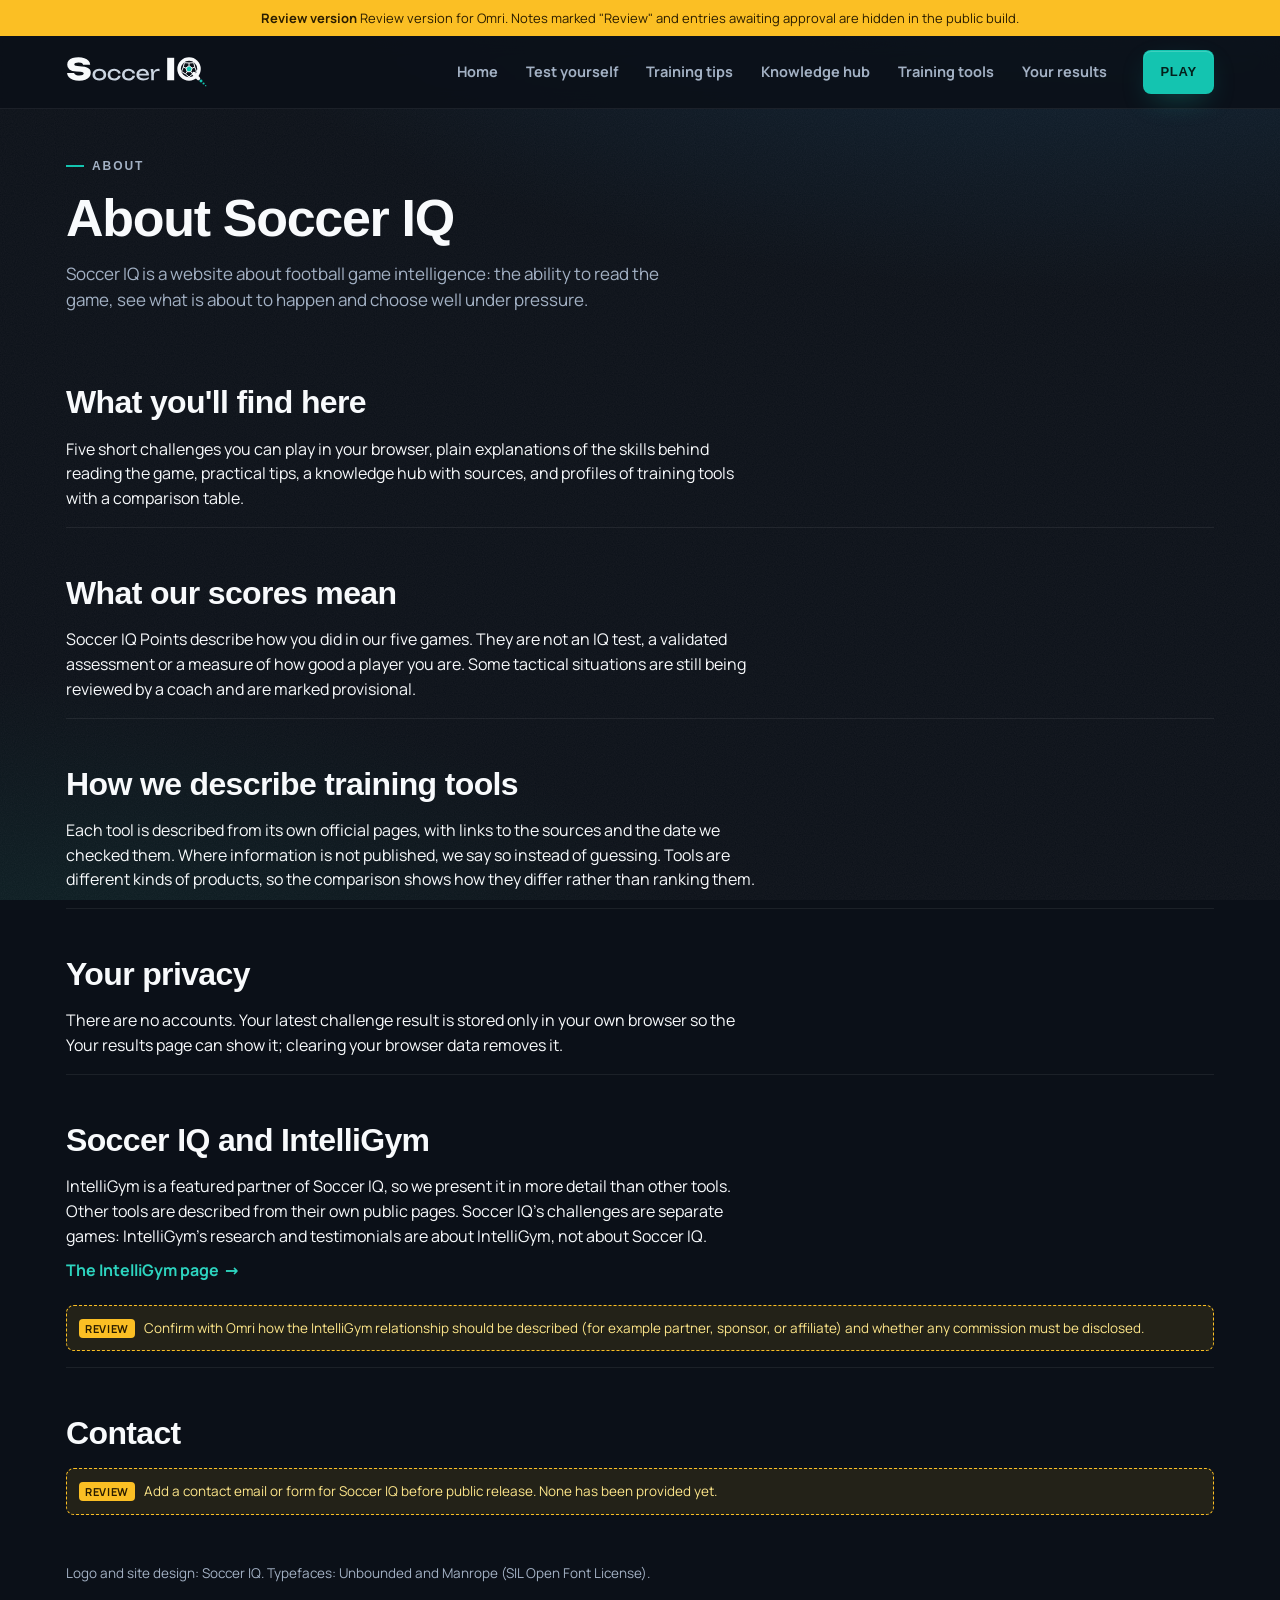
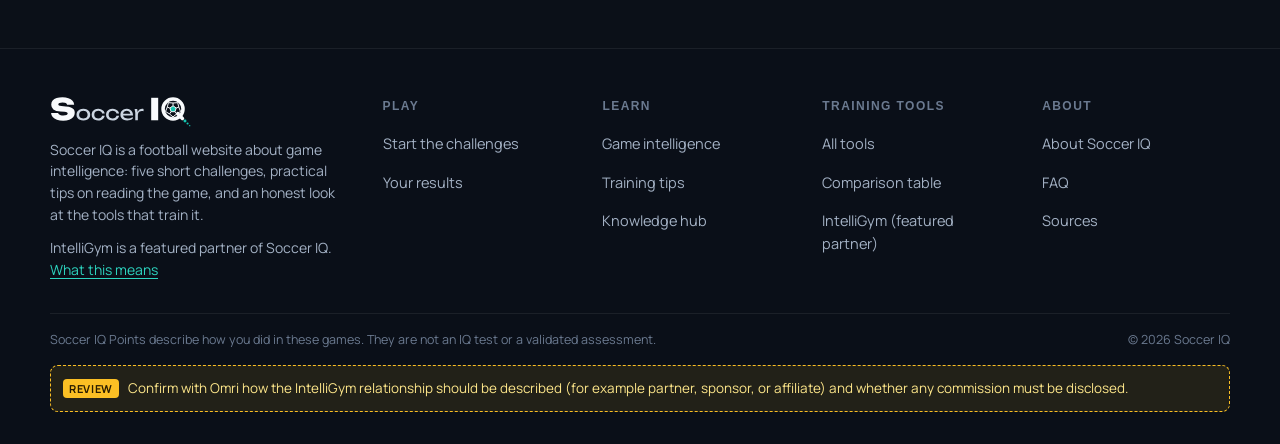
==== about.html @ 28c53c75 "Demo: Soccer IQ website (logo D, guided journey, content pages, tool comparison) Built from intellig" ====
<!doctype html>
<html lang="en">
<head>
  <meta name="robots" content="noindex, nofollow">
  <meta charset="utf-8">
  <meta name="viewport" content="width=device-width, initial-scale=1, viewport-fit=cover">
  <title>About | Soccer IQ</title>
  <meta name="description" content="About Soccer IQ, what its scores mean and how it works with IntelliGym.">
  <link rel="icon" href="assets/brand/soccer-iq-icon.svg" type="image/svg+xml">
  <meta name="theme-color" content="#0b1018">
  <link rel="preload" href="assets/fonts/unbounded-latin-800-normal.woff2" as="font" type="font/woff2" crossorigin>
  <link rel="stylesheet" href="styles/tokens.css">
  <link rel="stylesheet" href="styles/base.css">
  <link rel="stylesheet" href="styles/site.css">
</head>
<body data-page="about">
  <main id="main" class="site-main" tabindex="-1"></main>
  <noscript><p class="noscript">Soccer IQ needs JavaScript to show this page.</p></noscript>
  <script type="module" src="src/site/boot.js"></script>
</body>
</html>
---- styles/tokens.css ----
/* ==========================================================================
   Design tokens: the ONLY place raw colors, fonts and sizes are defined.
   Everything else references these variables, so a brand change is one edit.
   ========================================================================== */

@font-face { font-family: "Unbounded"; font-weight: 400; font-display: swap; src: url("../assets/fonts/unbounded-latin-400-normal.woff2") format("woff2"); }
@font-face { font-family: "Unbounded"; font-weight: 600; font-display: swap; src: url("../assets/fonts/unbounded-latin-600-normal.woff2") format("woff2"); }
@font-face { font-family: "Unbounded"; font-weight: 800; font-display: swap; src: url("../assets/fonts/unbounded-latin-800-normal.woff2") format("woff2"); }
@font-face { font-family: "Manrope"; font-weight: 400; font-display: swap; src: url("../assets/fonts/manrope-latin-400-normal.woff2") format("woff2"); }
@font-face { font-family: "Manrope"; font-weight: 500; font-display: swap; src: url("../assets/fonts/manrope-latin-500-normal.woff2") format("woff2"); }
@font-face { font-family: "Manrope"; font-weight: 700; font-display: swap; src: url("../assets/fonts/manrope-latin-700-normal.woff2") format("woff2"); }

:root {
  /* Soccer IQ identity (logo D "Rolling ball", approved 2026-10-19): ink and teal.
     Surfaces: deep ink, a little blue */
  --ink-0: #0b1018;
  --ink-1: #111827;
  --panel: #162033;
  --panel-2: #1c2940;
  --pitch-a: #0d1b16;
  --pitch-b: #0a1612;

  /* Text */
  --chalk: #f8fafc;          /* primary text, our players, pitch lines */
  --muted: #a3b1c4;
  --dim: #6b7a90;

  /* Lines and borders (chalk at low opacity, never grey hex) */
  --rule: rgba(248, 250, 252, 0.14);
  --rule-soft: rgba(248, 250, 252, 0.07);

  /* Accent: Soccer IQ teal. Rule: the accent means "yours / act here". It is never used for errors. */
  --accent: #14c4b0;
  --accent-hi: #2dd4bf;
  --accent-ink: #04201c;     /* text on an accent background */
  --accent-glow: rgba(20, 196, 176, 0.4);

  /* Review-only notes (review build) */
  --review: #fbbf24;
  --review-bg: rgba(251, 191, 36, 0.1);

  /* Opponents: dark slate so our (chalk) players always read first */
  --opp-fill: #26323b;
  --opp-stroke: #7d8f9c;

  /* Type */
  --font-display: "Unbounded", "Arial Black", sans-serif;
  --font-body: "Manrope", system-ui, -apple-system, "Segoe UI", sans-serif;

  /* Spacing: 4px base, use these steps only */
  --s1: 4px; --s2: 8px; --s3: 12px; --s4: 16px; --s5: 24px; --s6: 32px; --s7: 48px; --s8: 64px;

  --radius-sm: 8px;
  --radius-lg: 20px;

  --ease-out: cubic-bezier(0.2, 0.8, 0.2, 1);
}
---- styles/base.css ----
/* Base: reset, page background, typography primitives, buttons.
   Screen-specific layout lives in landing.css. */

*, *::before, *::after { box-sizing: border-box; }
* { margin: 0; padding: 0; }

html { -webkit-text-size-adjust: 100%; }

body {
  min-height: 100svh;
  background-color: var(--ink-0);
  /* Two soft floodlight glows plus film grain. Grain stops big dark areas looking flat. */
  background-image:
    url("data:image/svg+xml,%3Csvg xmlns='http://www.w3.org/2000/svg' width='160' height='160'%3E%3Cfilter id='n'%3E%3CfeTurbulence type='fractalNoise' baseFrequency='0.9' numOctaves='2' stitchTiles='stitch'/%3E%3CfeColorMatrix values='0 0 0 0 1 0 0 0 0 1 0 0 0 0 1 0 0 0 0.05 0'/%3E%3C/filter%3E%3Crect width='100%25' height='100%25' filter='url(%23n)'/%3E%3C/svg%3E"),
    radial-gradient(120% 70% at 85% -10%, #10283a 0%, rgba(16, 40, 58, 0) 60%),
    radial-gradient(80% 50% at 0% 110%, #0c2226 0%, rgba(12, 34, 38, 0) 70%);
  background-attachment: fixed;
  color: var(--chalk);
  font-family: var(--font-body);
  font-size: 16px;
  line-height: 1.55;
  -webkit-font-smoothing: antialiased;
  text-rendering: optimizeLegibility;
  overflow-x: hidden;
}

a { color: inherit; }
sup { font-size: 0.5em; vertical-align: super; line-height: 0; }

[hidden] { display: none !important; }

/* ---------- Type primitives ---------- */

.kicker {
  display: inline-flex;
  align-items: center;
  gap: var(--s2);
  font-family: var(--font-display);
  font-weight: 600;
  font-size: 12px;
  letter-spacing: 0.16em;
  text-transform: uppercase;
  color: var(--muted);
}
.kicker::before {
  content: "";
  width: 18px;
  height: 2px;
  background: var(--accent);
}

/* ---------- Buttons ---------- */

.btn {
  --lift: 0px;
  display: inline-flex;
  align-items: center;
  justify-content: center;
  gap: var(--s3);
  min-height: 56px;
  padding: 0 var(--s6);
  border-radius: var(--radius-sm);
  border: 1px solid transparent;
  font-family: var(--font-display);
  font-weight: 600;
  font-size: 15px;
  letter-spacing: 0.06em;
  text-transform: uppercase;
  text-decoration: none;
  cursor: pointer;
  user-select: none;
  -webkit-tap-highlight-color: transparent;
  transform: translateY(var(--lift));
  transition: transform 0.18s var(--ease-out), background-color 0.18s, box-shadow 0.25s var(--ease-out), border-color 0.18s;
}
.btn:focus-visible { outline: 2px solid var(--chalk); outline-offset: 3px; }
.btn:active { transform: translateY(0) scale(0.98); }

.btn--primary {
  background: var(--accent);
  color: var(--accent-ink);
  box-shadow: 0 10px 30px -10px var(--accent-glow), inset 0 1px 0 rgba(255, 255, 255, 0.18);
}
.btn__arrow { width: 20px; height: 20px; transition: transform 0.2s var(--ease-out); }

@media (hover: hover) {
  .btn--primary:hover { --lift: -2px; background: var(--accent-hi); box-shadow: 0 16px 36px -12px var(--accent-glow), inset 0 1px 0 rgba(255, 255, 255, 0.22); }
  .btn--primary:hover .btn__arrow { transform: translateX(3px); }
  .btn--ghost:hover { border-color: var(--muted); }
}

.btn--ghost {
  background: transparent;
  color: var(--chalk);
  border-color: var(--rule);
}

/* ---------- Motion safety ---------- */
@media (prefers-reduced-motion: reduce) {
  *, *::before, *::after { animation-duration: 0.01ms !important; animation-iteration-count: 1 !important; transition-duration: 0.01ms !important; }
}
[tabindex="-1"]:focus { outline: none; }
---- styles/site.css ----
/* ==========================================================================
   Site pages: header, navigation, footer, content sections, tables, review notes.
   The game screens keep their own styles (landing.css, game.css).
   Mobile first; the wide-screen rules are at the end of each block.
   ========================================================================== */

/* ---------- Shared primitives ---------- */

.sr-only { position: absolute; width: 1px; height: 1px; padding: 0; margin: -1px; overflow: hidden; clip: rect(0 0 0 0); white-space: nowrap; border: 0; }

.skip {
  position: absolute; left: var(--s4); top: -100px; z-index: 100;
  padding: var(--s2) var(--s4); border-radius: var(--radius-sm);
  background: var(--chalk); color: var(--ink-0); font-weight: 700;
}
.skip:focus { top: var(--s4); }

a:focus-visible, button:focus-visible, summary:focus-visible, [tabindex="0"]:focus-visible {
  outline: 2px solid var(--accent-hi); outline-offset: 3px; border-radius: 4px;
}

.site-main { display: block; max-width: 1180px; margin: 0 auto; padding: 0 var(--s4) var(--s8); }
.site-main:focus { outline: none; }
.page--play { padding-top: var(--s4); }

.display {
  font-family: var(--font-display);
  font-weight: 800;
  line-height: 1.02;
  letter-spacing: -0.025em;
  font-size: clamp(36px, 10vw, 64px);
}
.display--lg { font-size: clamp(30px, 8vw, 52px); }
.display--md { font-size: clamp(24px, 6vw, 36px); }
.hl { color: var(--accent); }

.lede { color: var(--muted); font-size: 17px; max-width: 60ch; }
.prose { max-width: 70ch; }
.small { font-size: 13.5px; color: var(--muted); }
.meta { font-size: 13px; color: var(--dim); }

.btn--sm { min-height: 44px; padding: 0 var(--s4); font-size: 13px; }
.btn--text {
  background: none; border: 0; color: var(--muted); min-height: 44px; padding: 0 var(--s2);
  font-family: var(--font-body); font-weight: 600; font-size: 15px; letter-spacing: 0; text-transform: none;
  text-decoration: underline; text-underline-offset: 3px;
}
.btn--text:hover { color: var(--chalk); }

.cta-row { display: flex; flex-wrap: wrap; gap: var(--s3); align-items: center; }
.cta-row--center { justify-content: center; }

.ext { margin-left: 2px; font-size: 0.85em; }

.tag {
  display: inline-block; padding: 2px 8px; border-radius: 999px;
  border: 1px solid var(--rule); font-size: 11.5px; font-weight: 700; letter-spacing: 0.04em;
  color: var(--muted); vertical-align: middle;
}
.tag--partner { border-color: var(--accent); color: var(--accent-hi); }

.disclosure { font-size: 13.5px; color: var(--muted); }
.disclosure a, .small a, .src a, .prose a, .faq__a a, .footer__disclosure a { color: var(--accent-hi); text-underline-offset: 3px; }

.src { font-size: 12.5px; color: var(--dim); margin-top: var(--s2); }
.src a { color: var(--muted); }
.src__date { white-space: nowrap; }

/* ---------- Review-only notes (review build) ---------- */

.review-banner {
  position: relative; z-index: 30;
  padding: var(--s2) var(--s4); font-size: 13px; text-align: center;
  background: var(--review); color: #2a1d00;
}
.review-note {
  margin-top: var(--s3); padding: var(--s3); border-radius: var(--radius-sm);
  border: 1px dashed var(--review); background: var(--review-bg);
  font-size: 13.5px; color: #fde68a;
}
.review-note__tag {
  display: inline-block; margin-right: 6px; padding: 1px 6px; border-radius: 4px;
  background: var(--review); color: #2a1d00; font-size: 11px; font-weight: 700; letter-spacing: 0.06em; text-transform: uppercase;
}
.status {
  display: inline-block; margin: var(--s2) 0 0; padding: 2px 8px; border-radius: 999px;
  border: 1px solid var(--review); color: var(--review); font-size: 11.5px; font-weight: 700;
  font-family: var(--font-body); letter-spacing: 0.02em; text-transform: none; vertical-align: middle;
}

/* ---------- Header and navigation ---------- */

.site-header {
  position: sticky; top: 0; z-index: 20;
  background: rgba(11, 16, 24, 0.86);
  backdrop-filter: blur(10px);
  border-bottom: 1px solid var(--rule-soft);
  padding-top: env(safe-area-inset-top);
}
.site-header__inner {
  max-width: 1180px; margin: 0 auto; padding: 0 var(--s4);
  height: 64px; display: flex; align-items: center; justify-content: space-between; gap: var(--s4);
}
.site-logo { display: inline-flex; padding: 6px 0; }
.site-logo img { display: block; height: 30px; width: auto; }

.nav-toggle {
  width: 44px; height: 44px; display: grid; place-items: center;
  background: none; border: 1px solid var(--rule); border-radius: var(--radius-sm); color: var(--chalk); cursor: pointer;
}
.nav-toggle__bars, .nav-toggle__bars::before, .nav-toggle__bars::after {
  display: block; width: 18px; height: 2px; background: currentColor; border-radius: 2px; position: relative; transition: transform 0.2s;
}
.nav-toggle__bars::before, .nav-toggle__bars::after { content: ""; position: absolute; left: 0; }
.nav-toggle__bars::before { top: -6px; }
.nav-toggle__bars::after { top: 6px; }
.nav-toggle[aria-expanded="true"] .nav-toggle__bars { background: transparent; }
.nav-toggle[aria-expanded="true"] .nav-toggle__bars::before { transform: translateY(6px) rotate(45deg); }
.nav-toggle[aria-expanded="true"] .nav-toggle__bars::after { transform: translateY(-6px) rotate(-45deg); }

.nav {
  display: none;
  position: absolute; left: 0; right: 0; top: 100%;
  background: var(--ink-1); border-bottom: 1px solid var(--rule);
  padding: var(--s3) var(--s4) var(--s5);
}
.nav.is-open { display: grid; gap: var(--s4); }
.nav__list { list-style: none; display: grid; }
.nav__link {
  display: block; padding: var(--s3) 0; text-decoration: none; font-weight: 600; font-size: 17px;
  border-bottom: 1px solid var(--rule-soft); color: var(--muted);
}
.nav__link:hover, .nav__link.is-current { color: var(--chalk); }
.nav__link.is-current { box-shadow: inset 3px 0 0 var(--accent); padding-left: var(--s3); }

@media (min-width: 980px) {
  .site-header__inner { height: 72px; }
  .nav-toggle { display: none; }
  .nav, .nav.is-open {
    display: flex; position: static; align-items: center; gap: var(--s5);
    background: none; border: 0; padding: 0;
  }
  .nav__list { display: flex; gap: var(--s1); }
  .nav__link { border: 0; padding: var(--s2) var(--s3); font-size: 14.5px; border-radius: 6px; }
  .nav__link.is-current { box-shadow: inset 0 -2px 0 var(--accent); padding-left: var(--s3); border-radius: 0; }
}

/* ---------- Footer ---------- */

.site-footer { border-top: 1px solid var(--rule-soft); background: rgba(11, 16, 24, 0.6); padding: var(--s7) var(--s4) var(--s6); }
.site-footer__inner { max-width: 1180px; margin: 0 auto; display: grid; gap: var(--s6); grid-template-columns: 1fr 1fr; }
.footer__brand { grid-column: 1 / -1; display: grid; gap: var(--s3); max-width: 46ch; color: var(--muted); font-size: 14px; }
.footer__brand img { height: 30px; width: auto; }
.footer__title { font-family: var(--font-display); font-size: 12px; font-weight: 600; letter-spacing: 0.12em; text-transform: uppercase; color: var(--dim); margin-bottom: var(--s3); }
.footer__col ul { list-style: none; display: grid; gap: var(--s1); }
.footer__col a { display: inline-block; padding: 6px 0; color: var(--muted); text-decoration: none; font-size: 14.5px; }
.footer__col a:hover { color: var(--chalk); text-decoration: underline; }
.site-footer__base {
  max-width: 1180px; margin: var(--s6) auto 0; padding-top: var(--s4); border-top: 1px solid var(--rule-soft);
  display: grid; gap: var(--s2); font-size: 12.5px; color: var(--dim);
}
.site-footer .review-note { max-width: 1180px; margin: var(--s4) auto 0; }
@media (min-width: 860px) {
  .site-footer__inner { grid-template-columns: 1.6fr repeat(4, 1fr); }
  .footer__brand { grid-column: auto; }
  .site-footer__base { grid-template-columns: 1fr auto; }
}

/* ---------- Sections ---------- */

.page-head { display: grid; gap: var(--s4); padding: var(--s7) 0 var(--s5); }
.page-head .kicker a { color: inherit; }
.sec { padding: var(--s7) 0 var(--s4); border-top: 1px solid var(--rule-soft); scroll-margin-top: 88px; }
.page-head + .sec, .subnav + .sec { border-top: 0; }
.sec__title { font-family: var(--font-display); font-weight: 800; font-size: clamp(22px, 5.5vw, 32px); letter-spacing: -0.02em; line-height: 1.1; margin-bottom: var(--s4); }
.sec__lede { color: var(--muted); max-width: 66ch; margin-bottom: var(--s5); }
.sec h3 { font-family: var(--font-display); font-weight: 600; font-size: 17px; letter-spacing: -0.01em; line-height: 1.25; }
.sub { margin: var(--s6) 0 var(--s3); }
[id] { scroll-margin-top: 88px; }

.subnav {
  display: flex; gap: var(--s2); overflow-x: auto; padding: var(--s2) 0 var(--s3); margin-bottom: var(--s2);
  scrollbar-width: none;
}
.subnav a {
  flex: none; padding: 8px 14px; border-radius: 999px; border: 1px solid var(--rule);
  font-size: 14px; font-weight: 600; text-decoration: none; color: var(--muted);
}
.subnav a:hover { color: var(--chalk); border-color: var(--muted); }

.final-cta {
  margin-top: var(--s7); padding: var(--s7) var(--s5); border-radius: var(--radius-lg); text-align: center;
  display: grid; gap: var(--s4); justify-items: center;
  background: radial-gradient(80% 120% at 50% 0%, rgba(20, 196, 176, 0.16), rgba(20, 196, 176, 0) 70%), var(--panel);
  border: 1px solid var(--rule-soft);
}
.final-cta p { color: var(--muted); max-width: 50ch; }

.ticks { list-style: none; display: grid; gap: var(--s2); }
.ticks li { position: relative; padding-left: 22px; }
.ticks li::before { content: ""; position: absolute; left: 2px; top: 0.6em; width: 9px; height: 9px; border-radius: 50%; border: 2px solid var(--accent); }

.card, .skill, .tip, .tool, .study, .offer, .quote, .why-points > div, .claims li, .res-total, .empty {
  background: var(--panel); border: 1px solid var(--rule-soft); border-radius: var(--radius-lg); padding: var(--s5);
}

/* ---------- Home: guided journey ---------- */

.journey { display: grid; gap: var(--s6); padding: var(--s6) 0 var(--s7); }
.journey__lead { display: grid; gap: var(--s4); align-content: start; }
.journey__lead .display span { display: block; }
.journey .meta { margin-top: calc(var(--s2) * -1); }
.stage-card--mini { height: 220px; margin-top: var(--s2); }
.stage-card--mini .pitch { width: 92%; }

.journey__steps { list-style: none; display: grid; gap: var(--s3); counter-reset: step; position: relative; }
.step {
  display: grid; grid-template-columns: 48px 1fr; gap: var(--s4);
  padding: var(--s5); border-radius: var(--radius-lg); background: var(--panel); border: 1px solid var(--rule-soft);
}
.step:first-child { border-color: rgba(20, 196, 176, 0.5); box-shadow: 0 20px 50px -30px var(--accent-glow); }
.step__n {
  width: 48px; height: 48px; border-radius: 50%; display: grid; place-items: center;
  font-family: var(--font-display); font-weight: 800; font-size: 15px;
  background: var(--ink-1); border: 2px solid var(--accent); color: var(--accent-hi);
}
.step__body { display: grid; gap: var(--s2); }
.step__title { font-family: var(--font-display); font-weight: 800; font-size: 20px; letter-spacing: -0.01em; }
.step__body p { color: var(--muted); }
.step__mine { color: var(--chalk) !important; font-size: 14px; }
.step__mine strong { color: var(--accent-hi); }
.step__link {
  display: inline-flex; gap: 6px; align-items: center; min-height: 44px; width: fit-content;
  color: var(--accent-hi); font-weight: 700; text-decoration: none;
}
.step__link:hover { text-decoration: underline; text-underline-offset: 3px; }

@media (min-width: 960px) {
  .journey { grid-template-columns: minmax(0, 1fr) minmax(0, 1fr); gap: var(--s8); padding-top: var(--s8); align-items: start; }
  .journey__lead { position: sticky; top: 104px; }
  .stage-card--mini { height: 260px; }
  .journey__steps::before {
    content: ""; position: absolute; left: calc(var(--s5) + 23px); top: 40px; bottom: 40px; width: 2px;
    background: linear-gradient(var(--accent), rgba(20, 196, 176, 0.1));
  }
  .step { position: relative; }
}

.skill-chips { list-style: none; display: grid; gap: var(--s3); grid-template-columns: repeat(auto-fit, minmax(200px, 1fr)); margin-bottom: var(--s5); }
.skill-chips a {
  display: grid; gap: 4px; height: 100%; padding: var(--s4); border-radius: var(--radius-sm);
  border: 1px solid var(--rule); text-decoration: none; transition: border-color 0.2s;
}
.skill-chips a:hover { border-color: var(--accent); }
.skill-chips strong { font-family: var(--font-display); font-weight: 600; font-size: 15px; }
.skill-chips span { color: var(--muted); font-size: 14px; }
.why-points { display: grid; gap: var(--s3); grid-template-columns: repeat(auto-fit, minmax(240px, 1fr)); }
.why-points p { color: var(--muted); margin-top: var(--s2); }

.tool-tiles { display: grid; gap: var(--s3); grid-template-columns: repeat(auto-fit, minmax(220px, 1fr)); margin-bottom: var(--s4); }
.tool-tile {
  display: grid; gap: var(--s2); align-content: start; padding: var(--s5); border-radius: var(--radius-lg);
  background: var(--panel); border: 1px solid var(--rule-soft); text-decoration: none; transition: border-color 0.2s, transform 0.2s var(--ease-out);
}
.tool-tile:hover { border-color: var(--muted); transform: translateY(-2px); }
.tool-tile.is-featured { border-color: rgba(20, 196, 176, 0.55); }
.tool-tile__name { font-family: var(--font-display); font-weight: 600; font-size: 17px; }
.tool-tile__format { color: var(--muted); font-size: 14.5px; }
.tool-tile .tag { justify-self: start; }
#tools .btn { margin-top: var(--s4); }

.quotes { display: grid; gap: var(--s3); grid-template-columns: repeat(auto-fit, minmax(280px, 1fr)); margin-bottom: var(--s5); }
.quote { display: grid; gap: var(--s3); align-content: start; }
.quote__about { font-size: 12px; font-weight: 700; letter-spacing: 0.06em; text-transform: uppercase; color: var(--accent-hi); }
.quote__text { font-size: 17px; line-height: 1.5; }
.quote__who { display: grid; gap: 2px; font-size: 14px; }
.quote__who span { color: var(--muted); }

/* ---------- Learn ---------- */

.skills { display: grid; gap: var(--s3); }
.skill { display: grid; gap: var(--s3); position: relative; }
.skill__n { font-family: var(--font-display); font-weight: 800; font-size: 13px; color: var(--accent-hi); }
.skill__name { font-size: 22px !important; }
.skill__line { color: var(--chalk); font-weight: 600; }
.skill > p { color: var(--muted); max-width: 70ch; }
.skill__sub { font-size: 12px; letter-spacing: 0.1em; text-transform: uppercase; color: var(--dim); }
.skill__try { font-size: 14px; }
.skill__try a { color: var(--accent-hi); }
@media (min-width: 860px) { .skills { grid-template-columns: 1fr 1fr; } .skill:first-child { grid-column: 1 / -1; } }

.filter { display: flex; flex-wrap: wrap; gap: var(--s2); margin-bottom: var(--s4); }
.chip {
  min-height: 40px; padding: 0 var(--s4); border-radius: 999px; cursor: pointer;
  background: none; border: 1px solid var(--rule); color: var(--muted); font: 600 14px var(--font-body);
}
.chip[aria-pressed="true"] { background: var(--accent); border-color: var(--accent); color: var(--accent-ink); }
.tips { display: grid; gap: var(--s3); grid-template-columns: repeat(auto-fit, minmax(280px, 1fr)); }
.tip { display: grid; gap: var(--s2); align-content: start; }
.tip p { color: var(--muted); }
.tip__for { font-size: 12px !important; font-weight: 700; letter-spacing: 0.06em; text-transform: uppercase; color: var(--accent-hi) !important; }
.advice { list-style: none; display: grid; gap: var(--s3); margin-bottom: var(--s4); counter-reset: adv; }
.advice li { padding: var(--s4) var(--s4) var(--s4) var(--s7); position: relative; border-left: 2px solid var(--rule); }
.advice li::before { counter-increment: adv; content: counter(adv); position: absolute; left: var(--s4); top: var(--s4); font-family: var(--font-display); font-weight: 800; color: var(--accent-hi); }

/* ---------- Tools ---------- */

.tools { display: grid; gap: var(--s4); }
@media (min-width: 860px) { .tools { grid-template-columns: 1fr 1fr; } }
.tool { display: grid; gap: var(--s4); align-content: start; }
.tool--featured { border-color: rgba(20, 196, 176, 0.55); }
.tool__head { display: grid; gap: 4px; }
.tool__flag { font-size: 12px; font-weight: 700; letter-spacing: 0.06em; text-transform: uppercase; color: var(--accent-hi); }
.tool__name { font-size: 22px !important; }
.tool__company { font-size: 13.5px; color: var(--dim); }
.tool > p { color: var(--muted); }
.tool__rel { font-size: 13.5px; color: var(--dim) !important; }
.facts { display: grid; gap: var(--s3); }
.facts dt { font-size: 12px; font-weight: 700; letter-spacing: 0.06em; text-transform: uppercase; color: var(--dim); }
.facts dd { font-size: 15px; }
.facts--grid { grid-template-columns: repeat(auto-fit, minmax(260px, 1fr)); gap: var(--s4) var(--s5); }
.facts--grid > div { padding: var(--s4); border-radius: var(--radius-sm); background: var(--panel); border: 1px solid var(--rule-soft); }

details.sources summary, .terms-confirm summary, .faq__item summary { cursor: pointer; }
details.sources { font-size: 13.5px; color: var(--muted); }
details.sources summary { min-height: 32px; display: flex; align-items: center; }
details.sources ul { list-style: none; display: grid; gap: 6px; padding: var(--s2) 0 0 var(--s3); }
details.sources a { color: var(--muted); }

.table-wrap {
  position: relative; overflow-x: auto; border: 1px solid var(--rule); border-radius: var(--radius-sm); background: var(--ink-1);
  -webkit-overflow-scrolling: touch;
}
.table-wrap:focus-visible { outline: 2px solid var(--accent-hi); }
table { border-collapse: separate; border-spacing: 0; width: 100%; font-size: 14px; }
th, td { text-align: left; vertical-align: top; padding: var(--s3) var(--s4); border-bottom: 1px solid var(--rule-soft); }
tbody tr:last-child > * { border-bottom: 0; }
thead th { font-family: var(--font-display); font-weight: 600; font-size: 14px; background: var(--panel-2); }
thead th a { color: var(--accent-hi); }

.compare { min-width: 880px; table-layout: fixed; }
.compare thead td { background: var(--panel-2); width: 150px; }
.compare tbody th, .compare thead td {
  position: sticky; left: 0; z-index: 1; width: 150px;
  background: var(--panel-2); font-size: 13px; font-weight: 700; color: var(--muted);
  box-shadow: 1px 0 0 var(--rule);
}
.compare td { color: var(--chalk); line-height: 1.45; }
.cell__src { font-size: 12px; color: var(--dim); white-space: nowrap; }
.cell__src:hover { color: var(--accent-hi); }
.compare .review-note { font-size: 12.5px; padding: var(--s2); }
@media (max-width: 599px) { .compare { min-width: 780px; } .compare tbody th, .compare thead td { width: 108px; padding: var(--s3); } }
.table-hint { font-size: 12.5px; color: var(--dim); margin: var(--s2) 0 var(--s4); }
@media (min-width: 1100px) { .table-hint { display: none; } }

/* ---------- IntelliGym ---------- */

.studies { display: grid; gap: var(--s3); }
@media (min-width: 860px) { .studies { grid-template-columns: 1fr 1fr; } }
.study { display: grid; gap: var(--s3); align-content: start; }
.study__dl { display: grid; gap: var(--s3); }
.study__dl dt { font-size: 12px; font-weight: 700; letter-spacing: 0.06em; text-transform: uppercase; color: var(--dim); }
.study__dl dd { color: var(--muted); }

.plan-group { margin-bottom: var(--s5); }
.plan-group h3 { margin-bottom: var(--s3); }
.prices { min-width: 560px; }
.prices tbody th { font-weight: 700; }
.prices td:nth-child(2) { font-weight: 700; white-space: nowrap; }

.offers { display: grid; gap: var(--s3); grid-template-columns: repeat(auto-fit, minmax(280px, 1fr)); }
.offer { display: grid; gap: var(--s3); align-content: start; }
.offer p { color: var(--muted); }
.offer--pending { border-style: dashed; }
.offer__meta { display: grid; gap: var(--s2); font-size: 13.5px; }
.offer__meta div { display: flex; gap: var(--s2); }
.offer__meta dt { color: var(--dim); min-width: 110px; }

.terms-confirm {
  margin: var(--s4) 0; padding: var(--s4); border-radius: var(--radius-sm);
  border: 1px dashed var(--review); background: var(--review-bg);
}
.terms-confirm summary { display: flex; flex-wrap: wrap; gap: var(--s2); align-items: center; font-weight: 700; min-height: 32px; }
.terms-confirm summary .small { font-weight: 400; color: #fde68a; }
.ttc { padding-top: var(--s4); margin-top: var(--s4); border-top: 1px solid rgba(251, 191, 36, 0.25); }
.ttc h4 { margin-bottom: var(--s2); }
.ttc ul { display: grid; gap: var(--s3); padding-left: var(--s5); }

.buy { list-style: none; display: grid; gap: var(--s3); }
@media (min-width: 700px) { .buy { grid-template-columns: repeat(2, minmax(0, 1fr)); } }
.buy .btn { width: 100%; text-align: center; }

/* ---------- Knowledge ---------- */

.claims { list-style: none; display: grid; gap: var(--s3); grid-template-columns: repeat(auto-fit, minmax(260px, 1fr)); counter-reset: cl; }
.claims li { display: grid; gap: var(--s2); align-content: start; }
.claims li::before { counter-increment: cl; content: counter(cl); font-family: var(--font-display); font-weight: 800; color: var(--accent-hi); }
.claims p { color: var(--muted); }
#our-challenges .btn { margin-top: var(--s4); }
.source-list { display: grid; gap: var(--s2); padding-left: var(--s5); font-size: 14px; }
.source-list a { color: var(--chalk); text-underline-offset: 3px; }
.source-list .src__date { color: var(--dim); font-size: 12.5px; margin-left: 6px; }

/* ---------- FAQ ---------- */

.faq { display: grid; gap: var(--s2); }
.faq__item { border: 1px solid var(--rule-soft); border-radius: var(--radius-sm); background: var(--panel); }
.faq__item summary {
  list-style: none; display: flex; justify-content: space-between; gap: var(--s3); align-items: center;
  min-height: 56px; padding: var(--s3) var(--s4); font-weight: 700;
}
.faq__item summary::-webkit-details-marker { display: none; }
.faq__item summary::after { content: "+"; font-family: var(--font-display); color: var(--accent-hi); font-size: 20px; flex: none; }
.faq__item[open] summary::after { content: "−"; }
.faq__a { padding: 0 var(--s4) var(--s4); color: var(--muted); max-width: 72ch; }

/* ---------- Results ---------- */

.res-total { display: grid; gap: var(--s2); margin-bottom: var(--s4); }
.res-total__n strong { font-family: var(--font-display); font-weight: 800; font-size: clamp(56px, 16vw, 96px); line-height: 1; color: var(--accent-hi); }
.res-total__n span { font-family: var(--font-display); font-size: 20px; color: var(--muted); }
.res-total__tier { font-family: var(--font-display); font-weight: 600; font-size: 18px; }
.res-rows { list-style: none; display: grid; gap: var(--s2); margin-bottom: var(--s5); }
.res-row { padding: var(--s4); border-radius: var(--radius-sm); background: var(--panel); border: 1px solid var(--rule-soft); display: grid; gap: var(--s2); }
.res-row__top { display: flex; justify-content: space-between; gap: var(--s3); align-items: baseline; }
.res-row__top strong { font-family: var(--font-display); font-variant-numeric: tabular-nums; white-space: nowrap; }
.res-row a { color: var(--accent-hi); }
.bar { height: 6px; border-radius: 3px; background: var(--rule-soft); overflow: hidden; }
.bar span { display: block; height: 100%; background: var(--accent); border-radius: 3px; }
.empty { display: grid; gap: var(--s3); }

/* The game's own results screen: links onward */
.results__next { display: grid; gap: var(--s3); margin-top: var(--s2); }
@media (min-width: 700px) { .results__next { display: flex; flex-wrap: wrap; } .results .results__next .btn { min-width: 0; } }

.credits { margin-top: var(--s6); }
.noscript { padding: var(--s6); text-align: center; }

/* Phones: full-width buttons in rows of actions */
@media (max-width: 599px) {
  .page-head .cta-row .btn, .final-cta .btn, .empty .btn, #result .cta-row .btn:not(.btn--text) { width: 100%; }
  .journey__lead .cta-row .btn { width: 100%; }
}
.ticks + .small { margin-top: var(--s4); }
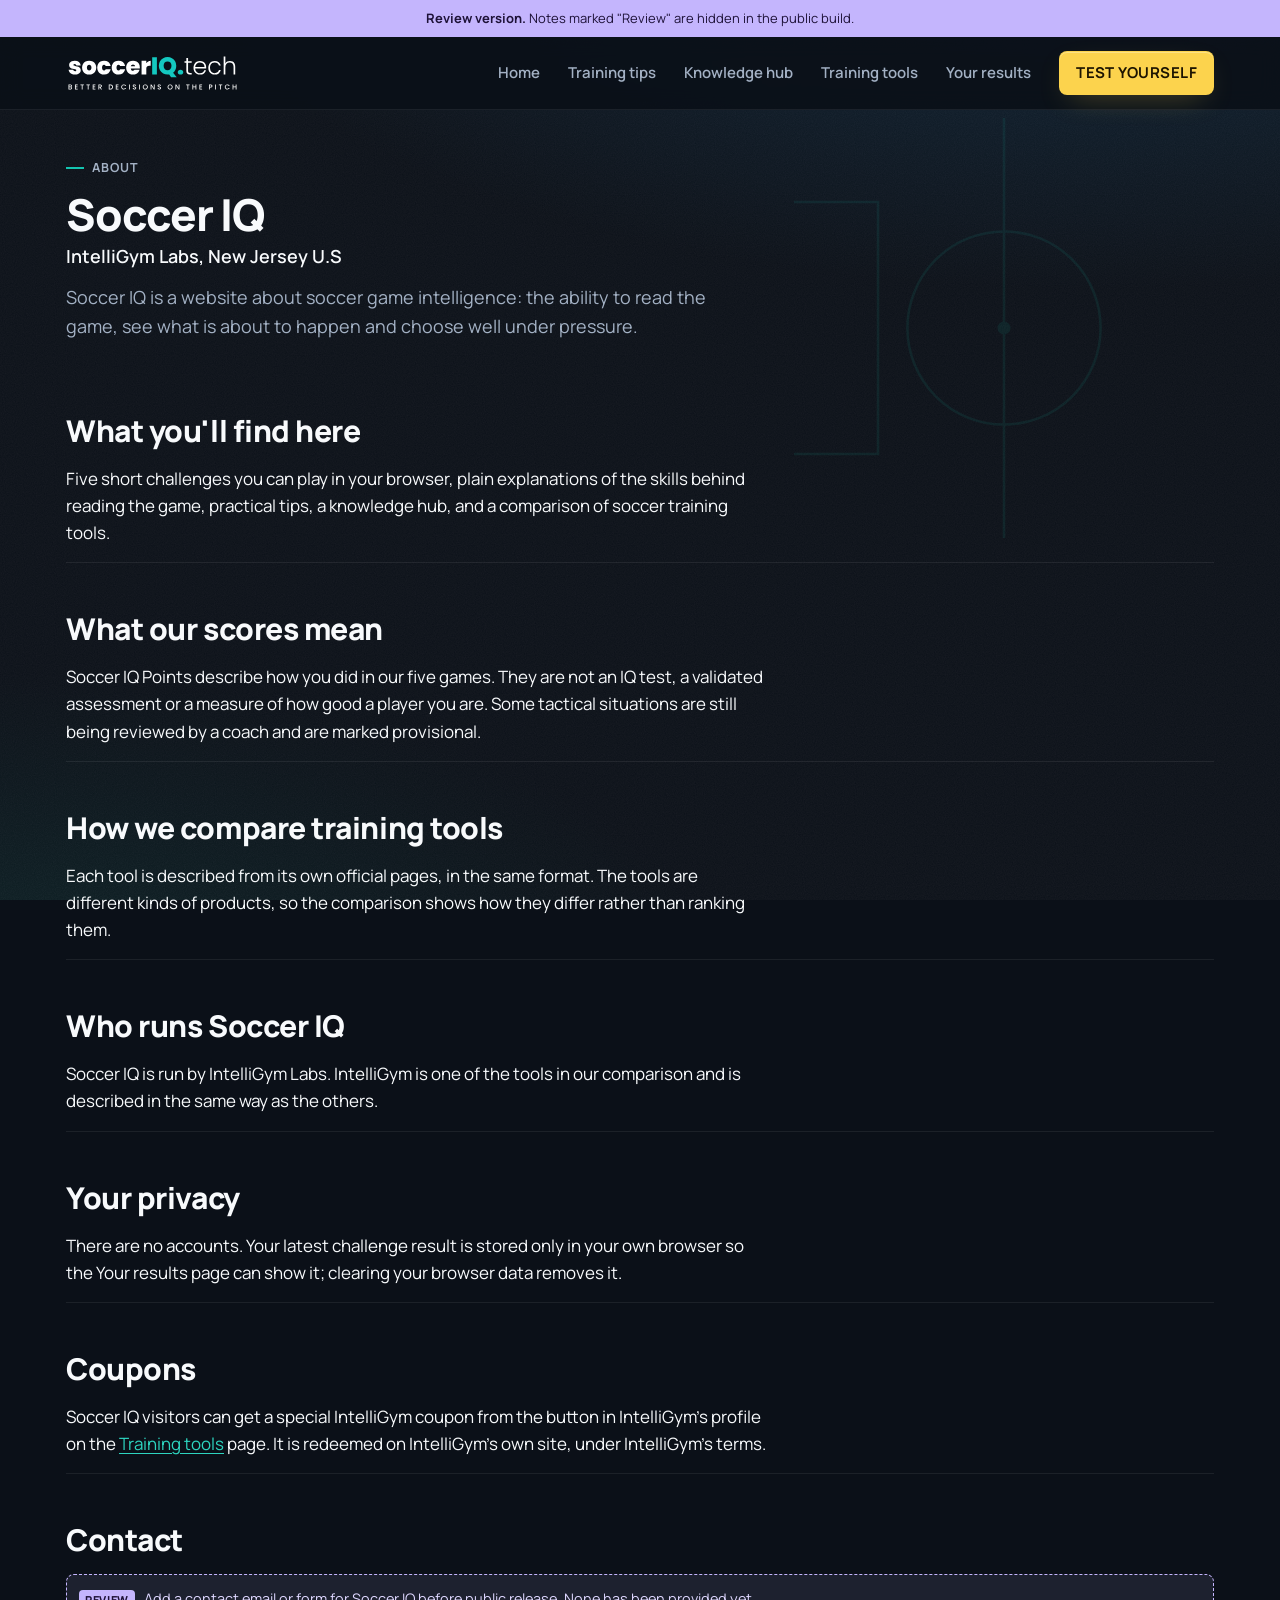
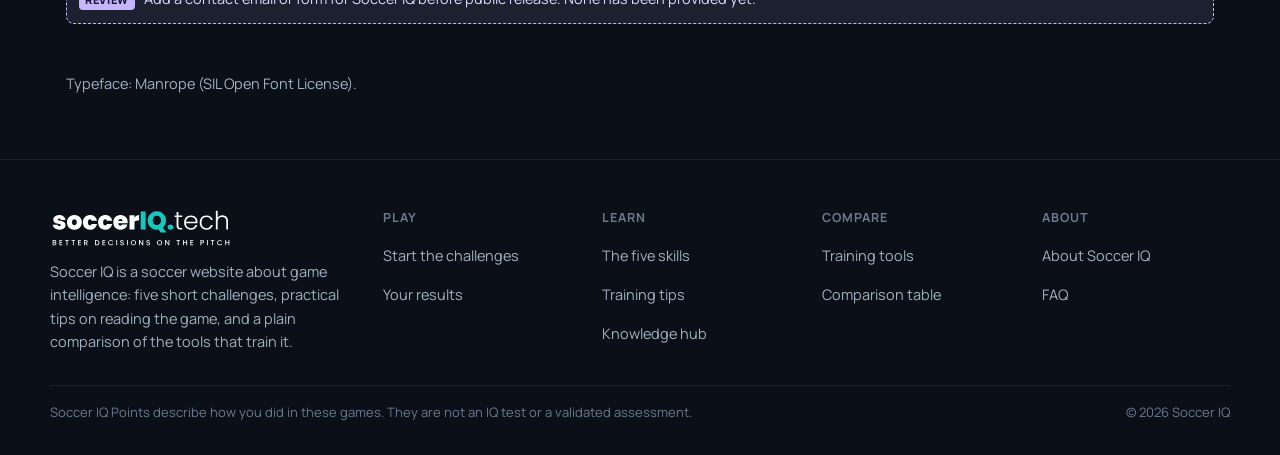
==== commit 84d1c9e3: "Update review demo: Omri's feedback (logo, typography, soccer wording, IntelliGym coupon, BlazePod, " ====
--- a/about.html
+++ b/about.html
@@ -1,20 +1,84 @@
 <!doctype html>
 <html lang="en">
 <head>
-  <meta name="robots" content="noindex, nofollow">
   <meta charset="utf-8">
   <meta name="viewport" content="width=device-width, initial-scale=1, viewport-fit=cover">
-  <title>About | Soccer IQ</title>
-  <meta name="description" content="About Soccer IQ, what its scores mean and how it works with IntelliGym.">
-  <link rel="icon" href="assets/brand/soccer-iq-icon.svg" type="image/svg+xml">
+  <title>About Soccer IQ | IntelliGym Labs, New Jersey</title>
+  <meta name="description" content="Soccer IQ is a soccer game-intelligence website run by IntelliGym Labs, New Jersey, U.S.: five challenges, training tips and a comparison of soccer training tools.">
+  <link rel="icon" href="assets/brand/socceriq-icon.svg" type="image/svg+xml">
   <meta name="theme-color" content="#0b1018">
-  <link rel="preload" href="assets/fonts/unbounded-latin-800-normal.woff2" as="font" type="font/woff2" crossorigin>
+  <link rel="preload" href="assets/fonts/manrope-latin-800-normal.woff2" as="font" type="font/woff2" crossorigin>
   <link rel="stylesheet" href="styles/tokens.css">
   <link rel="stylesheet" href="styles/base.css">
   <link rel="stylesheet" href="styles/site.css">
+  <script type="application/ld+json">{"@context":"https://schema.org","@type":"AboutPage","name":"About Soccer IQ","publisher":{"@type":"Organization","name":"IntelliGym Labs","address":{"@type":"PostalAddress","addressRegion":"NJ","addressCountry":"US"}}}</script>
+  <meta property="og:type" content="website">
+  <meta property="og:site_name" content="Soccer IQ">
+  <meta property="og:title" content="About Soccer IQ | IntelliGym Labs, New Jersey">
+  <meta property="og:description" content="Soccer IQ is a soccer game-intelligence website run by IntelliGym Labs, New Jersey, U.S.: five challenges, training tips and a comparison of soccer training tools.">
+  <meta name="robots" content="noindex, nofollow">
 </head>
 <body data-page="about">
-  <main id="main" class="site-main" tabindex="-1"></main>
+    <div class="review-banner" role="note"><strong>Review version.</strong> Notes marked &quot;Review&quot; are hidden in the public build.</div>
+    <a class="skip" href="#main">Skip to content</a>
+    <header class="site-header">
+      <div class="site-header__inner">
+        <a class="site-logo" href="index.html" aria-label="Soccer IQ home"><img class="" src="assets/brand/socceriq-logo-dark.svg" alt="soccerIQ.tech" width="415" height="91"></a>
+        <div class="site-header__actions">
+          <a class="btn btn--cta btn--sm header-cta" href="play.html">Test yourself</a>
+          <button class="nav-toggle" type="button" aria-expanded="false" aria-controls="site-nav">
+            <span class="nav-toggle__bars" aria-hidden="true"></span><span class="sr-only">Menu</span>
+          </button>
+        </div>
+        <nav class="nav" id="site-nav" aria-label="Main">
+          <ul class="nav__list"><li><a class="nav__link" href="index.html">Home</a></li><li><a class="nav__link" href="learn.html">Training tips</a></li><li><a class="nav__link" href="knowledge.html">Knowledge hub</a></li><li><a class="nav__link" href="tools.html">Training tools</a></li><li><a class="nav__link" href="results.html">Your results</a></li></ul>
+        </nav>
+      </div>
+    </header>
+  <main id="main" class="site-main" tabindex="-1" data-prerendered>
+    <header class="page-head">
+      <p class="kicker">About</p>
+      <h1 class="h-page">Soccer IQ</h1>
+      <p class="operator">IntelliGym Labs, New Jersey U.S</p>
+      <p class="lede">Soccer IQ is a website about soccer game intelligence: the ability to read the game, see what is about to happen and choose well under pressure.</p>
+    </header>
+
+    <section class="sec "><h2 class="sec__title">What you'll find here</h2><p class="prose">Five short challenges you can play in your browser, plain explanations of the skills behind reading the game, practical tips, a knowledge hub, and a comparison of soccer training tools.</p></section><section class="sec "><h2 class="sec__title">What our scores mean</h2><p class="prose">Soccer IQ Points describe how you did in our five games. They are not an IQ test, a validated assessment or a measure of how good a player you are. Some tactical situations are still being reviewed by a coach and are marked provisional.</p></section><section class="sec "><h2 class="sec__title">How we compare training tools</h2><p class="prose">Each tool is described from its own official pages, in the same format. The tools are different kinds of products, so the comparison shows how they differ rather than ranking them.</p></section><section class="sec "><h2 class="sec__title">Who runs Soccer IQ</h2><p class="prose">Soccer IQ is run by IntelliGym Labs. IntelliGym is one of the tools in our comparison and is described in the same way as the others.</p></section><section class="sec "><h2 class="sec__title">Your privacy</h2><p class="prose">There are no accounts. Your latest challenge result is stored only in your own browser so the Your results page can show it; clearing your browser data removes it.</p></section>
+
+    <section class="sec " id="coupons"><h2 class="sec__title">Coupons</h2><p class="prose">Soccer IQ visitors can get a special IntelliGym coupon from the button in IntelliGym's profile on the <a href="tools.html#intelligym">Training tools</a> page. It is redeemed on IntelliGym's own site, under IntelliGym's terms.</p></section>
+
+    <section class="sec " id="contact"><h2 class="sec__title">Contact</h2><aside class="review-note"><span class="review-note__tag">Review</span> Add a contact email or form for Soccer IQ before public release. None has been provided yet.</aside></section>
+
+    <p class="small credits">Typeface: Manrope (SIL Open Font License).</p></main>
+    <footer class="site-footer">
+      <div class="site-footer__inner">
+        <div class="footer__brand">
+          <img class="" src="assets/brand/socceriq-logo-dark.svg" alt="soccerIQ.tech" width="415" height="91">
+          <p>Soccer IQ is a soccer website about game intelligence: five short challenges, practical tips on reading the game, and a plain comparison of the tools that train it.</p>
+        </div>
+        
+    <div class="footer__col">
+      <h2 class="footer__title">Play</h2>
+      <ul><li><a href="play.html">Start the challenges</a></li><li><a href="results.html">Your results</a></li></ul>
+    </div>
+    <div class="footer__col">
+      <h2 class="footer__title">Learn</h2>
+      <ul><li><a href="learn.html#skills">The five skills</a></li><li><a href="learn.html#tips">Training tips</a></li><li><a href="knowledge.html">Knowledge hub</a></li></ul>
+    </div>
+    <div class="footer__col">
+      <h2 class="footer__title">Compare</h2>
+      <ul><li><a href="tools.html">Training tools</a></li><li><a href="tools.html#compare">Comparison table</a></li></ul>
+    </div>
+    <div class="footer__col">
+      <h2 class="footer__title">About</h2>
+      <ul><li><a href="about.html">About Soccer IQ</a></li><li><a href="faq.html">FAQ</a></li></ul>
+    </div>
+      </div>
+      <div class="site-footer__base">
+        <p>Soccer IQ Points describe how you did in these games. They are not an IQ test or a validated assessment.</p>
+        <p>© 2026 Soccer IQ</p>
+      </div>
+    </footer>
   <noscript><p class="noscript">Soccer IQ needs JavaScript to show this page.</p></noscript>
   <script type="module" src="src/site/boot.js"></script>
 </body>
--- a/styles/tokens.css
+++ b/styles/tokens.css
@@ -3,16 +3,15 @@
    Everything else references these variables, so a brand change is one edit.
    ========================================================================== */
 
-@font-face { font-family: "Unbounded"; font-weight: 400; font-display: swap; src: url("../assets/fonts/unbounded-latin-400-normal.woff2") format("woff2"); }
-@font-face { font-family: "Unbounded"; font-weight: 600; font-display: swap; src: url("../assets/fonts/unbounded-latin-600-normal.woff2") format("woff2"); }
-@font-face { font-family: "Unbounded"; font-weight: 800; font-display: swap; src: url("../assets/fonts/unbounded-latin-800-normal.woff2") format("woff2"); }
 @font-face { font-family: "Manrope"; font-weight: 400; font-display: swap; src: url("../assets/fonts/manrope-latin-400-normal.woff2") format("woff2"); }
 @font-face { font-family: "Manrope"; font-weight: 500; font-display: swap; src: url("../assets/fonts/manrope-latin-500-normal.woff2") format("woff2"); }
+@font-face { font-family: "Manrope"; font-weight: 600; font-display: swap; src: url("../assets/fonts/manrope-latin-600-normal.woff2") format("woff2"); }
 @font-face { font-family: "Manrope"; font-weight: 700; font-display: swap; src: url("../assets/fonts/manrope-latin-700-normal.woff2") format("woff2"); }
+@font-face { font-family: "Manrope"; font-weight: 800; font-display: swap; src: url("../assets/fonts/manrope-latin-800-normal.woff2") format("woff2"); }
 
 :root {
-  /* Soccer IQ identity (logo D "Rolling ball", approved 2026-10-19): ink and teal.
-     Surfaces: deep ink, a little blue */
+  /* Soccer IQ identity: ink and teal, from Omri's logo (brand/omri/), with yellow for key
+     actions. Surfaces: deep ink, a little blue */
   --ink-0: #0b1018;
   --ink-1: #111827;
   --panel: #162033;
@@ -35,17 +34,47 @@
   --accent-ink: #04201c;     /* text on an accent background */
   --accent-glow: rgba(20, 196, 176, 0.4);
 
-  /* Review-only notes (review build) */
-  --review: #fbbf24;
-  --review-bg: rgba(251, 191, 36, 0.1);
+  /* Emphasis: yellow for the most important actions (Test yourself, the coupon button).
+     Never used for warnings or review notes. Red (--alert) only sparingly. */
+  --cta: #fcd34d;
+  --cta-hi: #fde68a;
+  --cta-ink: #1c1400;        /* text on yellow */
+  --cta-glow: rgba(252, 211, 77, 0.35);
+  --alert: #f87171;
+
+  /* Review-only notes (review build): violet, so they never look like a yellow call to action */
+  --review: #c4b5fd;
+  --review-ink: #1e1238;
+  --review-bg: rgba(196, 181, 253, 0.1);
 
   /* Opponents: dark slate so our (chalk) players always read first */
   --opp-fill: #26323b;
   --opp-stroke: #7d8f9c;
 
   /* Type */
-  --font-display: "Unbounded", "Arial Black", sans-serif;
+  /* One family. Hierarchy comes from size and weight only. --font-display is kept as an
+     alias so older rules still resolve to the same family. */
   --font-body: "Manrope", system-ui, -apple-system, "Segoe UI", sans-serif;
+  --font-display: var(--font-body);
+
+  /* Type scale (responsive). Use these, not ad-hoc sizes.
+     hero    the home and Test yourself headline
+     page    one per page: the h1
+     section h2
+     sub     h3, card titles
+     body    paragraphs
+     small   secondary text, captions
+     label   uppercase labels, kickers, table headers (with --ls-label) */
+  --fs-hero: clamp(36px, 7vw, 60px);
+  --fs-page: clamp(30px, 5vw, 44px);
+  --fs-section: clamp(23px, 3.4vw, 30px);
+  --fs-sub: 18px;
+  --fs-body: 17px;
+  --fs-small: 14.5px;
+  --fs-label: 12.5px;
+  --ls-label: 0.08em;
+  --fs-button: 16px;
+  --fs-nav: 15px;
 
   /* Spacing: 4px base, use these steps only */
   --s1: 4px; --s2: 8px; --s3: 12px; --s4: 16px; --s5: 24px; --s6: 32px; --s7: 48px; --s8: 64px;
--- a/styles/base.css
+++ b/styles/base.css
@@ -17,8 +17,8 @@
   background-attachment: fixed;
   color: var(--chalk);
   font-family: var(--font-body);
-  font-size: 16px;
-  line-height: 1.55;
+  font-size: var(--fs-body);
+  line-height: 1.6;
   -webkit-font-smoothing: antialiased;
   text-rendering: optimizeLegibility;
   overflow-x: hidden;
@@ -35,10 +35,10 @@
   display: inline-flex;
   align-items: center;
   gap: var(--s2);
-  font-family: var(--font-display);
-  font-weight: 600;
-  font-size: 12px;
-  letter-spacing: 0.16em;
+  font-family: var(--font-body);
+  font-weight: 700;
+  font-size: var(--fs-label);
+  letter-spacing: var(--ls-label);
   text-transform: uppercase;
   color: var(--muted);
 }
@@ -61,11 +61,10 @@
   padding: 0 var(--s6);
   border-radius: var(--radius-sm);
   border: 1px solid transparent;
-  font-family: var(--font-display);
-  font-weight: 600;
-  font-size: 15px;
-  letter-spacing: 0.06em;
-  text-transform: uppercase;
+  font-family: var(--font-body);
+  font-weight: 700;
+  font-size: var(--fs-button);
+  letter-spacing: 0;
   text-decoration: none;
   cursor: pointer;
   user-select: none;
@@ -83,7 +82,15 @@
 }
 .btn__arrow { width: 20px; height: 20px; transition: transform 0.2s var(--ease-out); }
 
+/* The most important action on a page (Test yourself, the coupon button): yellow */
+.btn--cta {
+  background: var(--cta);
+  color: var(--cta-ink);
+  box-shadow: 0 10px 30px -12px var(--cta-glow), inset 0 1px 0 rgba(255, 255, 255, 0.3);
+}
+
 @media (hover: hover) {
+  .btn--cta:hover { --lift: -2px; background: var(--cta-hi); }
   .btn--primary:hover { --lift: -2px; background: var(--accent-hi); box-shadow: 0 16px 36px -12px var(--accent-glow), inset 0 1px 0 rgba(255, 255, 255, 0.22); }
   .btn--primary:hover .btn__arrow { transform: translateX(3px); }
   .btn--ghost:hover { border-color: var(--muted); }
--- a/styles/site.css
+++ b/styles/site.css
@@ -1,12 +1,39 @@
 /* ==========================================================================
-   Site pages: header, navigation, footer, content sections, tables, review notes.
-   The game screens keep their own styles (landing.css, game.css).
-   Mobile first; the wide-screen rules are at the end of each block.
+   Site pages: header, navigation, footer, type scale, sections, tables, review notes.
+   The game screens keep their own layout (landing.css, game.css) and share the tokens.
+   Mobile first; wide-screen rules follow each block.
    ========================================================================== */
 
-/* ---------- Shared primitives ---------- */
+/* ---------- Type system (sizes come from tokens.css) ---------- */
+
+.h-hero, .h-page, .h-section, .sec__title, .h-sub {
+  font-family: var(--font-body);
+  color: var(--chalk);
+  text-wrap: balance;
+}
+.h-hero { font-size: var(--fs-hero); font-weight: 800; line-height: 1.05; letter-spacing: -0.03em; }
+.h-page { font-size: var(--fs-page); font-weight: 800; line-height: 1.1; letter-spacing: -0.025em; }
+.h-section, .sec__title { font-size: var(--fs-section); font-weight: 800; line-height: 1.2; letter-spacing: -0.015em; }
+.h-sub { font-size: var(--fs-sub); font-weight: 700; line-height: 1.3; }
+.hl { color: var(--accent-hi); }
+
+.lede { color: var(--muted); font-size: calc(var(--fs-body) + 1px); max-width: 60ch; }
+.prose { max-width: 70ch; }
+.small { font-size: var(--fs-small); color: var(--muted); }
+.meta { font-size: var(--fs-small); color: var(--dim); }
+.label {
+  font-size: var(--fs-label); font-weight: 700; letter-spacing: var(--ls-label);
+  text-transform: uppercase; color: var(--dim);
+}
+.label--accent { color: var(--accent-hi); }
+
+a { text-underline-offset: 3px; }
+.text-link { display: inline-flex; gap: 6px; align-items: center; min-height: 44px; color: var(--accent-hi); font-weight: 700; text-decoration: none; }
+.text-link:hover { text-decoration: underline; }
+.prose a, .small a, .faq__a a, .lede a, .sec__lede a { color: var(--accent-hi); }
 
 .sr-only { position: absolute; width: 1px; height: 1px; padding: 0; margin: -1px; overflow: hidden; clip: rect(0 0 0 0); white-space: nowrap; border: 0; }
+.ext { margin-left: 2px; font-size: 0.85em; }
 
 .skip {
   position: absolute; left: var(--s4); top: -100px; z-index: 100;
@@ -19,93 +46,72 @@
   outline: 2px solid var(--accent-hi); outline-offset: 3px; border-radius: 4px;
 }
 
-.site-main { display: block; max-width: 1180px; margin: 0 auto; padding: 0 var(--s4) var(--s8); }
-.site-main:focus { outline: none; }
-.page--play { padding-top: var(--s4); }
-
-.display {
-  font-family: var(--font-display);
-  font-weight: 800;
-  line-height: 1.02;
-  letter-spacing: -0.025em;
-  font-size: clamp(36px, 10vw, 64px);
-}
-.display--lg { font-size: clamp(30px, 8vw, 52px); }
-.display--md { font-size: clamp(24px, 6vw, 36px); }
-.hl { color: var(--accent); }
-
-.lede { color: var(--muted); font-size: 17px; max-width: 60ch; }
-.prose { max-width: 70ch; }
-.small { font-size: 13.5px; color: var(--muted); }
-.meta { font-size: 13px; color: var(--dim); }
-
-.btn--sm { min-height: 44px; padding: 0 var(--s4); font-size: 13px; }
+/* ---------- Buttons (base in base.css) ---------- */
+
+.btn--sm { min-height: 44px; padding: 0 var(--s4); font-size: 15px; }
 .btn--text {
   background: none; border: 0; color: var(--muted); min-height: 44px; padding: 0 var(--s2);
-  font-family: var(--font-body); font-weight: 600; font-size: 15px; letter-spacing: 0; text-transform: none;
-  text-decoration: underline; text-underline-offset: 3px;
+  font-weight: 600; font-size: var(--fs-small); text-decoration: underline;
 }
 .btn--text:hover { color: var(--chalk); }
-
 .cta-row { display: flex; flex-wrap: wrap; gap: var(--s3); align-items: center; }
-.cta-row--center { justify-content: center; }
-
-.ext { margin-left: 2px; font-size: 0.85em; }
-
-.tag {
-  display: inline-block; padding: 2px 8px; border-radius: 999px;
-  border: 1px solid var(--rule); font-size: 11.5px; font-weight: 700; letter-spacing: 0.04em;
-  color: var(--muted); vertical-align: middle;
-}
-.tag--partner { border-color: var(--accent); color: var(--accent-hi); }
-
-.disclosure { font-size: 13.5px; color: var(--muted); }
-.disclosure a, .small a, .src a, .prose a, .faq__a a, .footer__disclosure a { color: var(--accent-hi); text-underline-offset: 3px; }
-
-.src { font-size: 12.5px; color: var(--dim); margin-top: var(--s2); }
-.src a { color: var(--muted); }
-.src__date { white-space: nowrap; }
-
-/* ---------- Review-only notes (review build) ---------- */
+
+/* The coupon: the one large commercial button, inside the provider's profile */
+.coupon { display: grid; gap: var(--s3); }
+.btn--coupon {
+  width: 100%; min-height: 64px; font-size: 17px; font-weight: 800; letter-spacing: 0.02em;
+  text-transform: uppercase; gap: var(--s3);
+}
+.btn--coupon[disabled] { cursor: not-allowed; opacity: 0.92; }
+.coupon__ball {
+  width: 22px; height: 22px; flex: none; border-radius: 50%;
+  background:
+    radial-gradient(circle at 50% 50%, var(--cta-ink) 0 22%, transparent 23%),
+    radial-gradient(circle at 50% 50%, transparent 0 60%, var(--cta-ink) 61% 68%, transparent 69%);
+  box-shadow: inset 0 0 0 2px var(--cta-ink);
+}
+.coupon__details { display: grid; gap: var(--s1); font-size: var(--fs-small); }
+.coupon__details div { display: flex; gap: var(--s2); }
+.coupon__details dt { color: var(--dim); min-width: 110px; }
+
+/* ---------- Review-only notes (review build): violet, never yellow ---------- */
 
 .review-banner {
   position: relative; z-index: 30;
   padding: var(--s2) var(--s4); font-size: 13px; text-align: center;
-  background: var(--review); color: #2a1d00;
+  background: var(--review); color: var(--review-ink);
 }
 .review-note {
   margin-top: var(--s3); padding: var(--s3); border-radius: var(--radius-sm);
   border: 1px dashed var(--review); background: var(--review-bg);
-  font-size: 13.5px; color: #fde68a;
+  font-size: var(--fs-small); color: #ddd6fe;
 }
 .review-note__tag {
   display: inline-block; margin-right: 6px; padding: 1px 6px; border-radius: 4px;
-  background: var(--review); color: #2a1d00; font-size: 11px; font-weight: 700; letter-spacing: 0.06em; text-transform: uppercase;
-}
-.status {
-  display: inline-block; margin: var(--s2) 0 0; padding: 2px 8px; border-radius: 999px;
-  border: 1px solid var(--review); color: var(--review); font-size: 11.5px; font-weight: 700;
-  font-family: var(--font-body); letter-spacing: 0.02em; text-transform: none; vertical-align: middle;
+  background: var(--review); color: var(--review-ink); font-size: 11px; font-weight: 800; letter-spacing: 0.06em; text-transform: uppercase;
 }
 
 /* ---------- Header and navigation ---------- */
 
 .site-header {
   position: sticky; top: 0; z-index: 20;
-  background: rgba(11, 16, 24, 0.86);
+  background: rgba(11, 16, 24, 0.9);
   backdrop-filter: blur(10px);
   border-bottom: 1px solid var(--rule-soft);
   padding-top: env(safe-area-inset-top);
 }
 .site-header__inner {
   max-width: 1180px; margin: 0 auto; padding: 0 var(--s4);
-  height: 64px; display: flex; align-items: center; justify-content: space-between; gap: var(--s4);
-}
-.site-logo { display: inline-flex; padding: 6px 0; }
-.site-logo img { display: block; height: 30px; width: auto; }
+  height: 64px; display: flex; align-items: center; gap: var(--s4);
+}
+.site-logo { display: inline-flex; padding: 6px 0; margin-right: auto; flex: none; }
+.site-logo img { display: block; height: 34px; width: auto; }
+.site-header__actions { display: flex; align-items: center; gap: var(--s2); }
+.header-cta { white-space: nowrap; text-transform: uppercase; letter-spacing: 0.03em; }
+.header-cta[aria-current="page"] { box-shadow: 0 0 0 2px var(--ink-0), 0 0 0 4px var(--cta); }
 
 .nav-toggle {
-  width: 44px; height: 44px; display: grid; place-items: center;
+  width: 44px; height: 44px; display: grid; place-items: center; flex: none;
   background: none; border: 1px solid var(--rule); border-radius: var(--radius-sm); color: var(--chalk); cursor: pointer;
 }
 .nav-toggle__bars, .nav-toggle__bars::before, .nav-toggle__bars::after {
@@ -122,9 +128,9 @@
   display: none;
   position: absolute; left: 0; right: 0; top: 100%;
   background: var(--ink-1); border-bottom: 1px solid var(--rule);
-  padding: var(--s3) var(--s4) var(--s5);
-}
-.nav.is-open { display: grid; gap: var(--s4); }
+  padding: var(--s2) var(--s4) var(--s4);
+}
+.nav.is-open { display: block; }
 .nav__list { list-style: none; display: grid; }
 .nav__link {
   display: block; padding: var(--s3) 0; text-decoration: none; font-weight: 600; font-size: 17px;
@@ -133,66 +139,89 @@
 .nav__link:hover, .nav__link.is-current { color: var(--chalk); }
 .nav__link.is-current { box-shadow: inset 3px 0 0 var(--accent); padding-left: var(--s3); }
 
+@media (max-width: 400px) {
+  .site-logo img { height: 28px; }
+  .header-cta { padding: 0 var(--s3); font-size: 14px; }
+}
+
 @media (min-width: 980px) {
   .site-header__inner { height: 72px; }
+  .site-logo img { height: 38px; }
   .nav-toggle { display: none; }
-  .nav, .nav.is-open {
-    display: flex; position: static; align-items: center; gap: var(--s5);
-    background: none; border: 0; padding: 0;
-  }
+  /* The nav follows the menu button in the markup (so it is next in tab order on phones); shown before the CTA here */
+  .nav { order: 1; }
+  .site-header__actions { order: 2; }
+  .nav, .nav.is-open { display: block; position: static; background: none; border: 0; padding: 0; }
   .nav__list { display: flex; gap: var(--s1); }
-  .nav__link { border: 0; padding: var(--s2) var(--s3); font-size: 14.5px; border-radius: 6px; }
-  .nav__link.is-current { box-shadow: inset 0 -2px 0 var(--accent); padding-left: var(--s3); border-radius: 0; }
+  .nav__link { border: 0; padding: var(--s2) var(--s3); font-size: var(--fs-nav); }
+  .nav__link.is-current { box-shadow: inset 0 -2px 0 var(--accent); padding-left: var(--s3); }
 }
 
 /* ---------- Footer ---------- */
 
 .site-footer { border-top: 1px solid var(--rule-soft); background: rgba(11, 16, 24, 0.6); padding: var(--s7) var(--s4) var(--s6); }
 .site-footer__inner { max-width: 1180px; margin: 0 auto; display: grid; gap: var(--s6); grid-template-columns: 1fr 1fr; }
-.footer__brand { grid-column: 1 / -1; display: grid; gap: var(--s3); max-width: 46ch; color: var(--muted); font-size: 14px; }
-.footer__brand img { height: 30px; width: auto; }
-.footer__title { font-family: var(--font-display); font-size: 12px; font-weight: 600; letter-spacing: 0.12em; text-transform: uppercase; color: var(--dim); margin-bottom: var(--s3); }
-.footer__col ul { list-style: none; display: grid; gap: var(--s1); }
-.footer__col a { display: inline-block; padding: 6px 0; color: var(--muted); text-decoration: none; font-size: 14.5px; }
+.footer__brand { grid-column: 1 / -1; display: grid; gap: var(--s3); max-width: 46ch; color: var(--muted); font-size: var(--fs-small); }
+.footer__brand img { height: 40px; width: auto; }
+.footer__title { font-size: var(--fs-label); font-weight: 700; letter-spacing: var(--ls-label); text-transform: uppercase; color: var(--dim); margin-bottom: var(--s2); }
+.footer__col ul { list-style: none; display: grid; }
+.footer__col a { display: inline-block; padding: 8px 0; color: var(--muted); text-decoration: none; font-size: var(--fs-small); }
 .footer__col a:hover { color: var(--chalk); text-decoration: underline; }
 .site-footer__base {
   max-width: 1180px; margin: var(--s6) auto 0; padding-top: var(--s4); border-top: 1px solid var(--rule-soft);
-  display: grid; gap: var(--s2); font-size: 12.5px; color: var(--dim);
-}
-.site-footer .review-note { max-width: 1180px; margin: var(--s4) auto 0; }
+  display: grid; gap: var(--s2); font-size: 13px; color: var(--dim);
+}
 @media (min-width: 860px) {
   .site-footer__inner { grid-template-columns: 1.6fr repeat(4, 1fr); }
   .footer__brand { grid-column: auto; }
   .site-footer__base { grid-template-columns: 1fr auto; }
 }
 
-/* ---------- Sections ---------- */
-
-.page-head { display: grid; gap: var(--s4); padding: var(--s7) 0 var(--s5); }
+/* ---------- Page frame and sections ---------- */
+
+.site-main { display: block; max-width: 1180px; margin: 0 auto; padding: 0 var(--s4) var(--s8); }
+.site-main:focus { outline: none; }
+.page--play { padding-top: var(--s4); }
+
+/* Subtle pitch markings behind each page head: a halfway line and centre circle, top right */
+.page-head {
+  position: relative; display: grid; gap: var(--s3); padding: var(--s7) 0 var(--s5);
+  isolation: isolate;
+}
+.page-head::before {
+  content: ""; position: absolute; z-index: -1; pointer-events: none;
+  right: 0; top: 8px; width: min(46vw, 420px); aspect-ratio: 1;
+  background: url("data:image/svg+xml,%3Csvg xmlns='http://www.w3.org/2000/svg' viewBox='0 0 200 200' fill='none' stroke='%2314c4b0' stroke-width='1.2'%3E%3Ccircle cx='100' cy='100' r='46'/%3E%3Ccircle cx='100' cy='100' r='2.5' fill='%2314c4b0'/%3E%3Cpath d='M100 0v200'/%3E%3Cpath d='M0 40h40v120H0' /%3E%3C/svg%3E") no-repeat center / contain;
+  opacity: 0.09;
+}
 .page-head .kicker a { color: inherit; }
-.sec { padding: var(--s7) 0 var(--s4); border-top: 1px solid var(--rule-soft); scroll-margin-top: 88px; }
+.operator { font-size: var(--fs-sub); font-weight: 600; color: var(--chalk); margin-top: calc(var(--s2) * -1); }
+
+.sec { padding: var(--s7) 0 var(--s4); border-top: 1px solid var(--rule-soft); }
+.sec--tight { padding-top: var(--s5); }
 .page-head + .sec, .subnav + .sec { border-top: 0; }
-.sec__title { font-family: var(--font-display); font-weight: 800; font-size: clamp(22px, 5.5vw, 32px); letter-spacing: -0.02em; line-height: 1.1; margin-bottom: var(--s4); }
+.sec__title { margin-bottom: var(--s4); }
 .sec__lede { color: var(--muted); max-width: 66ch; margin-bottom: var(--s5); }
-.sec h3 { font-family: var(--font-display); font-weight: 600; font-size: 17px; letter-spacing: -0.01em; line-height: 1.25; }
-.sub { margin: var(--s6) 0 var(--s3); }
+.sec .h-section { margin-bottom: var(--s4); }
 [id] { scroll-margin-top: 88px; }
 
-.subnav {
-  display: flex; gap: var(--s2); overflow-x: auto; padding: var(--s2) 0 var(--s3); margin-bottom: var(--s2);
-  scrollbar-width: none;
-}
+.subnav { display: flex; gap: var(--s2); overflow-x: auto; padding: var(--s2) 0 var(--s3); scrollbar-width: none; }
 .subnav a {
   flex: none; padding: 8px 14px; border-radius: 999px; border: 1px solid var(--rule);
-  font-size: 14px; font-weight: 600; text-decoration: none; color: var(--muted);
+  font-size: var(--fs-small); font-weight: 600; text-decoration: none; color: var(--muted);
 }
 .subnav a:hover { color: var(--chalk); border-color: var(--muted); }
 
+/* Closing invitation, with a faint dotted passing path behind it */
 .final-cta {
+  position: relative; overflow: hidden; isolation: isolate;
   margin-top: var(--s7); padding: var(--s7) var(--s5); border-radius: var(--radius-lg); text-align: center;
   display: grid; gap: var(--s4); justify-items: center;
-  background: radial-gradient(80% 120% at 50% 0%, rgba(20, 196, 176, 0.16), rgba(20, 196, 176, 0) 70%), var(--panel);
-  border: 1px solid var(--rule-soft);
+  background: var(--panel); border: 1px solid var(--rule-soft);
+}
+.final-cta::before {
+  content: ""; position: absolute; inset: 0; z-index: -1; pointer-events: none; opacity: 0.22;
+  background: url("data:image/svg+xml,%3Csvg xmlns='http://www.w3.org/2000/svg' viewBox='0 0 400 120' preserveAspectRatio='none'%3E%3Cpath d='M20 95 C120 20 230 110 380 30' fill='none' stroke='%2314c4b0' stroke-width='1.5' stroke-dasharray='3 7' stroke-linecap='round'/%3E%3Ccircle cx='20' cy='95' r='4' fill='%23f8fafc'/%3E%3Ccircle cx='380' cy='30' r='4' fill='%23f8fafc'/%3E%3C/svg%3E") no-repeat center / 100% 100%;
 }
 .final-cta p { color: var(--muted); max-width: 50ch; }
 
@@ -200,230 +229,165 @@
 .ticks li { position: relative; padding-left: 22px; }
 .ticks li::before { content: ""; position: absolute; left: 2px; top: 0.6em; width: 9px; height: 9px; border-radius: 50%; border: 2px solid var(--accent); }
 
-.card, .skill, .tip, .tool, .study, .offer, .quote, .why-points > div, .claims li, .res-total, .empty {
+.skill, .tip, .tool, .study, .claims li, .res-total, .empty {
   background: var(--panel); border: 1px solid var(--rule-soft); border-radius: var(--radius-lg); padding: var(--s5);
 }
 
-/* ---------- Home: guided journey ---------- */
-
-.journey { display: grid; gap: var(--s6); padding: var(--s6) 0 var(--s7); }
-.journey__lead { display: grid; gap: var(--s4); align-content: start; }
-.journey__lead .display span { display: block; }
-.journey .meta { margin-top: calc(var(--s2) * -1); }
-.stage-card--mini { height: 220px; margin-top: var(--s2); }
+.tag {
+  display: inline-block; padding: 2px 8px; border-radius: 999px;
+  border: 1px solid var(--rule); font-size: 12px; font-weight: 700;
+  color: var(--muted); vertical-align: middle;
+}
+
+/* ---------- Home ---------- */
+
+.hero-home { display: grid; gap: var(--s5); padding: var(--s6) 0 var(--s5); align-items: center; }
+.hero-home__copy { display: grid; gap: var(--s4); }
+.hero-home .h-hero span { display: block; }
+.hero-home .btn--cta { min-height: 60px; padding: 0 var(--s7); font-size: 18px; }
+.stage-card--mini { height: 220px; }
 .stage-card--mini .pitch { width: 92%; }
-
-.journey__steps { list-style: none; display: grid; gap: var(--s3); counter-reset: step; position: relative; }
+@media (min-width: 960px) {
+  .hero-home { grid-template-columns: minmax(0, 1.1fr) minmax(0, 1fr); gap: var(--s8); padding: var(--s8) 0 var(--s6); }
+  .stage-card--mini { height: 320px; }
+}
+
+.journey { padding: var(--s2) 0 var(--s5); }
+.journey__steps { list-style: none; display: grid; gap: var(--s2); grid-template-columns: repeat(auto-fit, minmax(200px, 1fr)); }
 .step {
-  display: grid; grid-template-columns: 48px 1fr; gap: var(--s4);
-  padding: var(--s5); border-radius: var(--radius-lg); background: var(--panel); border: 1px solid var(--rule-soft);
-}
-.step:first-child { border-color: rgba(20, 196, 176, 0.5); box-shadow: 0 20px 50px -30px var(--accent-glow); }
+  display: grid; grid-template-columns: 32px 1fr; gap: var(--s3); align-items: start;
+  padding: var(--s4); border-radius: var(--radius-sm); border: 1px solid var(--rule-soft);
+}
 .step__n {
-  width: 48px; height: 48px; border-radius: 50%; display: grid; place-items: center;
-  font-family: var(--font-display); font-weight: 800; font-size: 15px;
-  background: var(--ink-1); border: 2px solid var(--accent); color: var(--accent-hi);
-}
-.step__body { display: grid; gap: var(--s2); }
-.step__title { font-family: var(--font-display); font-weight: 800; font-size: 20px; letter-spacing: -0.01em; }
-.step__body p { color: var(--muted); }
-.step__mine { color: var(--chalk) !important; font-size: 14px; }
+  width: 32px; height: 32px; border-radius: 50%; display: grid; place-items: center;
+  font-weight: 800; font-size: 14px; border: 2px solid var(--accent); color: var(--accent-hi);
+}
+.step__title { font-size: 16px; font-weight: 700; }
+.step__title a { text-decoration: none; }
+.step__title a:hover { text-decoration: underline; }
+.step__body p { color: var(--muted); font-size: var(--fs-small); }
+.step__mine { margin-top: var(--s3); font-size: var(--fs-small); color: var(--muted); }
 .step__mine strong { color: var(--accent-hi); }
-.step__link {
-  display: inline-flex; gap: 6px; align-items: center; min-height: 44px; width: fit-content;
-  color: var(--accent-hi); font-weight: 700; text-decoration: none;
-}
-.step__link:hover { text-decoration: underline; text-underline-offset: 3px; }
-
-@media (min-width: 960px) {
-  .journey { grid-template-columns: minmax(0, 1fr) minmax(0, 1fr); gap: var(--s8); padding-top: var(--s8); align-items: start; }
-  .journey__lead { position: sticky; top: 104px; }
-  .stage-card--mini { height: 260px; }
-  .journey__steps::before {
-    content: ""; position: absolute; left: calc(var(--s5) + 23px); top: 40px; bottom: 40px; width: 2px;
-    background: linear-gradient(var(--accent), rgba(20, 196, 176, 0.1));
-  }
-  .step { position: relative; }
-}
-
-.skill-chips { list-style: none; display: grid; gap: var(--s3); grid-template-columns: repeat(auto-fit, minmax(200px, 1fr)); margin-bottom: var(--s5); }
+.step__mine a { color: var(--accent-hi); }
+
+.skill-chips { list-style: none; display: grid; gap: var(--s2); grid-template-columns: repeat(auto-fit, minmax(190px, 1fr)); }
 .skill-chips a {
-  display: grid; gap: 4px; height: 100%; padding: var(--s4); border-radius: var(--radius-sm);
+  display: grid; gap: 2px; height: 100%; padding: var(--s3) var(--s4); border-radius: var(--radius-sm);
   border: 1px solid var(--rule); text-decoration: none; transition: border-color 0.2s;
 }
 .skill-chips a:hover { border-color: var(--accent); }
-.skill-chips strong { font-family: var(--font-display); font-weight: 600; font-size: 15px; }
-.skill-chips span { color: var(--muted); font-size: 14px; }
-.why-points { display: grid; gap: var(--s3); grid-template-columns: repeat(auto-fit, minmax(240px, 1fr)); }
-.why-points p { color: var(--muted); margin-top: var(--s2); }
-
-.tool-tiles { display: grid; gap: var(--s3); grid-template-columns: repeat(auto-fit, minmax(220px, 1fr)); margin-bottom: var(--s4); }
-.tool-tile {
-  display: grid; gap: var(--s2); align-content: start; padding: var(--s5); border-radius: var(--radius-lg);
-  background: var(--panel); border: 1px solid var(--rule-soft); text-decoration: none; transition: border-color 0.2s, transform 0.2s var(--ease-out);
-}
-.tool-tile:hover { border-color: var(--muted); transform: translateY(-2px); }
-.tool-tile.is-featured { border-color: rgba(20, 196, 176, 0.55); }
-.tool-tile__name { font-family: var(--font-display); font-weight: 600; font-size: 17px; }
-.tool-tile__format { color: var(--muted); font-size: 14.5px; }
-.tool-tile .tag { justify-self: start; }
-#tools .btn { margin-top: var(--s4); }
-
-.quotes { display: grid; gap: var(--s3); grid-template-columns: repeat(auto-fit, minmax(280px, 1fr)); margin-bottom: var(--s5); }
-.quote { display: grid; gap: var(--s3); align-content: start; }
-.quote__about { font-size: 12px; font-weight: 700; letter-spacing: 0.06em; text-transform: uppercase; color: var(--accent-hi); }
-.quote__text { font-size: 17px; line-height: 1.5; }
-.quote__who { display: grid; gap: 2px; font-size: 14px; }
-.quote__who span { color: var(--muted); }
-
-/* ---------- Learn ---------- */
+.skill-chips strong { font-size: 16px; }
+.skill-chips span { color: var(--muted); font-size: var(--fs-small); }
+
+/* ---------- Training tips ---------- */
 
 .skills { display: grid; gap: var(--s3); }
-.skill { display: grid; gap: var(--s3); position: relative; }
-.skill__n { font-family: var(--font-display); font-weight: 800; font-size: 13px; color: var(--accent-hi); }
-.skill__name { font-size: 22px !important; }
+.skill { display: grid; gap: var(--s3); }
+.skill__n { font-size: var(--fs-label); font-weight: 700; letter-spacing: var(--ls-label); text-transform: uppercase; color: var(--accent-hi); }
 .skill__line { color: var(--chalk); font-weight: 600; }
-.skill > p { color: var(--muted); max-width: 70ch; }
-.skill__sub { font-size: 12px; letter-spacing: 0.1em; text-transform: uppercase; color: var(--dim); }
-.skill__try { font-size: 14px; }
-.skill__try a { color: var(--accent-hi); }
+.skill > p:not(.skill__n):not(.skill__line):not(.small) { color: var(--muted); max-width: 70ch; }
+.skill .small a { color: var(--accent-hi); }
 @media (min-width: 860px) { .skills { grid-template-columns: 1fr 1fr; } .skill:first-child { grid-column: 1 / -1; } }
 
 .filter { display: flex; flex-wrap: wrap; gap: var(--s2); margin-bottom: var(--s4); }
 .chip {
-  min-height: 40px; padding: 0 var(--s4); border-radius: 999px; cursor: pointer;
-  background: none; border: 1px solid var(--rule); color: var(--muted); font: 600 14px var(--font-body);
+  min-height: 44px; padding: 0 var(--s4); border-radius: 999px; cursor: pointer;
+  background: none; border: 1px solid var(--rule); color: var(--muted); font: 600 15px var(--font-body);
 }
 .chip[aria-pressed="true"] { background: var(--accent); border-color: var(--accent); color: var(--accent-ink); }
 .tips { display: grid; gap: var(--s3); grid-template-columns: repeat(auto-fit, minmax(280px, 1fr)); }
 .tip { display: grid; gap: var(--s2); align-content: start; }
-.tip p { color: var(--muted); }
-.tip__for { font-size: 12px !important; font-weight: 700; letter-spacing: 0.06em; text-transform: uppercase; color: var(--accent-hi) !important; }
-.advice { list-style: none; display: grid; gap: var(--s3); margin-bottom: var(--s4); counter-reset: adv; }
-.advice li { padding: var(--s4) var(--s4) var(--s4) var(--s7); position: relative; border-left: 2px solid var(--rule); }
-.advice li::before { counter-increment: adv; content: counter(adv); position: absolute; left: var(--s4); top: var(--s4); font-family: var(--font-display); font-weight: 800; color: var(--accent-hi); }
-
-/* ---------- Tools ---------- */
+.tip > p:last-child { color: var(--muted); }
+
+/* ---------- Training tools ---------- */
 
 .tools { display: grid; gap: var(--s4); }
 @media (min-width: 860px) { .tools { grid-template-columns: 1fr 1fr; } }
 .tool { display: grid; gap: var(--s4); align-content: start; }
-.tool--featured { border-color: rgba(20, 196, 176, 0.55); }
-.tool__head { display: grid; gap: 4px; }
-.tool__flag { font-size: 12px; font-weight: 700; letter-spacing: 0.06em; text-transform: uppercase; color: var(--accent-hi); }
-.tool__name { font-size: 22px !important; }
-.tool__company { font-size: 13.5px; color: var(--dim); }
+.tool__head { display: grid; gap: 2px; }
+.tool__name { font-size: 22px; }
+.tool__company { font-size: var(--fs-small); color: var(--dim); }
 .tool > p { color: var(--muted); }
-.tool__rel { font-size: 13.5px; color: var(--dim) !important; }
+.tool__more { font-size: var(--fs-small); }
+.tool__more a { color: var(--accent-hi); }
 .facts { display: grid; gap: var(--s3); }
-.facts dt { font-size: 12px; font-weight: 700; letter-spacing: 0.06em; text-transform: uppercase; color: var(--dim); }
-.facts dd { font-size: 15px; }
-.facts--grid { grid-template-columns: repeat(auto-fit, minmax(260px, 1fr)); gap: var(--s4) var(--s5); }
-.facts--grid > div { padding: var(--s4); border-radius: var(--radius-sm); background: var(--panel); border: 1px solid var(--rule-soft); }
-
-details.sources summary, .terms-confirm summary, .faq__item summary { cursor: pointer; }
-details.sources { font-size: 13.5px; color: var(--muted); }
-details.sources summary { min-height: 32px; display: flex; align-items: center; }
-details.sources ul { list-style: none; display: grid; gap: 6px; padding: var(--s2) 0 0 var(--s3); }
-details.sources a { color: var(--muted); }
+.facts dt { font-size: var(--fs-label); font-weight: 700; letter-spacing: var(--ls-label); text-transform: uppercase; color: var(--dim); }
+.facts dd { font-size: 15.5px; }
 
 .table-wrap {
   position: relative; overflow-x: auto; border: 1px solid var(--rule); border-radius: var(--radius-sm); background: var(--ink-1);
   -webkit-overflow-scrolling: touch;
 }
-.table-wrap:focus-visible { outline: 2px solid var(--accent-hi); }
-table { border-collapse: separate; border-spacing: 0; width: 100%; font-size: 14px; }
+table { border-collapse: separate; border-spacing: 0; width: 100%; font-size: 14.5px; }
 th, td { text-align: left; vertical-align: top; padding: var(--s3) var(--s4); border-bottom: 1px solid var(--rule-soft); }
 tbody tr:last-child > * { border-bottom: 0; }
-thead th { font-family: var(--font-display); font-weight: 600; font-size: 14px; background: var(--panel-2); }
+thead th { font-weight: 700; font-size: 15px; background: var(--panel-2); }
 thead th a { color: var(--accent-hi); }
 
-.compare { min-width: 880px; table-layout: fixed; }
-.compare thead td { background: var(--panel-2); width: 150px; }
+.compare { min-width: 1040px; table-layout: fixed; }
 .compare tbody th, .compare thead td {
   position: sticky; left: 0; z-index: 1; width: 150px;
-  background: var(--panel-2); font-size: 13px; font-weight: 700; color: var(--muted);
+  background: var(--panel-2); font-size: 13.5px; font-weight: 700; color: var(--muted);
   box-shadow: 1px 0 0 var(--rule);
 }
-.compare td { color: var(--chalk); line-height: 1.45; }
-.cell__src { font-size: 12px; color: var(--dim); white-space: nowrap; }
-.cell__src:hover { color: var(--accent-hi); }
+.compare td { color: var(--chalk); line-height: 1.5; }
 .compare .review-note { font-size: 12.5px; padding: var(--s2); }
-@media (max-width: 599px) { .compare { min-width: 780px; } .compare tbody th, .compare thead td { width: 108px; padding: var(--s3); } }
-.table-hint { font-size: 12.5px; color: var(--dim); margin: var(--s2) 0 var(--s4); }
-@media (min-width: 1100px) { .table-hint { display: none; } }
-
-/* ---------- IntelliGym ---------- */
+.table-hint { font-size: 13px; color: var(--dim); margin: var(--s2) 0 var(--s4); }
+@media (max-width: 599px) {
+  .compare { min-width: 900px; }
+  .compare tbody th, .compare thead td { width: 108px; padding: var(--s3); }
+}
+@media (min-width: 1240px) { .table-hint { display: none; } }
+
+.terms-confirm { padding: var(--s3); border-radius: var(--radius-sm); border: 1px dashed var(--review); background: var(--review-bg); font-size: var(--fs-small); }
+.terms-confirm summary { cursor: pointer; font-weight: 700; min-height: 32px; display: flex; flex-wrap: wrap; gap: var(--s2); align-items: center; }
+.ttc { padding-top: var(--s3); margin-top: var(--s3); border-top: 1px solid rgba(196, 181, 253, 0.25); }
+.ttc h4 { margin-bottom: var(--s2); }
+.ttc ul { display: grid; gap: var(--s2); padding-left: var(--s5); }
+.ttc a { color: #ddd6fe; }
+
+/* ---------- Knowledge hub ---------- */
 
 .studies { display: grid; gap: var(--s3); }
 @media (min-width: 860px) { .studies { grid-template-columns: 1fr 1fr; } }
 .study { display: grid; gap: var(--s3); align-content: start; }
 .study__dl { display: grid; gap: var(--s3); }
-.study__dl dt { font-size: 12px; font-weight: 700; letter-spacing: 0.06em; text-transform: uppercase; color: var(--dim); }
+.study__dl dt { font-size: var(--fs-label); font-weight: 700; letter-spacing: var(--ls-label); text-transform: uppercase; color: var(--dim); }
 .study__dl dd { color: var(--muted); }
-
-.plan-group { margin-bottom: var(--s5); }
-.plan-group h3 { margin-bottom: var(--s3); }
-.prices { min-width: 560px; }
-.prices tbody th { font-weight: 700; }
-.prices td:nth-child(2) { font-weight: 700; white-space: nowrap; }
-
-.offers { display: grid; gap: var(--s3); grid-template-columns: repeat(auto-fit, minmax(280px, 1fr)); }
-.offer { display: grid; gap: var(--s3); align-content: start; }
-.offer p { color: var(--muted); }
-.offer--pending { border-style: dashed; }
-.offer__meta { display: grid; gap: var(--s2); font-size: 13.5px; }
-.offer__meta div { display: flex; gap: var(--s2); }
-.offer__meta dt { color: var(--dim); min-width: 110px; }
-
-.terms-confirm {
-  margin: var(--s4) 0; padding: var(--s4); border-radius: var(--radius-sm);
-  border: 1px dashed var(--review); background: var(--review-bg);
-}
-.terms-confirm summary { display: flex; flex-wrap: wrap; gap: var(--s2); align-items: center; font-weight: 700; min-height: 32px; }
-.terms-confirm summary .small { font-weight: 400; color: #fde68a; }
-.ttc { padding-top: var(--s4); margin-top: var(--s4); border-top: 1px solid rgba(251, 191, 36, 0.25); }
-.ttc h4 { margin-bottom: var(--s2); }
-.ttc ul { display: grid; gap: var(--s3); padding-left: var(--s5); }
-
-.buy { list-style: none; display: grid; gap: var(--s3); }
-@media (min-width: 700px) { .buy { grid-template-columns: repeat(2, minmax(0, 1fr)); } }
-.buy .btn { width: 100%; text-align: center; }
-
-/* ---------- Knowledge ---------- */
 
 .claims { list-style: none; display: grid; gap: var(--s3); grid-template-columns: repeat(auto-fit, minmax(260px, 1fr)); counter-reset: cl; }
 .claims li { display: grid; gap: var(--s2); align-content: start; }
-.claims li::before { counter-increment: cl; content: counter(cl); font-family: var(--font-display); font-weight: 800; color: var(--accent-hi); }
+.claims li::before { counter-increment: cl; content: counter(cl); font-weight: 800; color: var(--accent-hi); }
 .claims p { color: var(--muted); }
-#our-challenges .btn { margin-top: var(--s4); }
-.source-list { display: grid; gap: var(--s2); padding-left: var(--s5); font-size: 14px; }
-.source-list a { color: var(--chalk); text-underline-offset: 3px; }
-.source-list .src__date { color: var(--dim); font-size: 12.5px; margin-left: 6px; }
+.reading { list-style: none; display: grid; gap: var(--s4); }
+.reading > li > ul { margin-top: var(--s2); padding-left: var(--s5); display: grid; gap: var(--s2); }
+.reading a { color: var(--chalk); }
+.reading a:hover { color: var(--accent-hi); }
 
 /* ---------- FAQ ---------- */
 
 .faq { display: grid; gap: var(--s2); }
 .faq__item { border: 1px solid var(--rule-soft); border-radius: var(--radius-sm); background: var(--panel); }
 .faq__item summary {
-  list-style: none; display: flex; justify-content: space-between; gap: var(--s3); align-items: center;
-  min-height: 56px; padding: var(--s3) var(--s4); font-weight: 700;
+  list-style: none; cursor: pointer; display: flex; justify-content: space-between; gap: var(--s3); align-items: center;
+  min-height: 56px; padding: var(--s3) var(--s4);
 }
 .faq__item summary::-webkit-details-marker { display: none; }
-.faq__item summary::after { content: "+"; font-family: var(--font-display); color: var(--accent-hi); font-size: 20px; flex: none; }
+.faq__item summary::after { content: "+"; color: var(--accent-hi); font-size: 22px; font-weight: 700; flex: none; }
 .faq__item[open] summary::after { content: "−"; }
+.faq__q { font-size: 16.5px; font-weight: 700; line-height: 1.4; }
 .faq__a { padding: 0 var(--s4) var(--s4); color: var(--muted); max-width: 72ch; }
 
-/* ---------- Results ---------- */
+/* ---------- Your results ---------- */
 
 .res-total { display: grid; gap: var(--s2); margin-bottom: var(--s4); }
-.res-total__n strong { font-family: var(--font-display); font-weight: 800; font-size: clamp(56px, 16vw, 96px); line-height: 1; color: var(--accent-hi); }
-.res-total__n span { font-family: var(--font-display); font-size: 20px; color: var(--muted); }
-.res-total__tier { font-family: var(--font-display); font-weight: 600; font-size: 18px; }
+.res-total__n strong { font-weight: 800; font-size: clamp(56px, 16vw, 88px); line-height: 1; color: var(--accent-hi); letter-spacing: -0.03em; }
+.res-total__n span { font-size: 20px; color: var(--muted); }
+.res-total__tier { font-weight: 700; font-size: var(--fs-sub); }
 .res-rows { list-style: none; display: grid; gap: var(--s2); margin-bottom: var(--s5); }
 .res-row { padding: var(--s4); border-radius: var(--radius-sm); background: var(--panel); border: 1px solid var(--rule-soft); display: grid; gap: var(--s2); }
 .res-row__top { display: flex; justify-content: space-between; gap: var(--s3); align-items: baseline; }
-.res-row__top strong { font-family: var(--font-display); font-variant-numeric: tabular-nums; white-space: nowrap; }
+.res-row__top strong { font-variant-numeric: tabular-nums; white-space: nowrap; }
 .res-row a { color: var(--accent-hi); }
 .bar { height: 6px; border-radius: 3px; background: var(--rule-soft); overflow: hidden; }
 .bar span { display: block; height: 100%; background: var(--accent); border-radius: 3px; }
@@ -436,9 +400,7 @@
 .credits { margin-top: var(--s6); }
 .noscript { padding: var(--s6); text-align: center; }
 
-/* Phones: full-width buttons in rows of actions */
+/* Phones: full-width main buttons */
 @media (max-width: 599px) {
-  .page-head .cta-row .btn, .final-cta .btn, .empty .btn, #result .cta-row .btn:not(.btn--text) { width: 100%; }
-  .journey__lead .cta-row .btn { width: 100%; }
-}
-.ticks + .small { margin-top: var(--s4); }
+  .page-head .cta-row .btn, .final-cta .btn, .empty .btn, #result .cta-row .btn:not(.btn--text), .hero-home .btn--cta { width: 100%; }
+}
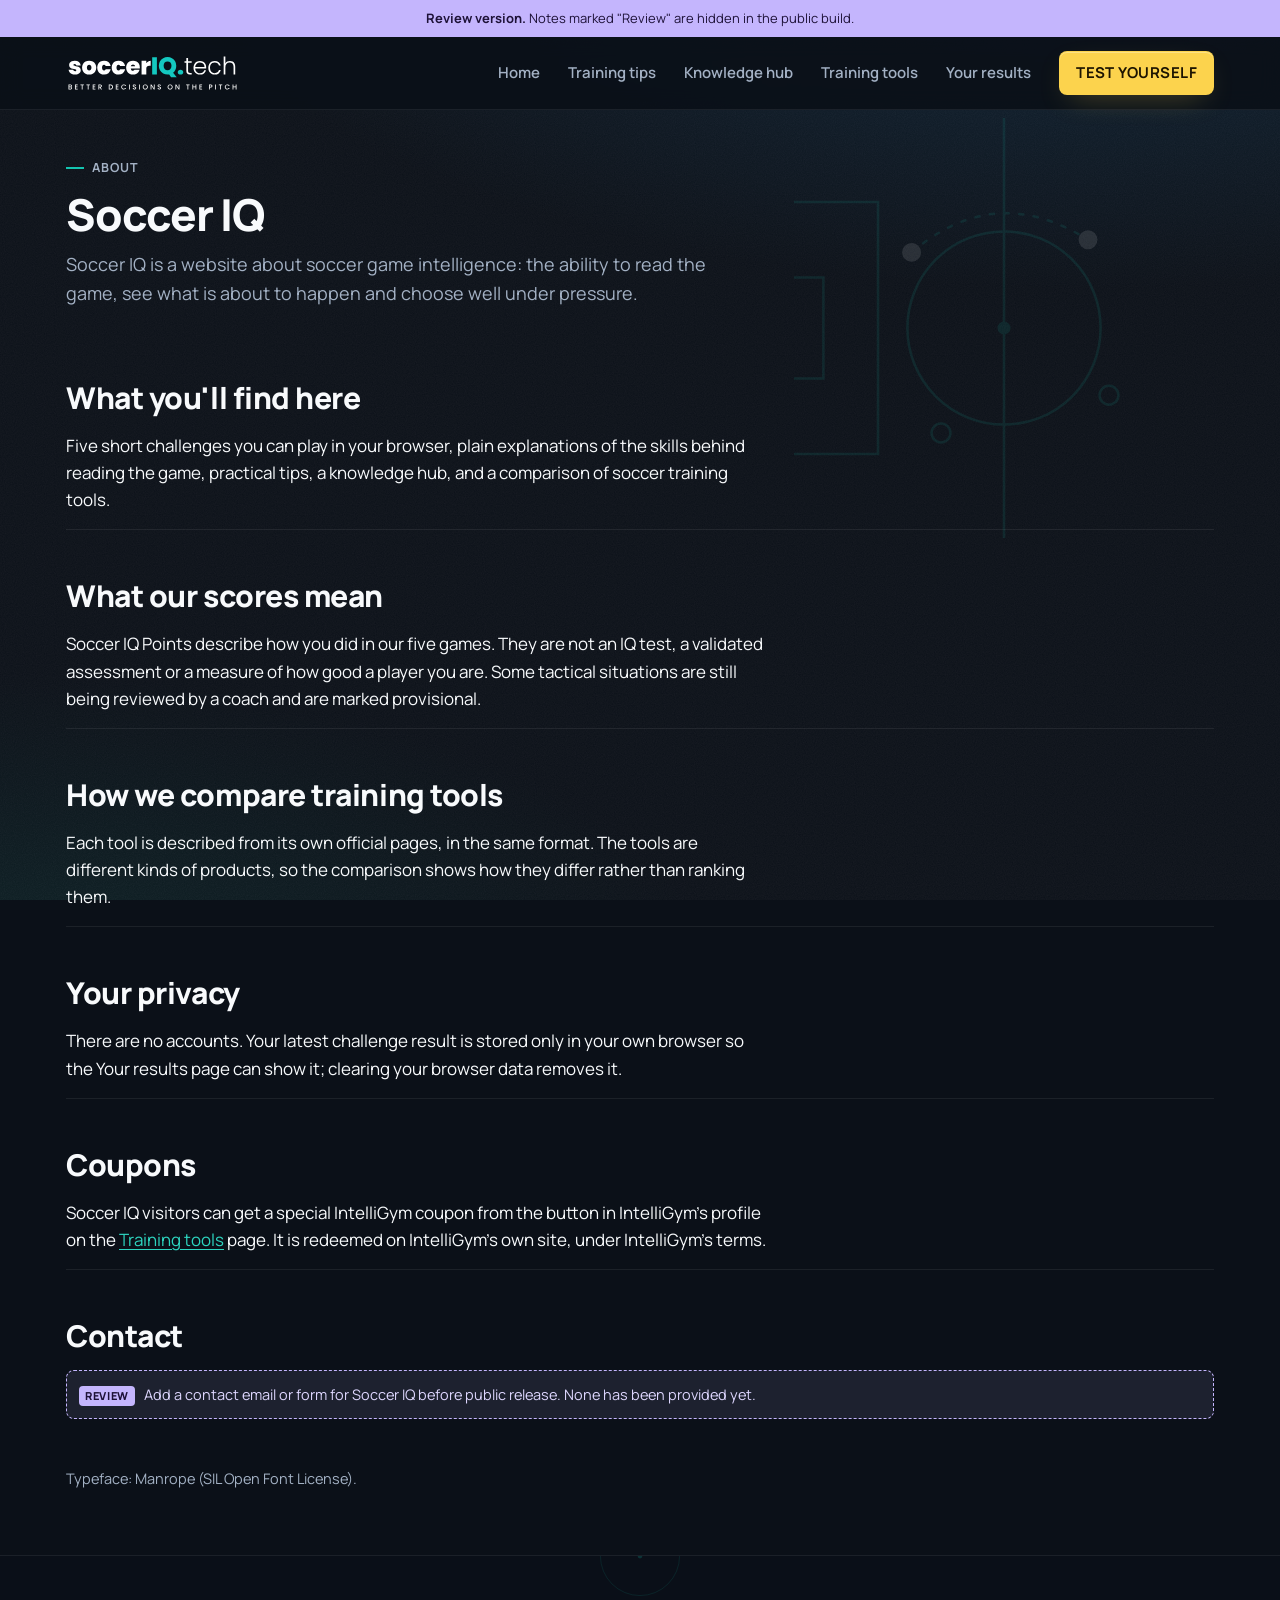
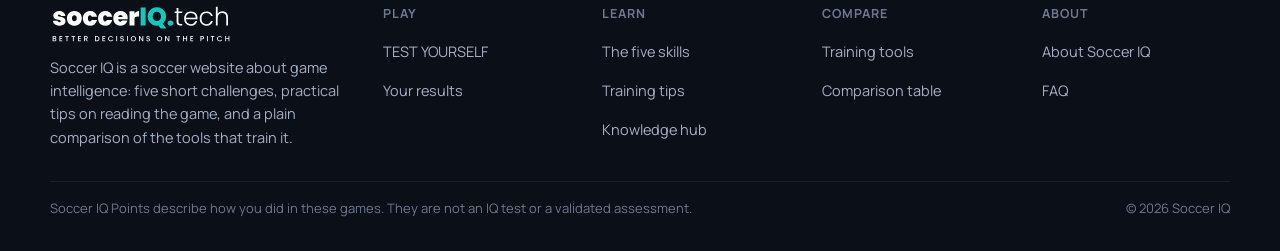
==== commit d73a38d0: "Update review demo: direct challenge entry, full-screen hero, ticket coupon, company line in Intelli" ====
--- a/about.html
+++ b/about.html
@@ -3,19 +3,19 @@
 <head>
   <meta charset="utf-8">
   <meta name="viewport" content="width=device-width, initial-scale=1, viewport-fit=cover">
-  <title>About Soccer IQ | IntelliGym Labs, New Jersey</title>
-  <meta name="description" content="Soccer IQ is a soccer game-intelligence website run by IntelliGym Labs, New Jersey, U.S.: five challenges, training tips and a comparison of soccer training tools.">
+  <title>About Soccer IQ</title>
+  <meta name="description" content="Soccer IQ is a soccer game-intelligence website: five challenges, training tips and a comparison of soccer training tools.">
   <link rel="icon" href="assets/brand/socceriq-icon.svg" type="image/svg+xml">
   <meta name="theme-color" content="#0b1018">
   <link rel="preload" href="assets/fonts/manrope-latin-800-normal.woff2" as="font" type="font/woff2" crossorigin>
   <link rel="stylesheet" href="styles/tokens.css">
   <link rel="stylesheet" href="styles/base.css">
   <link rel="stylesheet" href="styles/site.css">
-  <script type="application/ld+json">{"@context":"https://schema.org","@type":"AboutPage","name":"About Soccer IQ","publisher":{"@type":"Organization","name":"IntelliGym Labs","address":{"@type":"PostalAddress","addressRegion":"NJ","addressCountry":"US"}}}</script>
+  <script type="application/ld+json">{"@context":"https://schema.org","@type":"AboutPage","name":"About Soccer IQ","description":"Soccer IQ is a soccer game-intelligence website: five challenges, training tips and a comparison of soccer training tools."}</script>
   <meta property="og:type" content="website">
   <meta property="og:site_name" content="Soccer IQ">
-  <meta property="og:title" content="About Soccer IQ | IntelliGym Labs, New Jersey">
-  <meta property="og:description" content="Soccer IQ is a soccer game-intelligence website run by IntelliGym Labs, New Jersey, U.S.: five challenges, training tips and a comparison of soccer training tools.">
+  <meta property="og:title" content="About Soccer IQ">
+  <meta property="og:description" content="Soccer IQ is a soccer game-intelligence website: five challenges, training tips and a comparison of soccer training tools.">
   <meta name="robots" content="noindex, nofollow">
 </head>
 <body data-page="about">
@@ -25,7 +25,7 @@
       <div class="site-header__inner">
         <a class="site-logo" href="index.html" aria-label="Soccer IQ home"><img class="" src="assets/brand/socceriq-logo-dark.svg" alt="soccerIQ.tech" width="415" height="91"></a>
         <div class="site-header__actions">
-          <a class="btn btn--cta btn--sm header-cta" href="play.html">Test yourself</a>
+          <a class="btn btn--cta btn--sm header-cta" href="play.html">TEST YOURSELF</a>
           <button class="nav-toggle" type="button" aria-expanded="false" aria-controls="site-nav">
             <span class="nav-toggle__bars" aria-hidden="true"></span><span class="sr-only">Menu</span>
           </button>
@@ -39,11 +39,10 @@
     <header class="page-head">
       <p class="kicker">About</p>
       <h1 class="h-page">Soccer IQ</h1>
-      <p class="operator">IntelliGym Labs, New Jersey U.S</p>
       <p class="lede">Soccer IQ is a website about soccer game intelligence: the ability to read the game, see what is about to happen and choose well under pressure.</p>
     </header>
 
-    <section class="sec "><h2 class="sec__title">What you'll find here</h2><p class="prose">Five short challenges you can play in your browser, plain explanations of the skills behind reading the game, practical tips, a knowledge hub, and a comparison of soccer training tools.</p></section><section class="sec "><h2 class="sec__title">What our scores mean</h2><p class="prose">Soccer IQ Points describe how you did in our five games. They are not an IQ test, a validated assessment or a measure of how good a player you are. Some tactical situations are still being reviewed by a coach and are marked provisional.</p></section><section class="sec "><h2 class="sec__title">How we compare training tools</h2><p class="prose">Each tool is described from its own official pages, in the same format. The tools are different kinds of products, so the comparison shows how they differ rather than ranking them.</p></section><section class="sec "><h2 class="sec__title">Who runs Soccer IQ</h2><p class="prose">Soccer IQ is run by IntelliGym Labs. IntelliGym is one of the tools in our comparison and is described in the same way as the others.</p></section><section class="sec "><h2 class="sec__title">Your privacy</h2><p class="prose">There are no accounts. Your latest challenge result is stored only in your own browser so the Your results page can show it; clearing your browser data removes it.</p></section>
+    <section class="sec "><h2 class="sec__title">What you'll find here</h2><p class="prose">Five short challenges you can play in your browser, plain explanations of the skills behind reading the game, practical tips, a knowledge hub, and a comparison of soccer training tools.</p></section><section class="sec "><h2 class="sec__title">What our scores mean</h2><p class="prose">Soccer IQ Points describe how you did in our five games. They are not an IQ test, a validated assessment or a measure of how good a player you are. Some tactical situations are still being reviewed by a coach and are marked provisional.</p></section><section class="sec "><h2 class="sec__title">How we compare training tools</h2><p class="prose">Each tool is described from its own official pages, in the same format. The tools are different kinds of products, so the comparison shows how they differ rather than ranking them.</p></section><section class="sec "><h2 class="sec__title">Your privacy</h2><p class="prose">There are no accounts. Your latest challenge result is stored only in your own browser so the Your results page can show it; clearing your browser data removes it.</p></section>
 
     <section class="sec " id="coupons"><h2 class="sec__title">Coupons</h2><p class="prose">Soccer IQ visitors can get a special IntelliGym coupon from the button in IntelliGym's profile on the <a href="tools.html#intelligym">Training tools</a> page. It is redeemed on IntelliGym's own site, under IntelliGym's terms.</p></section>
 
@@ -59,7 +58,7 @@
         
     <div class="footer__col">
       <h2 class="footer__title">Play</h2>
-      <ul><li><a href="play.html">Start the challenges</a></li><li><a href="results.html">Your results</a></li></ul>
+      <ul><li><a href="play.html">TEST YOURSELF</a></li><li><a href="results.html">Your results</a></li></ul>
     </div>
     <div class="footer__col">
       <h2 class="footer__title">Learn</h2>
--- a/styles/site.css
+++ b/styles/site.css
@@ -56,20 +56,50 @@
 .btn--text:hover { color: var(--chalk); }
 .cta-row { display: flex; flex-wrap: wrap; gap: var(--s3); align-items: center; }
 
-/* The coupon: the one large commercial button, inside the provider's profile */
+/* The coupon: a yellow ticket (notched ends, perforated stub). The button itself is unstyled so
+   its focus ring is not clipped by the ticket's notch mask. Large in the profile, compact in the table. */
 .coupon { display: grid; gap: var(--s3); }
-.btn--coupon {
-  width: 100%; min-height: 64px; font-size: 17px; font-weight: 800; letter-spacing: 0.02em;
-  text-transform: uppercase; gap: var(--s3);
-}
-.btn--coupon[disabled] { cursor: not-allowed; opacity: 0.92; }
-.coupon__ball {
-  width: 22px; height: 22px; flex: none; border-radius: 50%;
-  background:
-    radial-gradient(circle at 50% 50%, var(--cta-ink) 0 22%, transparent 23%),
-    radial-gradient(circle at 50% 50%, transparent 0 60%, var(--cta-ink) 61% 68%, transparent 69%);
-  box-shadow: inset 0 0 0 2px var(--cta-ink);
-}
+.coupon__btn {
+  display: block; width: 100%; padding: 0; border: 0; background: none; color: var(--cta-ink);
+  font: inherit; text-align: left; text-decoration: none; cursor: pointer; border-radius: 12px;
+}
+.coupon__btn[disabled] { cursor: not-allowed; }
+.coupon__ticket {
+  --notch: 11px;
+  display: flex; align-items: stretch; min-height: 68px;
+  background: var(--cta);
+  border-radius: 10px;
+  -webkit-mask: radial-gradient(circle var(--notch) at 0 50%, #0000 98%, #000) left / 51% 100% no-repeat,
+                radial-gradient(circle var(--notch) at 100% 50%, #0000 98%, #000) right / 51% 100% no-repeat;
+          mask: radial-gradient(circle var(--notch) at 0 50%, #0000 98%, #000) left / 51% 100% no-repeat,
+                radial-gradient(circle var(--notch) at 100% 50%, #0000 98%, #000) right / 51% 100% no-repeat;
+  box-shadow: inset 0 0 0 1px rgba(28, 20, 0, 0.12);
+  transition: background-color 0.15s;
+}
+a.coupon__btn:hover .coupon__ticket { background: var(--cta-hi); }
+.coupon__stub {
+  flex: none; display: grid; place-items: center; width: 64px; padding-left: 6px;
+  border-right: 2px dashed rgba(28, 20, 0, 0.35);
+}
+.coupon__stub svg { width: 28px; height: 28px; }
+.coupon__label {
+  flex: 1; display: flex; align-items: center; padding: var(--s3) var(--s5) var(--s3) var(--s4);
+  font-size: 17px; font-weight: 800; letter-spacing: 0.03em; line-height: 1.25; text-transform: uppercase;
+}
+.coupon__btn:focus-visible { outline: 2px solid var(--cta-hi); outline-offset: 4px; }
+
+.coupon--compact { margin-top: var(--s3); }
+.coupon__btn--compact { width: auto; max-width: 100%; display: inline-block; }
+.coupon__btn--compact .coupon__ticket { --notch: 6px; min-height: 40px; border-radius: 7px; }
+.coupon__btn--compact .coupon__stub { width: 34px; padding-left: 3px; border-right-width: 1.5px; }
+.coupon__btn--compact .coupon__stub svg { width: 17px; height: 17px; }
+.coupon__btn--compact .coupon__label { padding: 6px var(--s3) 6px 10px; font-size: 12.5px; letter-spacing: 0.04em; }
+
+@media (max-width: 400px) {
+  .coupon__stub { width: 52px; }
+  .coupon__label { font-size: 15.5px; padding-right: var(--s4); }
+}
+
 .coupon__details { display: grid; gap: var(--s1); font-size: var(--fs-small); }
 .coupon__details div { display: flex; gap: var(--s2); }
 .coupon__details dt { color: var(--dim); min-width: 110px; }
@@ -159,7 +189,12 @@
 
 /* ---------- Footer ---------- */
 
-.site-footer { border-top: 1px solid var(--rule-soft); background: rgba(11, 16, 24, 0.6); padding: var(--s7) var(--s4) var(--s6); }
+.site-footer {
+  border-top: 1px solid var(--rule-soft); padding: var(--s7) var(--s4) var(--s6);
+  background:
+    url("data:image/svg+xml,%3Csvg xmlns='http://www.w3.org/2000/svg' viewBox='0 0 240 120' fill='none' stroke='%2314c4b0' stroke-opacity='0.14' stroke-width='1'%3E%3Cpath d='M70 0a50 50 0 0 0 100 0'/%3E%3Ccircle cx='120' cy='0' r='3' fill='%2314c4b0' fill-opacity='0.2' stroke='none'/%3E%3C/svg%3E") no-repeat center top / 190px auto,
+    rgba(11, 16, 24, 0.6);
+}
 .site-footer__inner { max-width: 1180px; margin: 0 auto; display: grid; gap: var(--s6); grid-template-columns: 1fr 1fr; }
 .footer__brand { grid-column: 1 / -1; display: grid; gap: var(--s3); max-width: 46ch; color: var(--muted); font-size: var(--fs-small); }
 .footer__brand img { height: 40px; width: auto; }
@@ -191,11 +226,10 @@
 .page-head::before {
   content: ""; position: absolute; z-index: -1; pointer-events: none;
   right: 0; top: 8px; width: min(46vw, 420px); aspect-ratio: 1;
-  background: url("data:image/svg+xml,%3Csvg xmlns='http://www.w3.org/2000/svg' viewBox='0 0 200 200' fill='none' stroke='%2314c4b0' stroke-width='1.2'%3E%3Ccircle cx='100' cy='100' r='46'/%3E%3Ccircle cx='100' cy='100' r='2.5' fill='%2314c4b0'/%3E%3Cpath d='M100 0v200'/%3E%3Cpath d='M0 40h40v120H0' /%3E%3C/svg%3E") no-repeat center / contain;
-  opacity: 0.09;
+  background: url("data:image/svg+xml,%3Csvg xmlns='http://www.w3.org/2000/svg' viewBox='0 0 200 200' fill='none' stroke='%2314c4b0' stroke-width='1.2'%3E%3Ccircle cx='100' cy='100' r='46'/%3E%3Ccircle cx='100' cy='100' r='2.5' fill='%2314c4b0'/%3E%3Cpath d='M100 0v200'/%3E%3Cpath d='M0 40h40v120H0'/%3E%3Cpath d='M0 76h14v48H0'/%3E%3Cpath d='M56 64 Q96 30 140 58' stroke-dasharray='2 5' stroke-linecap='round'/%3E%3Ccircle cx='56' cy='64' r='4.5' fill='%23f8fafc' stroke='none'/%3E%3Ccircle cx='140' cy='58' r='4.5' fill='%23f8fafc' stroke='none'/%3E%3Ccircle cx='150' cy='132' r='4.5'/%3E%3Ccircle cx='70' cy='150' r='4.5'/%3E%3C/svg%3E") no-repeat center / contain;
+  opacity: 0.11;
 }
 .page-head .kicker a { color: inherit; }
-.operator { font-size: var(--fs-sub); font-weight: 600; color: var(--chalk); margin-top: calc(var(--s2) * -1); }
 
 .sec { padding: var(--s7) 0 var(--s4); border-top: 1px solid var(--rule-soft); }
 .sec--tight { padding-top: var(--s5); }
@@ -221,7 +255,7 @@
 }
 .final-cta::before {
   content: ""; position: absolute; inset: 0; z-index: -1; pointer-events: none; opacity: 0.22;
-  background: url("data:image/svg+xml,%3Csvg xmlns='http://www.w3.org/2000/svg' viewBox='0 0 400 120' preserveAspectRatio='none'%3E%3Cpath d='M20 95 C120 20 230 110 380 30' fill='none' stroke='%2314c4b0' stroke-width='1.5' stroke-dasharray='3 7' stroke-linecap='round'/%3E%3Ccircle cx='20' cy='95' r='4' fill='%23f8fafc'/%3E%3Ccircle cx='380' cy='30' r='4' fill='%23f8fafc'/%3E%3C/svg%3E") no-repeat center / 100% 100%;
+  background: url("data:image/svg+xml,%3Csvg xmlns='http://www.w3.org/2000/svg' viewBox='0 0 400 30'%3E%3Cpath d='M24 12 C130 2 250 16 376 5' fill='none' stroke='%2314c4b0' stroke-width='1.5' stroke-dasharray='3 7' stroke-linecap='round'/%3E%3Ccircle cx='24' cy='12' r='2.5' fill='%23f8fafc'/%3E%3Ccircle cx='376' cy='5' r='2.5' fill='%23f8fafc'/%3E%3C/svg%3E") no-repeat center 10px / 100% auto;
 }
 .final-cta p { color: var(--muted); max-width: 50ch; }
 
@@ -241,42 +275,65 @@
 
 /* ---------- Home ---------- */
 
-.hero-home { display: grid; gap: var(--s5); padding: var(--s6) 0 var(--s5); align-items: center; }
+/* The hero fills the first screen under the header: headline, intro, pitch and the one button.
+   --chrome is the header (plus the review banner in the review build). */
+.hero-home {
+  --chrome: 64px;
+  position: relative; isolation: isolate;
+  display: grid; gap: var(--s5); align-content: center;
+  padding: var(--s5) 0 var(--s6);
+}
 .hero-home__copy { display: grid; gap: var(--s4); }
+.hero-home .h-hero { font-size: clamp(40px, 10.5vw, 76px); letter-spacing: -0.035em; line-height: 1.02; }
 .hero-home .h-hero span { display: block; }
-.hero-home .btn--cta { min-height: 60px; padding: 0 var(--s7); font-size: 18px; }
-.stage-card--mini { height: 220px; }
-.stage-card--mini .pitch { width: 92%; }
+.hero-home .lede { font-size: clamp(17px, 2.2vw, 20px); max-width: 44ch; }
+.hero-home .btn--cta { min-height: 62px; padding: 0 var(--s7); font-size: 18px; letter-spacing: 0.03em; }
+.stage-card--hero { height: clamp(250px, 70vw, 420px); }
+.stage-card--hero .pitch { width: 94%; }
 @media (min-width: 960px) {
-  .hero-home { grid-template-columns: minmax(0, 1.1fr) minmax(0, 1fr); gap: var(--s8); padding: var(--s8) 0 var(--s6); }
-  .stage-card--mini { height: 320px; }
-}
-
-.journey { padding: var(--s2) 0 var(--s5); }
-.journey__steps { list-style: none; display: grid; gap: var(--s2); grid-template-columns: repeat(auto-fit, minmax(200px, 1fr)); }
-.step {
-  display: grid; grid-template-columns: 32px 1fr; gap: var(--s3); align-items: start;
-  padding: var(--s4); border-radius: var(--radius-sm); border: 1px solid var(--rule-soft);
-}
+  .hero-home {
+    --chrome: 72px;
+    min-height: calc(100svh - var(--chrome));
+    grid-template-columns: minmax(0, 1fr) minmax(0, 1fr); gap: var(--s7);
+    align-items: center; padding: var(--s6) 0;
+  }
+  body:has(.review-banner) .hero-home { --chrome: 109px; }
+  .hero-home__copy { gap: var(--s5); }
+  .hero-home .h-hero { font-size: min(4.9vw, 72px); }
+  .stage-card--hero { height: auto; aspect-ratio: 1 / 0.86; max-height: calc(100svh - var(--chrome) - 96px); width: 100%; }
+  .stage-card--hero .pitch { width: 86%; }
+  .stage-card--hero .stage-card__hud { top: var(--s5); left: var(--s5); right: var(--s5); }
+  .stage-card--hero .stage-card__legend { left: var(--s5); bottom: var(--s5); }
+}
+@media (min-width: 960px) and (max-height: 760px) {
+  .hero-home .h-hero { font-size: clamp(40px, 5.6vw, 68px); }
+}
+
+/* Below the fold: the journey and skills, smaller and quieter */
+.journey { padding: var(--s6) 0 var(--s4); border-top: 1px solid var(--rule-soft); }
+.journey .label { margin-bottom: var(--s3); }
+.journey__steps { list-style: none; display: grid; gap: var(--s3) var(--s5); grid-template-columns: repeat(auto-fit, minmax(200px, 1fr)); }
+.step { display: grid; grid-template-columns: 26px 1fr; gap: var(--s3); align-items: start; }
 .step__n {
-  width: 32px; height: 32px; border-radius: 50%; display: grid; place-items: center;
-  font-weight: 800; font-size: 14px; border: 2px solid var(--accent); color: var(--accent-hi);
-}
-.step__title { font-size: 16px; font-weight: 700; }
+  width: 26px; height: 26px; border-radius: 50%; display: grid; place-items: center;
+  font-weight: 700; font-size: 12.5px; border: 1.5px solid var(--rule); color: var(--muted);
+}
+.step__title { font-size: 15px; font-weight: 700; }
 .step__title a { text-decoration: none; }
 .step__title a:hover { text-decoration: underline; }
-.step__body p { color: var(--muted); font-size: var(--fs-small); }
+.step__body p { color: var(--dim); font-size: var(--fs-small); }
 .step__mine { margin-top: var(--s3); font-size: var(--fs-small); color: var(--muted); }
 .step__mine strong { color: var(--accent-hi); }
 .step__mine a { color: var(--accent-hi); }
 
+.sec--quiet .h-section { font-size: var(--fs-sub); }
 .skill-chips { list-style: none; display: grid; gap: var(--s2); grid-template-columns: repeat(auto-fit, minmax(190px, 1fr)); }
 .skill-chips a {
   display: grid; gap: 2px; height: 100%; padding: var(--s3) var(--s4); border-radius: var(--radius-sm);
-  border: 1px solid var(--rule); text-decoration: none; transition: border-color 0.2s;
+  border: 1px solid var(--rule-soft); text-decoration: none; transition: border-color 0.2s;
 }
 .skill-chips a:hover { border-color: var(--accent); }
-.skill-chips strong { font-size: 16px; }
+.skill-chips strong { font-size: 15px; }
 .skill-chips span { color: var(--muted); font-size: var(--fs-small); }
 
 /* ---------- Training tips ---------- */
@@ -306,6 +363,7 @@
 .tool { display: grid; gap: var(--s4); align-content: start; }
 .tool__head { display: grid; gap: 2px; }
 .tool__name { font-size: 22px; }
+.tool__identity { font-size: 15.5px; font-weight: 600; color: var(--chalk); }
 .tool__company { font-size: var(--fs-small); color: var(--dim); }
 .tool > p { color: var(--muted); }
 .tool__more { font-size: var(--fs-small); }
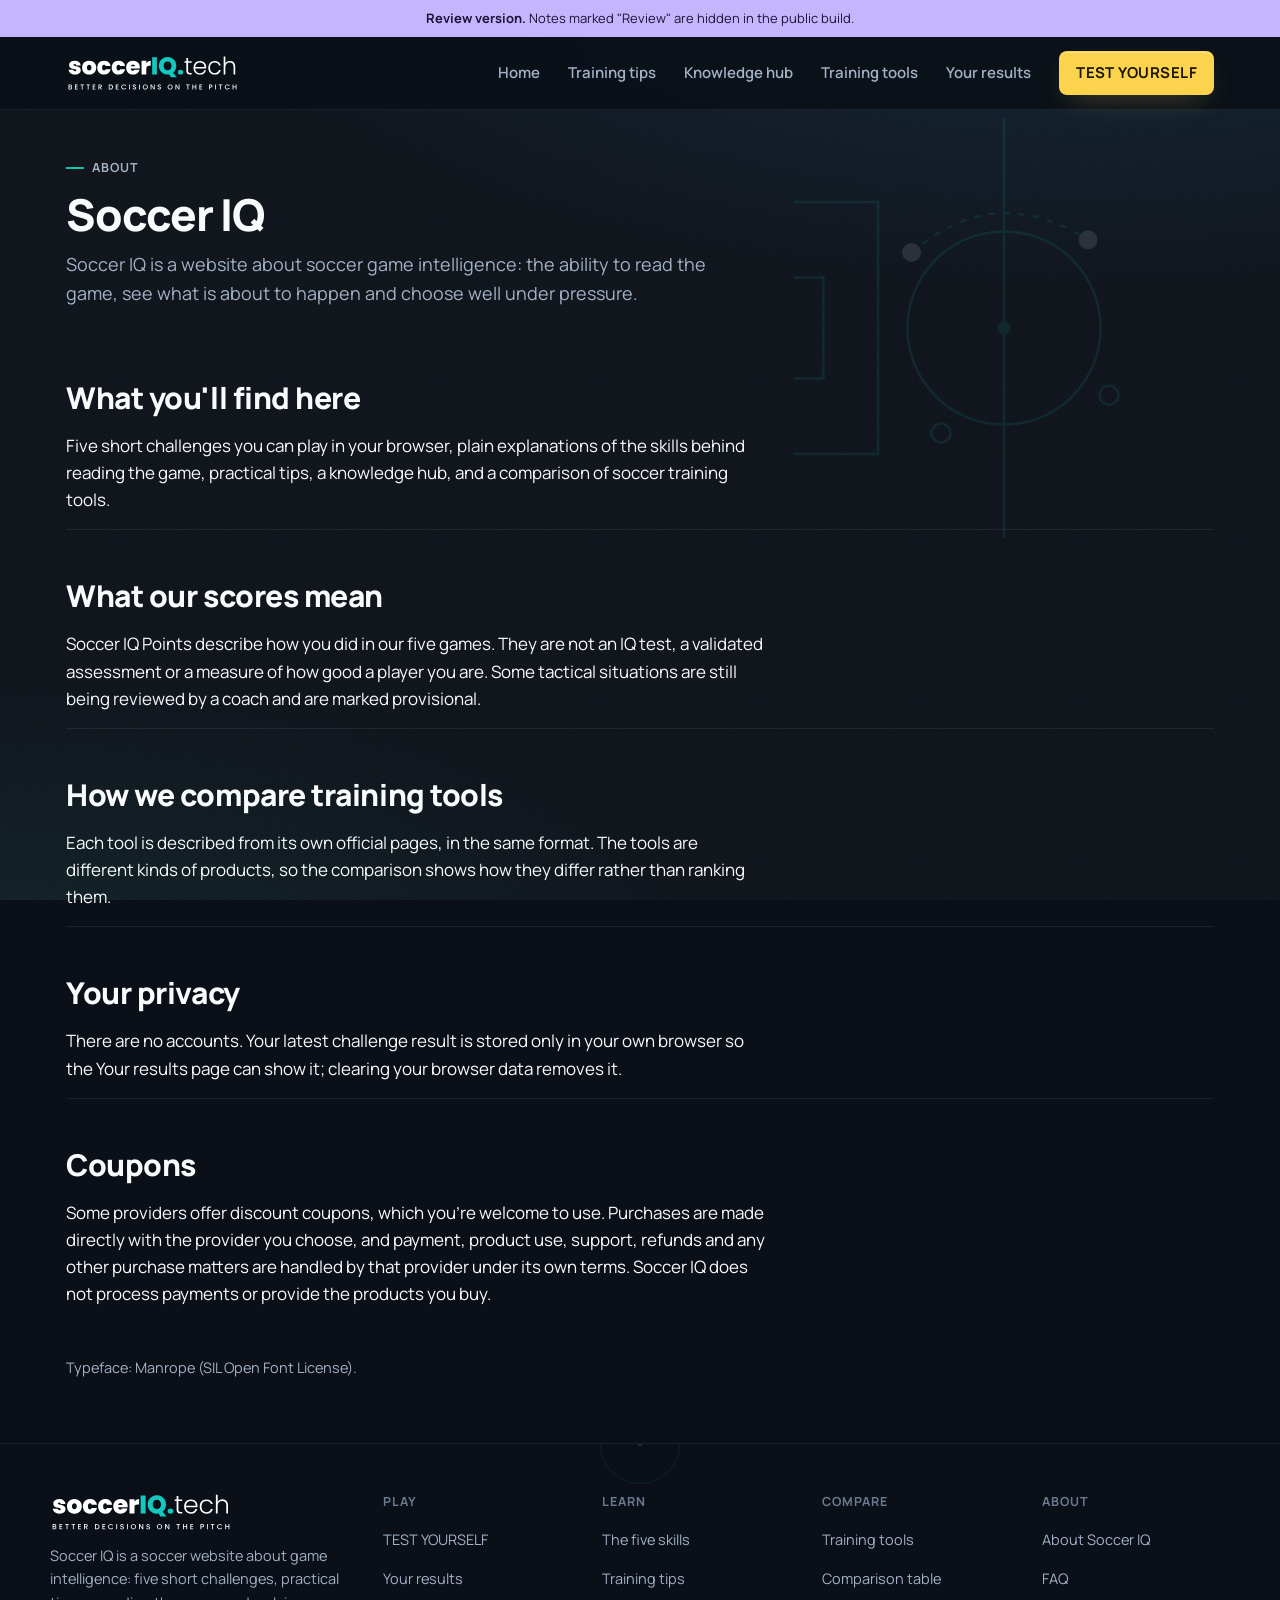
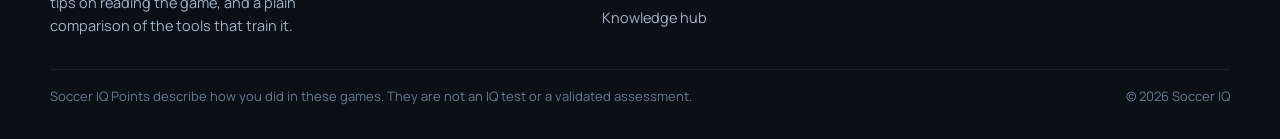
==== commit 1756be27: "Update review demo: About coupon wording, IntelliGym placement, hidden contact form Co-Authored-By: " ====
--- a/about.html
+++ b/about.html
@@ -44,9 +44,9 @@
 
     <section class="sec "><h2 class="sec__title">What you'll find here</h2><p class="prose">Five short challenges you can play in your browser, plain explanations of the skills behind reading the game, practical tips, a knowledge hub, and a comparison of soccer training tools.</p></section><section class="sec "><h2 class="sec__title">What our scores mean</h2><p class="prose">Soccer IQ Points describe how you did in our five games. They are not an IQ test, a validated assessment or a measure of how good a player you are. Some tactical situations are still being reviewed by a coach and are marked provisional.</p></section><section class="sec "><h2 class="sec__title">How we compare training tools</h2><p class="prose">Each tool is described from its own official pages, in the same format. The tools are different kinds of products, so the comparison shows how they differ rather than ranking them.</p></section><section class="sec "><h2 class="sec__title">Your privacy</h2><p class="prose">There are no accounts. Your latest challenge result is stored only in your own browser so the Your results page can show it; clearing your browser data removes it.</p></section>
 
-    <section class="sec " id="coupons"><h2 class="sec__title">Coupons</h2><p class="prose">Soccer IQ visitors can get a special IntelliGym coupon from the button in IntelliGym's profile on the <a href="tools.html#intelligym">Training tools</a> page. It is redeemed on IntelliGym's own site, under IntelliGym's terms.</p></section>
+    <section class="sec " id="coupons"><h2 class="sec__title">Coupons</h2><p class="prose">Some providers offer discount coupons, which you're welcome to use. Purchases are made directly with the provider you choose, and payment, product use, support, refunds and any other purchase matters are handled by that provider under its own terms. Soccer IQ does not process payments or provide the products you buy.</p></section>
 
-    <section class="sec " id="contact"><h2 class="sec__title">Contact</h2><aside class="review-note"><span class="review-note__tag">Review</span> Add a contact email or form for Soccer IQ before public release. None has been provided yet.</aside></section>
+    
 
     <p class="small credits">Typeface: Manrope (SIL Open Font License).</p></main>
     <footer class="site-footer">
--- a/styles/site.css
+++ b/styles/site.css
@@ -309,8 +309,30 @@
   .hero-home .h-hero { font-size: clamp(40px, 5.6vw, 68px); }
 }
 
+/* Faint soccer details in the hero's empty corners, kept clear of text and controls:
+   a corner flag and its arc at the top right (all widths), and on wide screens a dotted run
+   between two players at the bottom left. */
+.hero-home::before, .hero-home::after { content: ""; position: absolute; z-index: -1; pointer-events: none; }
+.hero-home::before {
+  top: var(--s3); right: 0; width: 60px; height: 38px; opacity: 0.26;
+  background: url("data:image/svg+xml,%3Csvg xmlns='http://www.w3.org/2000/svg' viewBox='0 0 88 56' fill='none' stroke='%2314c4b0' stroke-width='1.2'%3E%3Cpath d='M0 1h87v55'/%3E%3Cpath d='M69 1a18 18 0 0 0 18 18'/%3E%3Cpath d='M87 1V-12' /%3E%3Cpath d='M87 1l-9 4 9 4' fill='%2314c4b0' fill-opacity='0.5'/%3E%3C/svg%3E") no-repeat right top / contain;
+}
+@media (min-width: 960px) {
+  .hero-home::before { top: var(--s6); width: 104px; height: 66px; opacity: 0.28; }
+  .hero-home::after {
+    bottom: var(--s3); left: 0; width: 260px; height: 46px; opacity: 0.3;
+    background: url("data:image/svg+xml,%3Csvg xmlns='http://www.w3.org/2000/svg' viewBox='0 0 230 40' fill='none'%3E%3Cpath d='M12 30 C70 8 140 6 214 18' stroke='%2314c4b0' stroke-width='1.3' stroke-dasharray='1.5 6' stroke-linecap='round'/%3E%3Ccircle cx='12' cy='30' r='4.5' fill='%23f8fafc'/%3E%3Ccircle cx='216' cy='18' r='4.5' fill='none' stroke='%23f8fafc' stroke-width='1.5'/%3E%3C/svg%3E") no-repeat left bottom / contain;
+  }
+}
+
 /* Below the fold: the journey and skills, smaller and quieter */
-.journey { padding: var(--s6) 0 var(--s4); border-top: 1px solid var(--rule-soft); }
+.journey { padding: var(--s6) 0 var(--s4); border-top: 1px solid var(--rule-soft); position: relative; }
+/* The section line doubles as a halfway line: a faint centre-circle arc below its middle */
+.journey::before {
+  content: ""; position: absolute; top: 0; left: 50%; width: 132px; height: 34px; transform: translateX(-50%);
+  pointer-events: none; opacity: 0.32;
+  background: url("data:image/svg+xml,%3Csvg xmlns='http://www.w3.org/2000/svg' viewBox='0 0 96 26' fill='none' stroke='%2314c4b0' stroke-width='1.2'%3E%3Cpath d='M4 0a44 24 0 0 0 88 0'/%3E%3Ccircle cx='48' cy='0' r='2.5' fill='%2314c4b0' stroke='none'/%3E%3C/svg%3E") no-repeat center top / contain;
+}
 .journey .label { margin-bottom: var(--s3); }
 .journey__steps { list-style: none; display: grid; gap: var(--s3) var(--s5); grid-template-columns: repeat(auto-fit, minmax(200px, 1fr)); }
 .step { display: grid; grid-template-columns: 26px 1fr; gap: var(--s3); align-items: start; }
@@ -327,6 +349,14 @@
 .step__mine a { color: var(--accent-hi); }
 
 .sec--quiet .h-section { font-size: var(--fs-sub); }
+/* A faint back line of four players passing across, beside the skills heading (right side, clear of text) */
+.sec--quiet { position: relative; }
+.sec--quiet::after {
+  content: ""; position: absolute; right: 0; top: calc(var(--s5) + 2px); width: 150px; height: 22px;
+  pointer-events: none; opacity: 0.32;
+  background: url("data:image/svg+xml,%3Csvg xmlns='http://www.w3.org/2000/svg' viewBox='0 0 150 22' fill='none'%3E%3Cpath d='M10 15 C40 4 70 4 100 12 S135 16 140 9' stroke='%2314c4b0' stroke-width='1.2' stroke-dasharray='1.5 5' stroke-linecap='round'/%3E%3Ccircle cx='10' cy='15' r='4' fill='%23f8fafc'/%3E%3Ccircle cx='55' cy='7' r='4' fill='none' stroke='%23f8fafc' stroke-width='1.4'/%3E%3Ccircle cx='100' cy='12' r='4' fill='%23f8fafc'/%3E%3Ccircle cx='140' cy='9' r='4' fill='none' stroke='%2314c4b0' stroke-width='1.6'/%3E%3C/svg%3E") no-repeat right center / contain;
+}
+@media (max-width: 420px) { .sec--quiet::after { width: 96px; } }
 .skill-chips { list-style: none; display: grid; gap: var(--s2); grid-template-columns: repeat(auto-fit, minmax(190px, 1fr)); }
 .skill-chips a {
   display: grid; gap: 2px; height: 100%; padding: var(--s3) var(--s4); border-radius: var(--radius-sm);
@@ -456,6 +486,21 @@
 @media (min-width: 700px) { .results__next { display: flex; flex-wrap: wrap; } .results .results__next .btn { min-width: 0; } }
 
 .credits { margin-top: var(--s6); }
+
+/* Contact form (About page; only rendered once switched on in site.js) */
+.contact-form { display: grid; gap: var(--s4); max-width: 560px; }
+.field { display: grid; gap: var(--s1); }
+.field label { font-weight: 700; font-size: 15px; }
+.field__opt { font-weight: 500; color: var(--dim); }
+.field input, .field textarea {
+  width: 100%; min-height: 48px; padding: var(--s3); border-radius: var(--radius-sm);
+  border: 1px solid var(--rule); background: var(--ink-1); color: var(--chalk); font: 16px/1.5 var(--font-body);
+}
+.field input:focus-visible, .field textarea:focus-visible { outline: 2px solid var(--accent-hi); outline-offset: 2px; }
+.field [aria-invalid="true"] { border-color: var(--alert); }
+.field__err { color: var(--alert); font-size: var(--fs-small); }
+.field--trap { position: absolute; left: -9999px; width: 1px; height: 1px; overflow: hidden; }
+.contact-form__status { font-size: var(--fs-small); color: var(--muted); min-height: 1.4em; }
 .noscript { padding: var(--s6); text-align: center; }
 
 /* Phones: full-width main buttons */
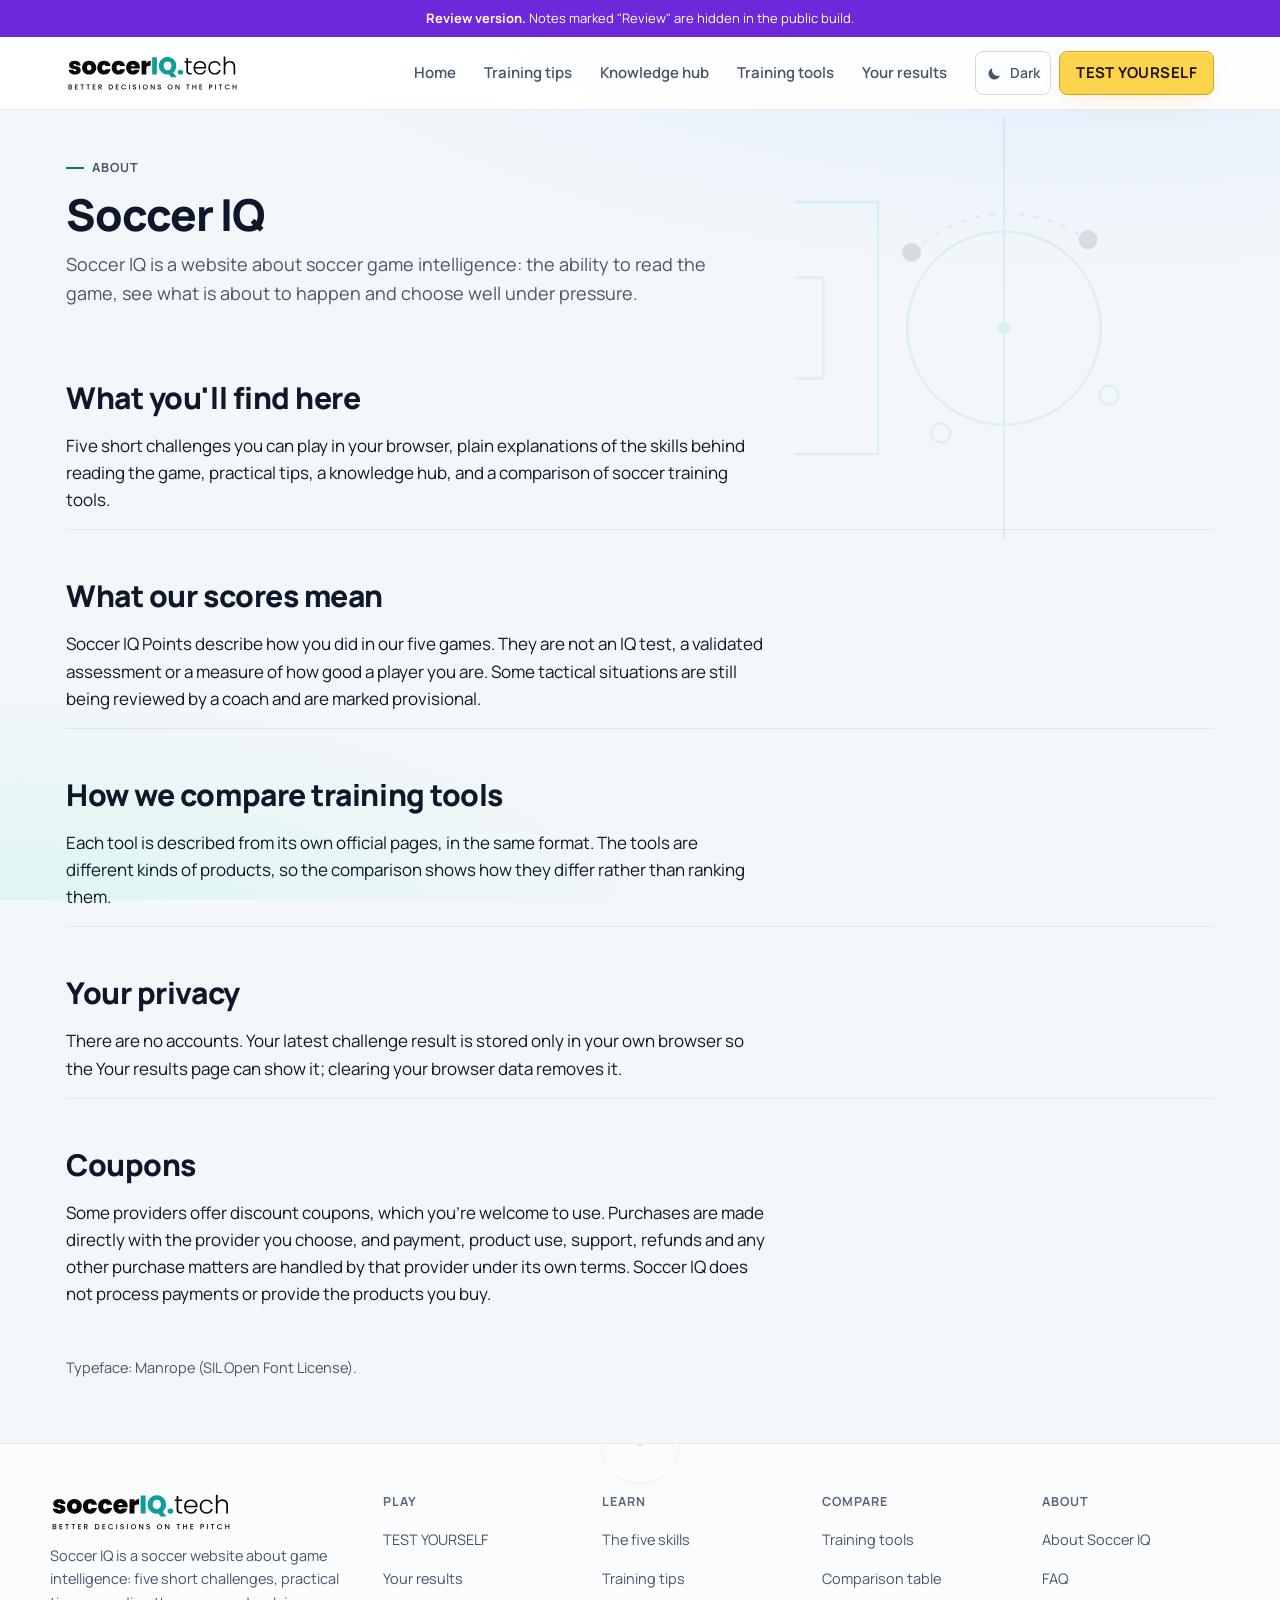
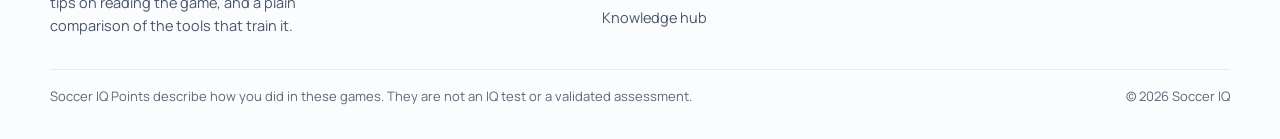
==== commit 1dfa1ea7: "Update review demo: offside rule, short test, light theme, faster flow Built from claude/project-thr" ====
--- a/about.html
+++ b/about.html
@@ -7,6 +7,7 @@
   <meta name="description" content="Soccer IQ is a soccer game-intelligence website: five challenges, training tips and a comparison of soccer training tools.">
   <link rel="icon" href="assets/brand/socceriq-icon.svg" type="image/svg+xml">
   <meta name="theme-color" content="#0b1018">
+  <script src="src/theme.js"></script>
   <link rel="preload" href="assets/fonts/manrope-latin-800-normal.woff2" as="font" type="font/woff2" crossorigin>
   <link rel="stylesheet" href="styles/tokens.css">
   <link rel="stylesheet" href="styles/base.css">
@@ -23,8 +24,14 @@
     <a class="skip" href="#main">Skip to content</a>
     <header class="site-header">
       <div class="site-header__inner">
-        <a class="site-logo" href="index.html" aria-label="Soccer IQ home"><img class="" src="assets/brand/socceriq-logo-dark.svg" alt="soccerIQ.tech" width="415" height="91"></a>
+        <a class="site-logo" href="index.html" aria-label="Soccer IQ home"><img class="logo--on-dark" src="assets/brand/socceriq-logo-dark.svg" alt="soccerIQ.tech" width="415" height="91"><img class="logo--on-light" src="assets/brand/socceriq-logo-light.svg" alt="soccerIQ.tech" width="415" height="91"></a>
         <div class="site-header__actions">
+          
+  <button class="theme-toggle theme-toggle--bar" type="button" data-theme-toggle>
+    <span class="theme-toggle__icon theme-toggle__icon--to-light"><svg viewBox="0 0 20 20" aria-hidden="true"><circle cx="10" cy="10" r="3.6" fill="currentColor"/><path d="M10 1.8v2.4M10 15.8v2.4M1.8 10h2.4M15.8 10h2.4M4.2 4.2l1.7 1.7M14.1 14.1l1.7 1.7M4.2 15.8l1.7-1.7M14.1 5.9l1.7-1.7" stroke="currentColor" stroke-width="1.6" stroke-linecap="round"/></svg></span>
+    <span class="theme-toggle__icon theme-toggle__icon--to-dark"><svg viewBox="0 0 20 20" aria-hidden="true"><path d="M15.6 12.9A6.6 6.6 0 0 1 7.1 4.4a6.6 6.6 0 1 0 8.5 8.5Z" fill="currentColor"/></svg></span>
+    <span class="theme-toggle__text"></span>
+  </button>
           <a class="btn btn--cta btn--sm header-cta" href="play.html">TEST YOURSELF</a>
           <button class="nav-toggle" type="button" aria-expanded="false" aria-controls="site-nav">
             <span class="nav-toggle__bars" aria-hidden="true"></span><span class="sr-only">Menu</span>
@@ -32,6 +39,12 @@
         </div>
         <nav class="nav" id="site-nav" aria-label="Main">
           <ul class="nav__list"><li><a class="nav__link" href="index.html">Home</a></li><li><a class="nav__link" href="learn.html">Training tips</a></li><li><a class="nav__link" href="knowledge.html">Knowledge hub</a></li><li><a class="nav__link" href="tools.html">Training tools</a></li><li><a class="nav__link" href="results.html">Your results</a></li></ul>
+          <div class="nav__theme">
+  <button class="theme-toggle theme-toggle--menu" type="button" data-theme-toggle>
+    <span class="theme-toggle__icon theme-toggle__icon--to-light"><svg viewBox="0 0 20 20" aria-hidden="true"><circle cx="10" cy="10" r="3.6" fill="currentColor"/><path d="M10 1.8v2.4M10 15.8v2.4M1.8 10h2.4M15.8 10h2.4M4.2 4.2l1.7 1.7M14.1 14.1l1.7 1.7M4.2 15.8l1.7-1.7M14.1 5.9l1.7-1.7" stroke="currentColor" stroke-width="1.6" stroke-linecap="round"/></svg></span>
+    <span class="theme-toggle__icon theme-toggle__icon--to-dark"><svg viewBox="0 0 20 20" aria-hidden="true"><path d="M15.6 12.9A6.6 6.6 0 0 1 7.1 4.4a6.6 6.6 0 1 0 8.5 8.5Z" fill="currentColor"/></svg></span>
+    <span class="theme-toggle__text"></span>
+  </button></div>
         </nav>
       </div>
     </header>
@@ -52,7 +65,7 @@
     <footer class="site-footer">
       <div class="site-footer__inner">
         <div class="footer__brand">
-          <img class="" src="assets/brand/socceriq-logo-dark.svg" alt="soccerIQ.tech" width="415" height="91">
+          <img class="logo--on-dark" src="assets/brand/socceriq-logo-dark.svg" alt="soccerIQ.tech" width="415" height="91"><img class="logo--on-light" src="assets/brand/socceriq-logo-light.svg" alt="soccerIQ.tech" width="415" height="91">
           <p>Soccer IQ is a soccer website about game intelligence: five short challenges, practical tips on reading the game, and a plain comparison of the tools that train it.</p>
         </div>
         
--- a/styles/tokens.css
+++ b/styles/tokens.css
@@ -22,7 +22,7 @@
   /* Text */
   --chalk: #f8fafc;          /* primary text, our players, pitch lines */
   --muted: #a3b1c4;
-  --dim: #6b7a90;
+  --dim: #7a889c;            /* 5:1 on the page (was #6b7a90, 4.4:1) */
 
   /* Lines and borders (chalk at low opacity, never grey hex) */
   --rule: rgba(248, 250, 252, 0.14);
@@ -83,4 +83,102 @@
   --radius-lg: 20px;
 
   --ease-out: cubic-bezier(0.2, 0.8, 0.2, 1);
+
+  /* ---- Theme-aware roles (the light theme below overrides these) ---- */
+  color-scheme: dark;
+  --accent-text: var(--accent-hi);           /* teal used as TEXT (links, highlights) */
+  --page-glow-1: #10283a;                     /* the soft floodlight glows behind the page */
+  --page-glow-2: #0c2226;
+  --grain-alpha: 0.05;
+  --header-bg: rgba(11, 16, 24, 0.9);
+  --shadow-card: 0 40px 80px -40px rgba(0, 0, 0, 0.8);
+  --cta-border: transparent;                  /* yellow buttons: a darker edge on light pages */
+  --chip-bg: rgba(6, 9, 10, 0.72);            /* small labels over the pitch */
+  --footer-bg: rgba(11, 16, 24, 0.6);
+  --review-text: #ddd6fe;                     /* text inside review notes */
+  /* Boards and pitches */
+  --card-top: #0e1916;                        /* top of the board card gradient */
+  --board-line: rgba(238, 241, 236, 0.22);    /* pitch markings */
+  --board-spot: rgba(238, 241, 236, 0.3);
+  --board-ink: var(--chalk);                  /* arrows, trails, ghosts, labels drawn on the pitch */
+  --board-ink-soft: rgba(238, 241, 236, 0.06);
+  --board-label-halo: var(--ink-0);
+  --home-fill: var(--chalk);                  /* our players */
+  --home-rim: rgba(6, 9, 10, 0.55);
+  --home-rim-w: 0.25;
+  --ring: var(--accent);                      /* "yours / act here" rings on the pitch */
+  --ring-hi: var(--accent-hi);
+  --press-flow: #b6c4cf;
+  --player-shadow: rgba(0, 0, 0, 0.45);
+  --tl-on: rgba(84, 190, 120, 0.75);          /* through-ball timeline: pass on */
+  --tl-off: rgba(125, 143, 156, 0.35);
+  --offside-line: #fcd34d;                    /* the offside line in a replay (also dashed) */
 }
+
+/* ==========================================================================
+   Light theme. Chosen with the Light / Dark control (src/theme.js) or, on a
+   first visit, from the operating-system setting. Same identity: Manrope,
+   teal for "yours", yellow for the main calls to action, restrained extras.
+   Teal text is darkened so it keeps at least 4.5:1 on white.
+   ========================================================================== */
+:root[data-theme="light"] {
+  color-scheme: light;
+  --ink-0: #f4f7fa;
+  --ink-1: #ffffff;
+  --panel: #ffffff;
+  --panel-2: #eef3f8;
+  --pitch-a: #d3e9d6;
+  --pitch-b: #c8e1cc;
+
+  --chalk: #0f172a;          /* primary text */
+  --muted: #475569;          /* 7.6:1 on white */
+  --dim: #5b6779;            /* 5.7:1 on white */
+  --rule: rgba(15, 23, 42, 0.16);
+  --rule-soft: rgba(15, 23, 42, 0.08);
+
+  --accent: #0f766e;         /* fills and rings; white text on it is 5.5:1 */
+  --accent-hi: #115e59;
+  --accent-ink: #ffffff;
+  --accent-glow: rgba(13, 148, 136, 0.3);
+  --accent-text: #0f766e;    /* 5.5:1 on white */
+
+  --cta: #fcd34d;
+  --cta-hi: #fde68a;
+  --cta-ink: #1c1400;
+  --cta-glow: rgba(202, 138, 4, 0.25);
+  --cta-border: #d6a614;
+  --alert: #b91c1c;
+
+  --review: #6d28d9;
+  --review-ink: #ffffff;
+  --review-bg: rgba(109, 40, 217, 0.07);
+
+  --opp-fill: #3b4a5c;
+  --opp-stroke: #0f172a;
+
+  --page-glow-1: #dbeafe;
+  --page-glow-2: #d5f5ef;
+  --grain-alpha: 0;
+  --header-bg: rgba(255, 255, 255, 0.92);
+  --shadow-card: 0 30px 60px -36px rgba(15, 23, 42, 0.35);
+  --chip-bg: rgba(255, 255, 255, 0.85);
+  --footer-bg: rgba(255, 255, 255, 0.7);
+  --review-text: #4c1d95;
+
+  --card-top: #e3f1e5;
+  --board-line: rgba(22, 78, 52, 0.38);
+  --board-spot: rgba(22, 78, 52, 0.45);
+  --board-ink: #0b1018;
+  --board-ink-soft: rgba(11, 16, 24, 0.06);
+  --board-label-halo: #ffffff;
+  --home-fill: #ffffff;
+  --home-rim: rgba(11, 16, 24, 0.8);
+  --home-rim-w: 0.34;
+  --ring: #0f766e;
+  --ring-hi: #0f766e;
+  --press-flow: #64748b;
+  --player-shadow: rgba(15, 23, 42, 0.22);
+  --tl-on: rgba(22, 163, 74, 0.75);
+  --tl-off: rgba(100, 116, 139, 0.3);
+  --offside-line: #b45309;
+}
--- a/styles/base.css
+++ b/styles/base.css
@@ -12,8 +12,8 @@
   /* Two soft floodlight glows plus film grain. Grain stops big dark areas looking flat. */
   background-image:
     url("data:image/svg+xml,%3Csvg xmlns='http://www.w3.org/2000/svg' width='160' height='160'%3E%3Cfilter id='n'%3E%3CfeTurbulence type='fractalNoise' baseFrequency='0.9' numOctaves='2' stitchTiles='stitch'/%3E%3CfeColorMatrix values='0 0 0 0 1 0 0 0 0 1 0 0 0 0 1 0 0 0 0.05 0'/%3E%3C/filter%3E%3Crect width='100%25' height='100%25' filter='url(%23n)'/%3E%3C/svg%3E"),
-    radial-gradient(120% 70% at 85% -10%, #10283a 0%, rgba(16, 40, 58, 0) 60%),
-    radial-gradient(80% 50% at 0% 110%, #0c2226 0%, rgba(12, 34, 38, 0) 70%);
+    radial-gradient(120% 70% at 85% -10%, var(--page-glow-1) 0%, transparent 60%),
+    radial-gradient(80% 50% at 0% 110%, var(--page-glow-2) 0%, transparent 70%);
   background-attachment: fixed;
   color: var(--chalk);
   font-family: var(--font-body);
@@ -84,6 +84,7 @@
 
 /* The most important action on a page (Test yourself, the coupon button): yellow */
 .btn--cta {
+  border-color: var(--cta-border);
   background: var(--cta);
   color: var(--cta-ink);
   box-shadow: 0 10px 30px -12px var(--cta-glow), inset 0 1px 0 rgba(255, 255, 255, 0.3);
--- a/styles/site.css
+++ b/styles/site.css
@@ -15,7 +15,7 @@
 .h-page { font-size: var(--fs-page); font-weight: 800; line-height: 1.1; letter-spacing: -0.025em; }
 .h-section, .sec__title { font-size: var(--fs-section); font-weight: 800; line-height: 1.2; letter-spacing: -0.015em; }
 .h-sub { font-size: var(--fs-sub); font-weight: 700; line-height: 1.3; }
-.hl { color: var(--accent-hi); }
+.hl { color: var(--accent-text); }
 
 .lede { color: var(--muted); font-size: calc(var(--fs-body) + 1px); max-width: 60ch; }
 .prose { max-width: 70ch; }
@@ -25,12 +25,12 @@
   font-size: var(--fs-label); font-weight: 700; letter-spacing: var(--ls-label);
   text-transform: uppercase; color: var(--dim);
 }
-.label--accent { color: var(--accent-hi); }
+.label--accent { color: var(--accent-text); }
 
 a { text-underline-offset: 3px; }
-.text-link { display: inline-flex; gap: 6px; align-items: center; min-height: 44px; color: var(--accent-hi); font-weight: 700; text-decoration: none; }
+.text-link { display: inline-flex; gap: 6px; align-items: center; min-height: 44px; color: var(--accent-text); font-weight: 700; text-decoration: none; }
 .text-link:hover { text-decoration: underline; }
-.prose a, .small a, .faq__a a, .lede a, .sec__lede a { color: var(--accent-hi); }
+.prose a, .small a, .faq__a a, .lede a, .sec__lede a { color: var(--accent-text); }
 
 .sr-only { position: absolute; width: 1px; height: 1px; padding: 0; margin: -1px; overflow: hidden; clip: rect(0 0 0 0); white-space: nowrap; border: 0; }
 .ext { margin-left: 2px; font-size: 0.85em; }
@@ -114,7 +114,7 @@
 .review-note {
   margin-top: var(--s3); padding: var(--s3); border-radius: var(--radius-sm);
   border: 1px dashed var(--review); background: var(--review-bg);
-  font-size: var(--fs-small); color: #ddd6fe;
+  font-size: var(--fs-small); color: var(--review-text);
 }
 .review-note__tag {
   display: inline-block; margin-right: 6px; padding: 1px 6px; border-radius: 4px;
@@ -125,7 +125,7 @@
 
 .site-header {
   position: sticky; top: 0; z-index: 20;
-  background: rgba(11, 16, 24, 0.9);
+  background: var(--header-bg);
   backdrop-filter: blur(10px);
   border-bottom: 1px solid var(--rule-soft);
   padding-top: env(safe-area-inset-top);
@@ -193,7 +193,7 @@
   border-top: 1px solid var(--rule-soft); padding: var(--s7) var(--s4) var(--s6);
   background:
     url("data:image/svg+xml,%3Csvg xmlns='http://www.w3.org/2000/svg' viewBox='0 0 240 120' fill='none' stroke='%2314c4b0' stroke-opacity='0.14' stroke-width='1'%3E%3Cpath d='M70 0a50 50 0 0 0 100 0'/%3E%3Ccircle cx='120' cy='0' r='3' fill='%2314c4b0' fill-opacity='0.2' stroke='none'/%3E%3C/svg%3E") no-repeat center top / 190px auto,
-    rgba(11, 16, 24, 0.6);
+    var(--footer-bg);
 }
 .site-footer__inner { max-width: 1180px; margin: 0 auto; display: grid; gap: var(--s6); grid-template-columns: 1fr 1fr; }
 .footer__brand { grid-column: 1 / -1; display: grid; gap: var(--s3); max-width: 46ch; color: var(--muted); font-size: var(--fs-small); }
@@ -345,8 +345,8 @@
 .step__title a:hover { text-decoration: underline; }
 .step__body p { color: var(--dim); font-size: var(--fs-small); }
 .step__mine { margin-top: var(--s3); font-size: var(--fs-small); color: var(--muted); }
-.step__mine strong { color: var(--accent-hi); }
-.step__mine a { color: var(--accent-hi); }
+.step__mine strong { color: var(--accent-text); }
+.step__mine a { color: var(--accent-text); }
 
 .sec--quiet .h-section { font-size: var(--fs-sub); }
 /* A faint back line of four players passing across, beside the skills heading (right side, clear of text) */
@@ -370,10 +370,10 @@
 
 .skills { display: grid; gap: var(--s3); }
 .skill { display: grid; gap: var(--s3); }
-.skill__n { font-size: var(--fs-label); font-weight: 700; letter-spacing: var(--ls-label); text-transform: uppercase; color: var(--accent-hi); }
+.skill__n { font-size: var(--fs-label); font-weight: 700; letter-spacing: var(--ls-label); text-transform: uppercase; color: var(--accent-text); }
 .skill__line { color: var(--chalk); font-weight: 600; }
 .skill > p:not(.skill__n):not(.skill__line):not(.small) { color: var(--muted); max-width: 70ch; }
-.skill .small a { color: var(--accent-hi); }
+.skill .small a { color: var(--accent-text); }
 @media (min-width: 860px) { .skills { grid-template-columns: 1fr 1fr; } .skill:first-child { grid-column: 1 / -1; } }
 
 .filter { display: flex; flex-wrap: wrap; gap: var(--s2); margin-bottom: var(--s4); }
@@ -397,7 +397,7 @@
 .tool__company { font-size: var(--fs-small); color: var(--dim); }
 .tool > p { color: var(--muted); }
 .tool__more { font-size: var(--fs-small); }
-.tool__more a { color: var(--accent-hi); }
+.tool__more a { color: var(--accent-text); }
 .facts { display: grid; gap: var(--s3); }
 .facts dt { font-size: var(--fs-label); font-weight: 700; letter-spacing: var(--ls-label); text-transform: uppercase; color: var(--dim); }
 .facts dd { font-size: 15.5px; }
@@ -410,7 +410,7 @@
 th, td { text-align: left; vertical-align: top; padding: var(--s3) var(--s4); border-bottom: 1px solid var(--rule-soft); }
 tbody tr:last-child > * { border-bottom: 0; }
 thead th { font-weight: 700; font-size: 15px; background: var(--panel-2); }
-thead th a { color: var(--accent-hi); }
+thead th a { color: var(--accent-text); }
 
 .compare { min-width: 1040px; table-layout: fixed; }
 .compare tbody th, .compare thead td {
@@ -429,10 +429,10 @@
 
 .terms-confirm { padding: var(--s3); border-radius: var(--radius-sm); border: 1px dashed var(--review); background: var(--review-bg); font-size: var(--fs-small); }
 .terms-confirm summary { cursor: pointer; font-weight: 700; min-height: 32px; display: flex; flex-wrap: wrap; gap: var(--s2); align-items: center; }
-.ttc { padding-top: var(--s3); margin-top: var(--s3); border-top: 1px solid rgba(196, 181, 253, 0.25); }
+.ttc { padding-top: var(--s3); margin-top: var(--s3); border-top: 1px solid color-mix(in srgb, var(--review) 25%, transparent); }
 .ttc h4 { margin-bottom: var(--s2); }
 .ttc ul { display: grid; gap: var(--s2); padding-left: var(--s5); }
-.ttc a { color: #ddd6fe; }
+.ttc a { color: var(--review-text); }
 
 /* ---------- Knowledge hub ---------- */
 
@@ -445,12 +445,12 @@
 
 .claims { list-style: none; display: grid; gap: var(--s3); grid-template-columns: repeat(auto-fit, minmax(260px, 1fr)); counter-reset: cl; }
 .claims li { display: grid; gap: var(--s2); align-content: start; }
-.claims li::before { counter-increment: cl; content: counter(cl); font-weight: 800; color: var(--accent-hi); }
+.claims li::before { counter-increment: cl; content: counter(cl); font-weight: 800; color: var(--accent-text); }
 .claims p { color: var(--muted); }
 .reading { list-style: none; display: grid; gap: var(--s4); }
 .reading > li > ul { margin-top: var(--s2); padding-left: var(--s5); display: grid; gap: var(--s2); }
 .reading a { color: var(--chalk); }
-.reading a:hover { color: var(--accent-hi); }
+.reading a:hover { color: var(--accent-text); }
 
 /* ---------- FAQ ---------- */
 
@@ -461,7 +461,7 @@
   min-height: 56px; padding: var(--s3) var(--s4);
 }
 .faq__item summary::-webkit-details-marker { display: none; }
-.faq__item summary::after { content: "+"; color: var(--accent-hi); font-size: 22px; font-weight: 700; flex: none; }
+.faq__item summary::after { content: "+"; color: var(--accent-text); font-size: 22px; font-weight: 700; flex: none; }
 .faq__item[open] summary::after { content: "−"; }
 .faq__q { font-size: 16.5px; font-weight: 700; line-height: 1.4; }
 .faq__a { padding: 0 var(--s4) var(--s4); color: var(--muted); max-width: 72ch; }
@@ -469,14 +469,14 @@
 /* ---------- Your results ---------- */
 
 .res-total { display: grid; gap: var(--s2); margin-bottom: var(--s4); }
-.res-total__n strong { font-weight: 800; font-size: clamp(56px, 16vw, 88px); line-height: 1; color: var(--accent-hi); letter-spacing: -0.03em; }
+.res-total__n strong { font-weight: 800; font-size: clamp(56px, 16vw, 88px); line-height: 1; color: var(--accent-text); letter-spacing: -0.03em; }
 .res-total__n span { font-size: 20px; color: var(--muted); }
 .res-total__tier { font-weight: 700; font-size: var(--fs-sub); }
 .res-rows { list-style: none; display: grid; gap: var(--s2); margin-bottom: var(--s5); }
 .res-row { padding: var(--s4); border-radius: var(--radius-sm); background: var(--panel); border: 1px solid var(--rule-soft); display: grid; gap: var(--s2); }
 .res-row__top { display: flex; justify-content: space-between; gap: var(--s3); align-items: baseline; }
 .res-row__top strong { font-variant-numeric: tabular-nums; white-space: nowrap; }
-.res-row a { color: var(--accent-hi); }
+.res-row a { color: var(--accent-text); }
 .bar { height: 6px; border-radius: 3px; background: var(--rule-soft); overflow: hidden; }
 .bar span { display: block; height: 100%; background: var(--accent); border-radius: 3px; }
 .empty { display: grid; gap: var(--s3); }
@@ -507,3 +507,66 @@
 @media (max-width: 599px) {
   .page-head .cta-row .btn, .final-cta .btn, .empty .btn, #result .cta-row .btn:not(.btn--text), .hero-home .btn--cta { width: 100%; }
 }
+
+/* ---------- Light theme: the faint soccer drawings use dark ink instead of chalk ---------- */
+:root[data-theme="light"] .page-head::before { background-image: url("data:image/svg+xml,%3Csvg xmlns='http://www.w3.org/2000/svg' viewBox='0 0 200 200' fill='none' stroke='%2314c4b0' stroke-width='1.2'%3E%3Ccircle cx='100' cy='100' r='46'/%3E%3Ccircle cx='100' cy='100' r='2.5' fill='%2314c4b0'/%3E%3Cpath d='M100 0v200'/%3E%3Cpath d='M0 40h40v120H0'/%3E%3Cpath d='M0 76h14v48H0'/%3E%3Cpath d='M56 64 Q96 30 140 58' stroke-dasharray='2 5' stroke-linecap='round'/%3E%3Ccircle cx='56' cy='64' r='4.5' fill='%230f172a' stroke='none'/%3E%3Ccircle cx='140' cy='58' r='4.5' fill='%230f172a' stroke='none'/%3E%3Ccircle cx='150' cy='132' r='4.5'/%3E%3Ccircle cx='70' cy='150' r='4.5'/%3E%3C/svg%3E"); }
+:root[data-theme="light"] .final-cta::before { background-image: url("data:image/svg+xml,%3Csvg xmlns='http://www.w3.org/2000/svg' viewBox='0 0 400 30'%3E%3Cpath d='M24 12 C130 2 250 16 376 5' fill='none' stroke='%2314c4b0' stroke-width='1.5' stroke-dasharray='3 7' stroke-linecap='round'/%3E%3Ccircle cx='24' cy='12' r='2.5' fill='%230f172a'/%3E%3Ccircle cx='376' cy='5' r='2.5' fill='%230f172a'/%3E%3C/svg%3E"); }
+:root[data-theme="light"] .hero-home::after { background-image: url("data:image/svg+xml,%3Csvg xmlns='http://www.w3.org/2000/svg' viewBox='0 0 230 40' fill='none'%3E%3Cpath d='M12 30 C70 8 140 6 214 18' stroke='%2314c4b0' stroke-width='1.3' stroke-dasharray='1.5 6' stroke-linecap='round'/%3E%3Ccircle cx='12' cy='30' r='4.5' fill='%230f172a'/%3E%3Ccircle cx='216' cy='18' r='4.5' fill='none' stroke='%230f172a' stroke-width='1.5'/%3E%3C/svg%3E"); }
+:root[data-theme="light"] .sec--quiet::after { background-image: url("data:image/svg+xml,%3Csvg xmlns='http://www.w3.org/2000/svg' viewBox='0 0 150 22' fill='none'%3E%3Cpath d='M10 15 C40 4 70 4 100 12 S135 16 140 9' stroke='%2314c4b0' stroke-width='1.2' stroke-dasharray='1.5 5' stroke-linecap='round'/%3E%3Ccircle cx='10' cy='15' r='4' fill='%230f172a'/%3E%3Ccircle cx='55' cy='7' r='4' fill='none' stroke='%230f172a' stroke-width='1.4'/%3E%3Ccircle cx='100' cy='12' r='4' fill='%230f172a'/%3E%3Ccircle cx='140' cy='9' r='4' fill='none' stroke='%2314c4b0' stroke-width='1.6'/%3E%3C/svg%3E"); }
+
+/* ---------- Theme: logo versions and the Light / Dark control ---------- */
+.logo--on-light { display: none !important; }
+:root[data-theme="light"] .logo--on-light { display: block !important; }
+:root[data-theme="light"] .logo--on-dark { display: none !important; }
+.footer__brand .logo--on-light, .footer__brand .logo--on-dark { height: 40px; width: auto; }
+
+.theme-toggle {
+  display: inline-flex; align-items: center; justify-content: center; gap: 6px; flex: none;
+  min-width: 44px; height: 44px; padding: 0 10px;
+  background: none; border: 1px solid var(--rule); border-radius: var(--radius-sm);
+  color: var(--muted); font: 600 14px/1 var(--font-body); cursor: pointer;
+}
+.theme-toggle:hover { color: var(--chalk); border-color: var(--muted); }
+.theme-toggle:focus-visible { outline: 2px solid var(--accent-text); outline-offset: 2px; }
+.theme-toggle svg { width: 18px; height: 18px; display: block; }
+.theme-toggle__icon--to-dark { display: none; }
+:root[data-theme="light"] .theme-toggle__icon--to-light { display: none; }
+:root[data-theme="light"] .theme-toggle__icon--to-dark { display: inline; }
+.theme-toggle__text { display: none; }
+@media (min-width: 1100px) { .theme-toggle__text { display: inline; } }
+@media (max-width: 400px) { .theme-toggle { min-width: 40px; padding: 0 8px; } }
+
+/* The short test's focused header and footer */
+.site-footer--focused { padding-top: var(--s5); background: none; }
+
+/* ---------- Short test entry (short-test.html): mobile first, one main action ---------- */
+.short-intro { display: grid; gap: var(--s4); max-width: 560px; margin: var(--s5) auto var(--s6); }
+.short-intro__title { font-size: var(--fs-hero); font-weight: 800; line-height: 1.04; letter-spacing: -0.03em; }
+.short-intro__title .hl { display: block; }
+.short-intro__lede { font-size: 18px; color: var(--muted); }
+.short-intro__tasks { list-style: none; counter-reset: task; display: grid; gap: var(--s2); }
+.short-intro__tasks li {
+  counter-increment: task; display: grid; grid-template-columns: 32px 1fr; column-gap: var(--s3); align-items: center;
+  padding: var(--s3); border: 1px solid var(--rule); border-radius: var(--radius-sm); background: var(--panel);
+}
+.short-intro__tasks li::before {
+  content: counter(task); grid-row: 1 / 3; width: 32px; height: 32px; border-radius: 50%; display: grid; place-items: center;
+  font-weight: 800; color: var(--accent-text); border: 2px solid var(--accent);
+}
+.short-intro__tasks span { color: var(--muted); font-size: var(--fs-small); }
+.short-intro__start { width: 100%; min-height: 60px; font-size: 18px; letter-spacing: 0.03em; }
+.short-intro__meta { font-size: var(--fs-small); color: var(--dim); text-align: center; }
+@media (min-width: 720px) { .short-intro { margin-top: var(--s7); } }
+.meta__link { color: var(--accent-text); font-weight: 600; }
+.short-rows { list-style: none; display: grid; gap: var(--s1); margin: var(--s3) 0; max-width: 520px; }
+.short-rows li { display: flex; justify-content: space-between; gap: var(--s3); padding: var(--s2) 0; border-bottom: 1px solid var(--rule-soft); }
+/* Phones and tablets: the Light / Dark control lives in the menu, keeping the header to
+   logo, TEST YOURSELF and the menu button. The focused short-test header keeps it in the bar. */
+.nav__theme { padding-top: var(--s3); }
+.theme-toggle--menu .theme-toggle__text { display: inline; }
+@media (max-width: 979px) {
+  .site-header:not(.site-header--focused) .theme-toggle--bar { display: none; }
+}
+@media (min-width: 980px) {
+  .nav__theme { display: none; }
+}
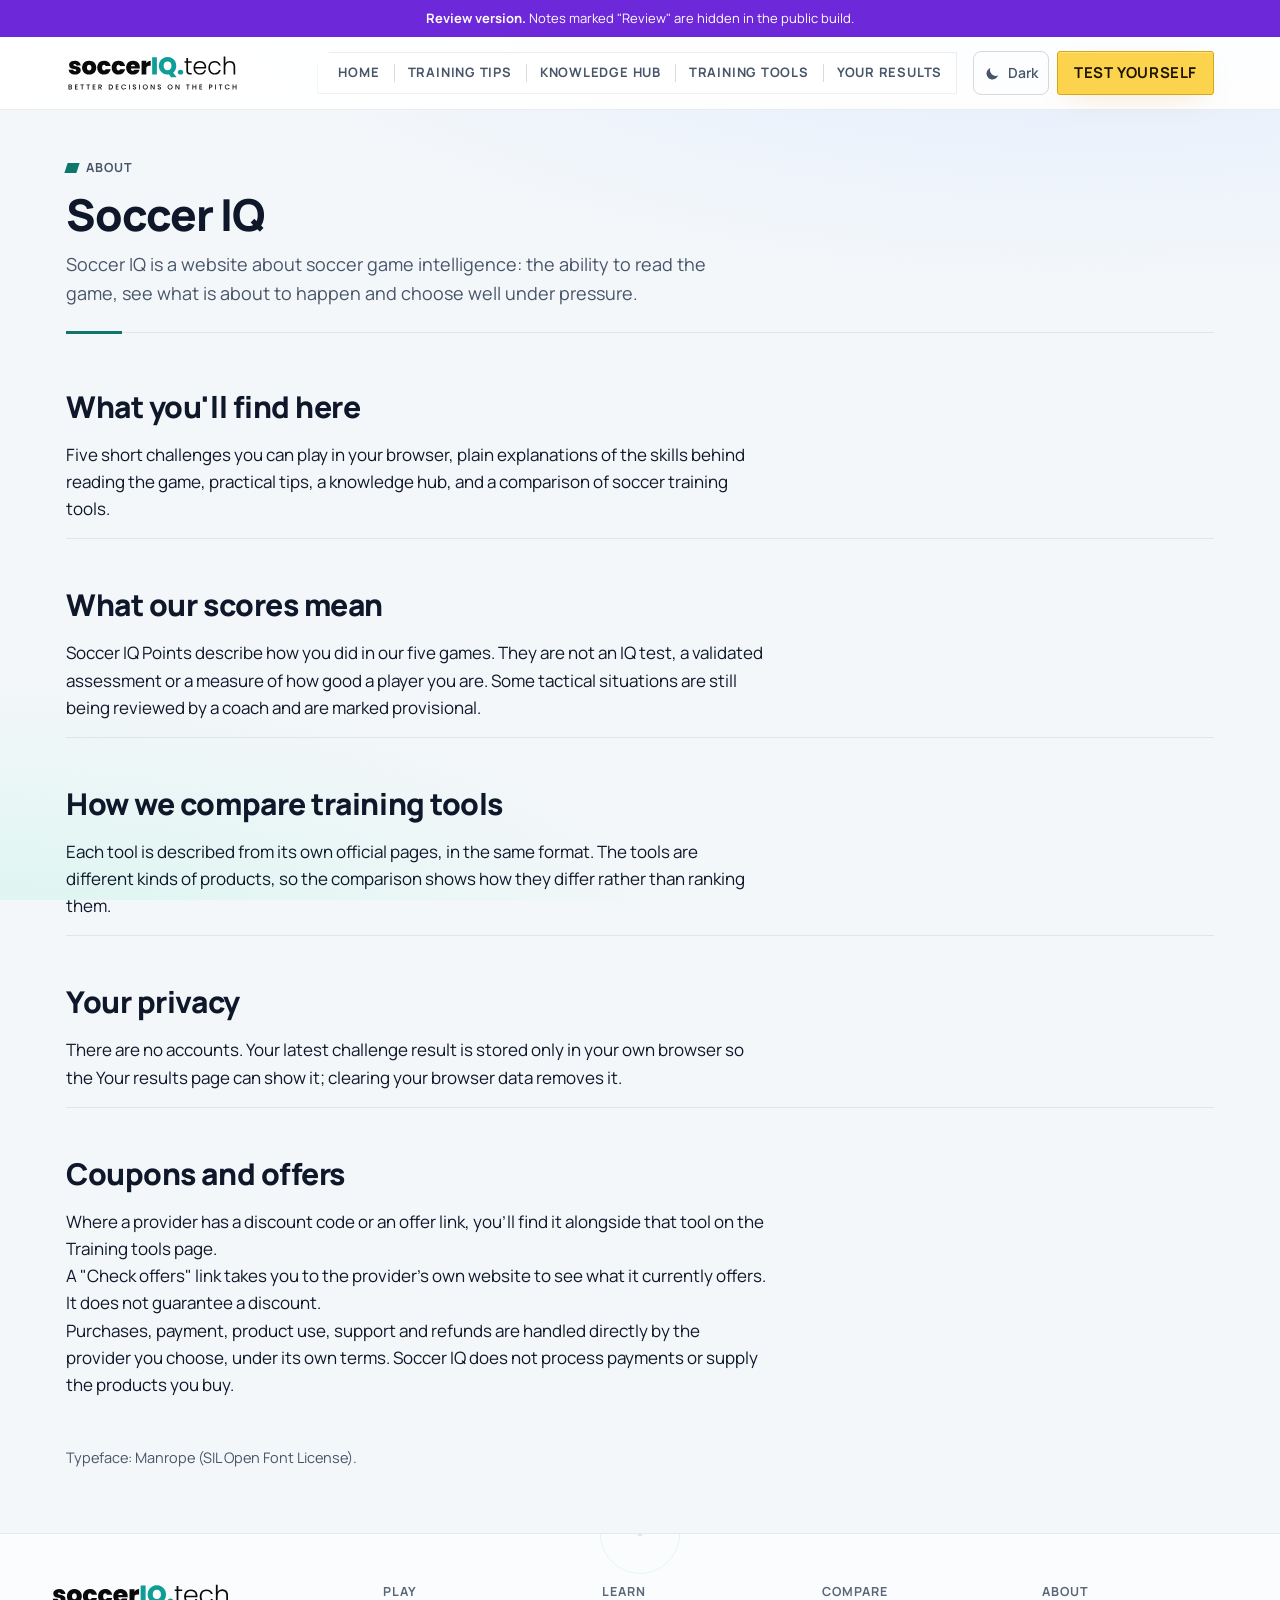
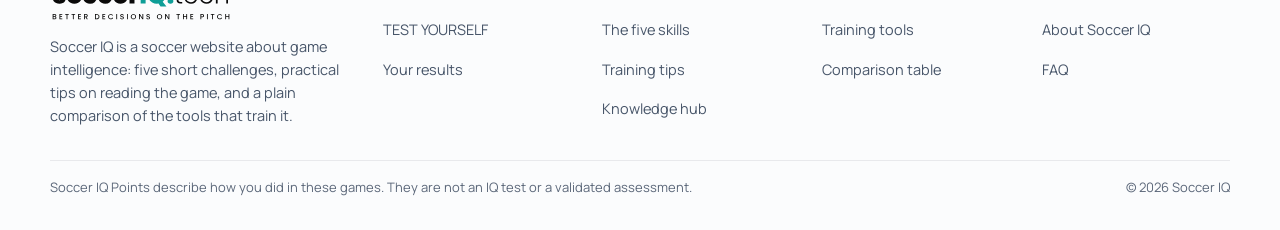
==== commit 4bea04fb: "Review demo: IntelliGym 20% coupon, Check offers links, session wording, notes audit" ====
--- a/about.html
+++ b/about.html
@@ -57,7 +57,7 @@
 
     <section class="sec "><h2 class="sec__title">What you'll find here</h2><p class="prose">Five short challenges you can play in your browser, plain explanations of the skills behind reading the game, practical tips, a knowledge hub, and a comparison of soccer training tools.</p></section><section class="sec "><h2 class="sec__title">What our scores mean</h2><p class="prose">Soccer IQ Points describe how you did in our five games. They are not an IQ test, a validated assessment or a measure of how good a player you are. Some tactical situations are still being reviewed by a coach and are marked provisional.</p></section><section class="sec "><h2 class="sec__title">How we compare training tools</h2><p class="prose">Each tool is described from its own official pages, in the same format. The tools are different kinds of products, so the comparison shows how they differ rather than ranking them.</p></section><section class="sec "><h2 class="sec__title">Your privacy</h2><p class="prose">There are no accounts. Your latest challenge result is stored only in your own browser so the Your results page can show it; clearing your browser data removes it.</p></section>
 
-    <section class="sec " id="coupons"><h2 class="sec__title">Coupons</h2><p class="prose">Some providers offer discount coupons, which you're welcome to use. Purchases are made directly with the provider you choose, and payment, product use, support, refunds and any other purchase matters are handled by that provider under its own terms. Soccer IQ does not process payments or provide the products you buy.</p></section>
+    <section class="sec " id="coupons"><h2 class="sec__title">Coupons and offers</h2><p class="prose">Where a provider has a discount code or an offer link, you'll find it alongside that tool on the Training tools page.</p><p class="prose">A &quot;Check offers&quot; link takes you to the provider's own website to see what it currently offers. It does not guarantee a discount.</p><p class="prose">Purchases, payment, product use, support and refunds are handled directly by the provider you choose, under its own terms. Soccer IQ does not process payments or supply the products you buy.</p></section>
 
     
 
--- a/styles/tokens.css
+++ b/styles/tokens.css
@@ -113,6 +113,11 @@
   --tl-on: rgba(84, 190, 120, 0.75);          /* through-ball timeline: pass on */
   --tl-off: rgba(125, 143, 156, 0.35);
   --offside-line: #fcd34d;                    /* the offside line in a replay (also dashed) */
+  --hero-visual-bg: #0b2a22;    /* behind the hero picture while it loads (its pitch color) */
+  --nav-mark: var(--cta);       /* the current page in the menus */
+  --hero-band: #162033;         /* light theme: navy band behind the hero picture */
+  --hero-mark: #2dd4bf;         /* the runner highlight; the picture is dark in both themes, so the bright teal in both */
+
 }
 
 /* ==========================================================================
@@ -181,4 +186,5 @@
   --tl-on: rgba(22, 163, 74, 0.75);
   --tl-off: rgba(100, 116, 139, 0.3);
   --offside-line: #b45309;
+
 }
--- a/styles/base.css
+++ b/styles/base.css
@@ -42,11 +42,13 @@
   text-transform: uppercase;
   color: var(--muted);
 }
+/* A small slanted teal flag before each kicker label (broadcast caption style) */
 .kicker::before {
   content: "";
-  width: 18px;
-  height: 2px;
+  width: 12px;
+  height: 10px;
   background: var(--accent);
+  transform: skewX(-18deg);
 }
 
 /* ---------- Buttons ---------- */
--- a/styles/site.css
+++ b/styles/site.css
@@ -56,53 +56,88 @@
 .btn--text:hover { color: var(--chalk); }
 .cta-row { display: flex; flex-wrap: wrap; gap: var(--s3); align-items: center; }
 
-/* The coupon: a yellow ticket (notched ends, perforated stub). The button itself is unstyled so
-   its focus ring is not clipped by the ticket's notch mask. Large in the profile, compact in the table. */
-.coupon { display: grid; gap: var(--s3); }
-.coupon__btn {
-  display: block; width: 100%; padding: 0; border: 0; background: none; color: var(--cta-ink);
-  font: inherit; text-align: left; text-decoration: none; cursor: pointer; border-radius: 12px;
-}
-.coupon__btn[disabled] { cursor: not-allowed; }
+/* The coupon: a yellow ticket (notched ends, perforated stub) holding the offer, the code, a
+   Copy code button and the link to the provider. Large in the profile, compact in the comparison
+   table. Content and links come from content/offers.js; the copy behavior is src/site/offer.js. */
+.coupon { margin: var(--s2) 0; }
 .coupon__ticket {
   --notch: 11px;
-  display: flex; align-items: stretch; min-height: 68px;
-  background: var(--cta);
+  display: flex; align-items: stretch;
+  background: var(--cta); color: var(--cta-ink);
   border-radius: 10px;
   -webkit-mask: radial-gradient(circle var(--notch) at 0 50%, #0000 98%, #000) left / 51% 100% no-repeat,
                 radial-gradient(circle var(--notch) at 100% 50%, #0000 98%, #000) right / 51% 100% no-repeat;
           mask: radial-gradient(circle var(--notch) at 0 50%, #0000 98%, #000) left / 51% 100% no-repeat,
                 radial-gradient(circle var(--notch) at 100% 50%, #0000 98%, #000) right / 51% 100% no-repeat;
   box-shadow: inset 0 0 0 1px rgba(28, 20, 0, 0.12);
-  transition: background-color 0.15s;
-}
-a.coupon__btn:hover .coupon__ticket { background: var(--cta-hi); }
+}
 .coupon__stub {
   flex: none; display: grid; place-items: center; width: 64px; padding-left: 6px;
   border-right: 2px dashed rgba(28, 20, 0, 0.35);
 }
 .coupon__stub svg { width: 28px; height: 28px; }
-.coupon__label {
-  flex: 1; display: flex; align-items: center; padding: var(--s3) var(--s5) var(--s3) var(--s4);
-  font-size: 17px; font-weight: 800; letter-spacing: 0.03em; line-height: 1.25; text-transform: uppercase;
-}
-.coupon__btn:focus-visible { outline: 2px solid var(--cta-hi); outline-offset: 4px; }
-
-.coupon--compact { margin-top: var(--s3); }
-.coupon__btn--compact { width: auto; max-width: 100%; display: inline-block; }
-.coupon__btn--compact .coupon__ticket { --notch: 6px; min-height: 40px; border-radius: 7px; }
-.coupon__btn--compact .coupon__stub { width: 34px; padding-left: 3px; border-right-width: 1.5px; }
-.coupon__btn--compact .coupon__stub svg { width: 17px; height: 17px; }
-.coupon__btn--compact .coupon__label { padding: 6px var(--s3) 6px 10px; font-size: 12.5px; letter-spacing: 0.04em; }
+.coupon__body { flex: 1; min-width: 0; display: grid; gap: 6px; padding: var(--s3) var(--s5) var(--s3) var(--s4); }
+.coupon__headline { margin: 0; font-size: 19px; font-weight: 800; letter-spacing: 0.03em; line-height: 1.2; text-transform: uppercase; }
+.coupon__code-row { margin: 0; font-size: 15px; font-weight: 700; }
+.coupon__code {
+  display: inline-block; padding: 1px 8px; border: 1.5px dashed rgba(28, 20, 0, 0.5); border-radius: 6px;
+  background: rgba(255, 255, 255, 0.4); color: var(--cta-ink);
+  font-family: ui-monospace, "SFMono-Regular", Menlo, Consolas, monospace; font-size: 1.05em; font-weight: 800; letter-spacing: 0.06em;
+  -webkit-user-select: all; user-select: all; cursor: text;
+}
+.coupon__code::selection { background: var(--cta-ink); color: var(--cta); }
+.coupon__actions { display: flex; flex-wrap: wrap; gap: var(--s2); margin-top: 2px; }
+.coupon__copy, .coupon__use {
+  display: inline-flex; align-items: center; justify-content: center; gap: 6px;
+  min-height: 44px; padding: 0 var(--s4); border-radius: var(--radius-sm);
+  font: inherit; font-size: 15px; font-weight: 800; line-height: 1.15; text-align: center; text-decoration: none; cursor: pointer;
+}
+.coupon__copy { border: 2px solid var(--cta-ink); background: var(--cta-ink); color: var(--cta); }
+.coupon__copy.is-done { background: transparent; color: var(--cta-ink); }
+.coupon__use { border: 2px solid var(--cta-ink); background: transparent; color: var(--cta-ink); }
+.coupon__use .ext { color: inherit; }
+@media (hover: hover) {
+  .coupon__copy:hover { background: #3a2d05; border-color: #3a2d05; }
+  .coupon__use:hover { background: rgba(28, 20, 0, 0.1); }
+}
+.coupon__copy:focus-visible, .coupon__use:focus-visible, .coupon__code:focus-visible { outline: 2px solid var(--cta-ink); outline-offset: 2px; }
+.coupon__status { margin: 0; font-size: var(--fs-small); font-weight: 700; color: var(--chalk); }
+.coupon__status:not(:empty) { margin-top: var(--s2); }
+.coupon__note { margin: var(--s2) 0 0; font-size: var(--fs-small); color: var(--muted); }
+
+/* Compact: the comparison-table cell. No stub; everything stacks so it fits a narrow column. */
+.coupon--compact { margin: var(--s3) 0 0; }
+.coupon--compact .coupon__ticket { --notch: 6px; border-radius: 7px; }
+.coupon--compact .coupon__stub { display: none; }
+.coupon--compact .coupon__body { gap: 5px; padding: 10px 8px 10px 9px; }
+.coupon--compact .coupon__headline { font-size: 13.5px; letter-spacing: 0.02em; }
+.coupon--compact .coupon__code-row { font-size: 12.5px; }
+.coupon--compact .coupon__code { padding: 1px 4px; font-size: 12px; letter-spacing: 0; }
+.coupon--compact .coupon__actions { flex-direction: column; gap: 6px; }
+.coupon--compact .coupon__copy, .coupon--compact .coupon__use { min-height: 40px; padding: 4px 6px; font-size: 13px; width: 100%; }
+.coupon--compact .coupon__status { font-size: 12.5px; }
 
 @media (max-width: 400px) {
-  .coupon__stub { width: 52px; }
-  .coupon__label { font-size: 15.5px; padding-right: var(--s4); }
-}
-
-.coupon__details { display: grid; gap: var(--s1); font-size: var(--fs-small); }
+  .coupon__stub { width: 44px; padding-left: 4px; }
+  .coupon__body { padding-right: var(--s4); }
+  .coupon__headline { font-size: 17px; }
+}
+
+.coupon__details { display: grid; gap: var(--s1); margin-top: var(--s2); font-size: var(--fs-small); }
 .coupon__details div { display: flex; gap: var(--s2); }
 .coupon__details dt { color: var(--dim); min-width: 110px; }
+
+/* "Check offers": a link to a provider's own site (no code). Teal outline, the size of the
+   profile's other link buttons, so it fits the normal layout and never looks like the coupon. */
+.offer-link {
+  display: inline-flex; align-items: center; gap: 6px; min-height: 44px; padding: 0 var(--s4);
+  border: 1.5px solid var(--accent); border-radius: var(--radius-sm);
+  color: var(--accent-text); font-size: 15px; font-weight: 700; text-decoration: none;
+}
+.offer-link .ext { color: inherit; }
+@media (hover: hover) { .offer-link:hover { background: color-mix(in srgb, var(--accent) 12%, transparent); } }
+.offer-link:focus-visible { outline: 2px solid var(--chalk); outline-offset: 3px; }
+.offer-link--compact { display: flex; justify-content: center; margin-top: var(--s3); min-height: 40px; padding: 4px 8px; font-size: 13.5px; }
 
 /* ---------- Review-only notes (review build): violet, never yellow ---------- */
 
@@ -137,12 +172,12 @@
 .site-logo { display: inline-flex; padding: 6px 0; margin-right: auto; flex: none; }
 .site-logo img { display: block; height: 34px; width: auto; }
 .site-header__actions { display: flex; align-items: center; gap: var(--s2); }
-.header-cta { white-space: nowrap; text-transform: uppercase; letter-spacing: 0.03em; }
+.header-cta { white-space: nowrap; text-transform: uppercase; letter-spacing: 0.04em; border-radius: 3px; }
 .header-cta[aria-current="page"] { box-shadow: 0 0 0 2px var(--ink-0), 0 0 0 4px var(--cta); }
 
 .nav-toggle {
   width: 44px; height: 44px; display: grid; place-items: center; flex: none;
-  background: none; border: 1px solid var(--rule); border-radius: var(--radius-sm); color: var(--chalk); cursor: pointer;
+  background: var(--panel); border: 1px solid var(--rule); border-radius: 3px; color: var(--chalk); cursor: pointer;
 }
 .nav-toggle__bars, .nav-toggle__bars::before, .nav-toggle__bars::after {
   display: block; width: 18px; height: 2px; background: currentColor; border-radius: 2px; position: relative; transition: transform 0.2s;
@@ -162,16 +197,29 @@
 }
 .nav.is-open { display: block; }
 .nav__list { list-style: none; display: grid; }
+/* Broadcast-style menu: uppercase rows with thin dividers; the current page carries a yellow
+   bar (left on phones, underneath on wide screens) as well as brighter, aria-current text. */
 .nav__link {
-  display: block; padding: var(--s3) 0; text-decoration: none; font-weight: 600; font-size: 17px;
+  display: block; padding: 14px var(--s3); text-decoration: none; font-weight: 700; font-size: 15px;
+  letter-spacing: 0.06em; text-transform: uppercase;
   border-bottom: 1px solid var(--rule-soft); color: var(--muted);
 }
 .nav__link:hover, .nav__link.is-current { color: var(--chalk); }
-.nav__link.is-current { box-shadow: inset 3px 0 0 var(--accent); padding-left: var(--s3); }
+.nav__link.is-current { box-shadow: inset 4px 0 0 var(--nav-mark); background: var(--panel); }
+.nav__link:focus-visible { outline: 2px solid var(--accent-hi); outline-offset: -3px; border-radius: 0; }
 
 @media (max-width: 400px) {
   .site-logo img { height: 28px; }
   .header-cta { padding: 0 var(--s3); font-size: 14px; }
+}
+/* The narrowest phones (320 px, e.g. older or compact Android phones): logo, TEST YOURSELF and the
+   menu button must fit in one row, or the browser zooms the whole page out. */
+@media (max-width: 359px) {
+  .site-header__inner { gap: var(--s2); padding: 0 12px; }
+  .site-header__actions { gap: 6px; }
+  .site-logo img { height: 22px; }
+  .header-cta { padding: 0 10px; font-size: 13px; letter-spacing: 0.02em; }
+  .nav-toggle { width: 40px; height: 40px; }
 }
 
 @media (min-width: 980px) {
@@ -182,9 +230,18 @@
   .nav { order: 1; }
   .site-header__actions { order: 2; }
   .nav, .nav.is-open { display: block; position: static; background: none; border: 0; padding: 0; }
-  .nav__list { display: flex; gap: var(--s1); }
-  .nav__link { border: 0; padding: var(--s2) var(--s3); font-size: var(--fs-nav); }
-  .nav__link.is-current { box-shadow: inset 0 -2px 0 var(--accent); padding-left: var(--s3); }
+  /* One segmented rail, like a scorebug: a panel strip with a cut top-left corner, short
+     dividers between segments, and a yellow bar under the current page. */
+  .nav__list {
+    display: flex; align-items: stretch; background: var(--panel); border: 1px solid var(--rule-soft);
+    clip-path: polygon(12px 0, 100% 0, 100% 100%, 0 100%, 0 12px);
+  }
+  .nav__list li { position: relative; display: flex; }
+  .nav__list li + li::before { content: ""; position: absolute; left: 0; top: 11px; bottom: 11px; width: 1px; background: var(--rule); }
+  .nav__link { display: flex; align-items: center; height: 40px; border: 0; padding: 0 14px; font-size: 13px; }
+  .nav__list li:first-child .nav__link { padding-left: 20px; }
+  .nav__link:hover { background: var(--panel-2); }
+  .nav__link.is-current { box-shadow: inset 0 -3px 0 var(--nav-mark); background: var(--panel-2); }
 }
 
 /* ---------- Footer ---------- */
@@ -218,16 +275,14 @@
 .site-main:focus { outline: none; }
 .page--play { padding-top: var(--s4); }
 
-/* Subtle pitch markings behind each page head: a halfway line and centre circle, top right */
+/* Page heads end on a thin rule with a short teal segment at the left, like a broadcast
+   caption bar. (The faint pitch drawing that used to sit behind them is gone.) */
 .page-head {
   position: relative; display: grid; gap: var(--s3); padding: var(--s7) 0 var(--s5);
-  isolation: isolate;
-}
-.page-head::before {
-  content: ""; position: absolute; z-index: -1; pointer-events: none;
-  right: 0; top: 8px; width: min(46vw, 420px); aspect-ratio: 1;
-  background: url("data:image/svg+xml,%3Csvg xmlns='http://www.w3.org/2000/svg' viewBox='0 0 200 200' fill='none' stroke='%2314c4b0' stroke-width='1.2'%3E%3Ccircle cx='100' cy='100' r='46'/%3E%3Ccircle cx='100' cy='100' r='2.5' fill='%2314c4b0'/%3E%3Cpath d='M100 0v200'/%3E%3Cpath d='M0 40h40v120H0'/%3E%3Cpath d='M0 76h14v48H0'/%3E%3Cpath d='M56 64 Q96 30 140 58' stroke-dasharray='2 5' stroke-linecap='round'/%3E%3Ccircle cx='56' cy='64' r='4.5' fill='%23f8fafc' stroke='none'/%3E%3Ccircle cx='140' cy='58' r='4.5' fill='%23f8fafc' stroke='none'/%3E%3Ccircle cx='150' cy='132' r='4.5'/%3E%3Ccircle cx='70' cy='150' r='4.5'/%3E%3C/svg%3E") no-repeat center / contain;
-  opacity: 0.11;
+  border-bottom: 1px solid var(--rule-soft); margin-bottom: var(--s2);
+}
+.page-head::after {
+  content: ""; position: absolute; left: 0; bottom: -2px; width: 56px; height: 3px; background: var(--accent);
 }
 .page-head .kicker a { color: inherit; }
 
@@ -239,12 +294,16 @@
 .sec .h-section { margin-bottom: var(--s4); }
 [id] { scroll-margin-top: 88px; }
 
-.subnav { display: flex; gap: var(--s2); overflow-x: auto; padding: var(--s2) 0 var(--s3); scrollbar-width: none; }
+/* In-page sections as one segmented strip, matching the main navigation */
+.subnav { display: flex; overflow-x: auto; margin: var(--s3) 0 var(--s3); scrollbar-width: none; }
 .subnav a {
-  flex: none; padding: 8px 14px; border-radius: 999px; border: 1px solid var(--rule);
-  font-size: var(--fs-small); font-weight: 600; text-decoration: none; color: var(--muted);
-}
-.subnav a:hover { color: var(--chalk); border-color: var(--muted); }
+  flex: none; display: flex; align-items: center; min-height: 40px; padding: 0 14px;
+  background: var(--panel); border: 1px solid var(--rule-soft); margin-left: -1px;
+  font-size: 12px; font-weight: 700; letter-spacing: 0.06em; text-transform: uppercase; text-decoration: none; color: var(--muted);
+}
+.subnav a:first-child { margin-left: 0; border-left: 4px solid var(--accent); }
+.subnav a:hover { color: var(--chalk); background: var(--panel-2); }
+.subnav a:focus-visible { outline-offset: -3px; border-radius: 0; }
 
 /* Closing invitation, with a faint dotted passing path behind it */
 .final-cta {
@@ -288,42 +347,112 @@
 .hero-home .h-hero span { display: block; }
 .hero-home .lede { font-size: clamp(17px, 2.2vw, 20px); max-width: 44ch; }
 .hero-home .btn--cta { min-height: 62px; padding: 0 var(--s7); font-size: 18px; letter-spacing: 0.03em; }
-.stage-card--hero { height: clamp(250px, 70vw, 420px); }
-.stage-card--hero .pitch { width: 94%; }
 @media (min-width: 960px) {
   .hero-home {
     --chrome: 72px;
     min-height: calc(100svh - var(--chrome));
-    grid-template-columns: minmax(0, 1fr) minmax(0, 1fr); gap: var(--s7);
+    grid-template-columns: minmax(0, 0.84fr) minmax(0, 1.16fr); gap: var(--s6);
     align-items: center; padding: var(--s6) 0;
   }
   body:has(.review-banner) .hero-home { --chrome: 109px; }
   .hero-home__copy { gap: var(--s5); }
-  .hero-home .h-hero { font-size: min(4.9vw, 72px); }
-  .stage-card--hero { height: auto; aspect-ratio: 1 / 0.86; max-height: calc(100svh - var(--chrome) - 96px); width: 100%; }
-  .stage-card--hero .pitch { width: 86%; }
-  .stage-card--hero .stage-card__hud { top: var(--s5); left: var(--s5); right: var(--s5); }
-  .stage-card--hero .stage-card__legend { left: var(--s5); bottom: var(--s5); }
+  .hero-home .h-hero { font-size: min(4.3vw, 62px); }
 }
 @media (min-width: 960px) and (max-height: 760px) {
-  .hero-home .h-hero { font-size: clamp(40px, 5.6vw, 68px); }
-}
-
-/* Faint soccer details in the hero's empty corners, kept clear of text and controls:
-   a corner flag and its arc at the top right (all widths), and on wide screens a dotted run
-   between two players at the bottom left. */
-.hero-home::before, .hero-home::after { content: ""; position: absolute; z-index: -1; pointer-events: none; }
-.hero-home::before {
-  top: var(--s3); right: 0; width: 60px; height: 38px; opacity: 0.26;
-  background: url("data:image/svg+xml,%3Csvg xmlns='http://www.w3.org/2000/svg' viewBox='0 0 88 56' fill='none' stroke='%2314c4b0' stroke-width='1.2'%3E%3Cpath d='M0 1h87v55'/%3E%3Cpath d='M69 1a18 18 0 0 0 18 18'/%3E%3Cpath d='M87 1V-12' /%3E%3Cpath d='M87 1l-9 4 9 4' fill='%2314c4b0' fill-opacity='0.5'/%3E%3C/svg%3E") no-repeat right top / contain;
+  .hero-home .h-hero { font-size: clamp(40px, 4.2vw, 58px); }
+}
+
+
+/* The hero picture: Tal's approved 3D soccer image, shown whole (4:3, never cropped, never
+   recoloured). Broadcast framing instead of a rounded card: square edges with two small cut
+   corners (top right, bottom left, where the picture is empty pitch) and a short teal tab.
+   Dark theme: the left edge melts into the page over the first 6% (the nearest player starts
+   at about 9%). Light theme: the picture sits on a navy band that runs out to the right edge
+   of the window, so the dark image reads as a deliberate panel rather than a hole.
+   Phones: edge to edge above the headline; short phones: smaller and centred. */
+.hero-visual {
+  position: relative; margin: 0; width: 100%; aspect-ratio: 1448 / 1086; justify-self: center;
+  background: var(--hero-visual-bg); isolation: isolate;
+  --cut: 22px;
+  clip-path: polygon(0 0, calc(100% - var(--cut)) 0, 100% var(--cut), 100% 100%, var(--cut) 100%, 0 calc(100% - var(--cut)));
+}
+.hero-visual picture, .hero-visual__img { display: block; width: 100%; height: 100%; }
+.hero-visual__img { object-fit: cover; }
+.hero-visual::before { content: ""; position: absolute; z-index: 2; left: 0; top: 0; width: 72px; height: 4px; background: var(--accent); }
+.hero-home__stage { order: -1; position: relative; display: grid; justify-items: center; }
+
+/* The one motion: once, after the picture fades in, a soft teal light settles on the runner
+   and a ground ring opens under his feet, then both fade away. It is a separate layer over the
+   still image, placed in percentages of the picture so it stays on the runner at any size. */
+.hero-scan { position: absolute; inset: 0; z-index: 1; pointer-events: none; display: none; }
+.hero-scan__spot {
+  position: absolute; left: 68.5%; top: 40%; width: 24%; aspect-ratio: 1; transform: translate(-50%, -50%);
+  border-radius: 50%; mix-blend-mode: screen; opacity: 0;
+  background: radial-gradient(closest-side, rgba(45, 212, 191, 0.42), rgba(45, 212, 191, 0.14) 55%, rgba(45, 212, 191, 0) 100%);
+}
+.hero-scan::after {
+  content: ""; position: absolute; left: 70%; top: 48.5%; width: 10%; aspect-ratio: 3 / 1; transform: translate(-50%, -50%) scale(0.4);
+  border: 2px solid var(--hero-mark); border-radius: 50%; opacity: 0;
+}
+@media (prefers-reduced-motion: no-preference) {
+  .hero-visual { animation: hero-in 0.6s var(--ease-out) both; }
+  .hero-scan { display: block; }
+  .hero-scan__spot { animation: scan-spot 2.8s var(--ease-out) 0.8s both; }
+  .hero-scan::after { animation: scan-ring 2.8s var(--ease-out) 0.8s both; }
+}
+@keyframes hero-in { from { opacity: 0; } to { opacity: 1; } }
+@keyframes scan-spot { 0% { opacity: 0; } 25% { opacity: 1; } 65% { opacity: 1; } 100% { opacity: 0; } }
+@keyframes scan-ring {
+  0% { opacity: 0; transform: translate(-50%, -50%) scale(0.4); }
+  25% { opacity: 0.9; transform: translate(-50%, -50%) scale(1); }
+  65% { opacity: 0.9; transform: translate(-50%, -50%) scale(1); }
+  100% { opacity: 0; transform: translate(-50%, -50%) scale(1); }
+}
+
+@media (max-width: 959px) {
+  .hero-visual { --cut: 16px; width: calc(100% + 2 * var(--s4)); max-width: none; margin-inline: calc(-1 * var(--s4)); }
+}
+@media (min-width: 680px) and (max-width: 959px) {
+  .hero-visual { width: 100%; max-width: 720px; margin-inline: 0; }
+}
+/* Short phones, including the common 360×740 and 360×800 Android sizes: a smaller picture and
+   TEST YOURSELF before the intro, so the button is on the first screen. */
+@media (max-width: 959px) and (max-height: 800px) {
+  .hero-visual { width: auto; height: max(150px, 31svh); margin-inline: 0; --cut: 12px; }
+  .hero-home { padding-top: var(--s3); }
+  .hero-home__copy { gap: var(--s3); }
+  .hero-home .cta-row { order: 1; }
+  .hero-home .lede, .hero-home__copy .meta { order: 2; }
 }
 @media (min-width: 960px) {
-  .hero-home::before { top: var(--s6); width: 104px; height: 66px; opacity: 0.28; }
-  .hero-home::after {
-    bottom: var(--s3); left: 0; width: 260px; height: 46px; opacity: 0.3;
-    background: url("data:image/svg+xml,%3Csvg xmlns='http://www.w3.org/2000/svg' viewBox='0 0 230 40' fill='none'%3E%3Cpath d='M12 30 C70 8 140 6 214 18' stroke='%2314c4b0' stroke-width='1.3' stroke-dasharray='1.5 6' stroke-linecap='round'/%3E%3Ccircle cx='12' cy='30' r='4.5' fill='%23f8fafc'/%3E%3Ccircle cx='216' cy='18' r='4.5' fill='none' stroke='%23f8fafc' stroke-width='1.5'/%3E%3C/svg%3E") no-repeat left bottom / contain;
+  .hero-home__stage { order: 0; }
+  .hero-visual { max-width: none; }
+}
+@media (min-width: 960px) and (prefers-color-scheme: dark) {
+  :root:not([data-theme="light"]) .hero-visual { -webkit-mask-image: linear-gradient(90deg, transparent, #000 6%); mask-image: linear-gradient(90deg, transparent, #000 6%); }
+}
+@media (min-width: 960px) {
+  :root[data-theme="dark"] .hero-visual { -webkit-mask-image: linear-gradient(90deg, transparent, #000 6%); mask-image: linear-gradient(90deg, transparent, #000 6%); }
+  :root[data-theme="light"] .hero-home__stage::before {
+    content: ""; position: absolute; z-index: -1; pointer-events: none;
+    top: 14%; bottom: 14%; left: 42%;
+    right: calc(-1 * (max(0px, (100vw - 1180px) / 2) + var(--s4)));
+    background: var(--hero-band);
+    clip-path: polygon(28px 0, 100% 0, 100% 100%, 0 100%, 0 28px);
   }
 }
+
+/* Scoreboard-style information strip under the headline: the full test in two numbers */
+.info-strip {
+  display: inline-flex; justify-self: start; align-items: stretch; margin: 0;
+  background: var(--panel); border: 1px solid var(--rule-soft); border-left: 4px solid var(--accent);
+  clip-path: polygon(0 0, 100% 0, calc(100% - 12px) 100%, 0 100%);
+  line-height: 1;
+}
+.info-strip__cell { display: inline-flex; align-items: baseline; gap: 8px; padding: 9px 14px; }
+.info-strip__cell ~ .info-strip__cell { border-left: 1px solid var(--rule); padding-right: 26px; }
+.info-strip__v { font-weight: 800; font-size: 17px; color: var(--chalk); font-variant-numeric: tabular-nums; }
+.info-strip__l { font-weight: 700; font-size: 12px; letter-spacing: 0.08em; text-transform: uppercase; color: var(--muted); }
 
 /* Below the fold: the journey and skills, smaller and quieter */
 .journey { padding: var(--s6) 0 var(--s4); border-top: 1px solid var(--rule-soft); position: relative; }
@@ -397,6 +526,8 @@
 .tool__company { font-size: var(--fs-small); color: var(--dim); }
 .tool > p { color: var(--muted); }
 .tool__more { font-size: var(--fs-small); }
+.tool__read, .study__read { display: grid; gap: var(--s3); padding: var(--s4); border-radius: var(--radius-sm); border: 1px solid var(--rule); background: var(--rule-soft); }
+.tool__read-title { font-size: 15.5px; font-weight: 700; }
 .tool__more a { color: var(--accent-text); }
 .facts { display: grid; gap: var(--s3); }
 .facts dt { font-size: var(--fs-label); font-weight: 700; letter-spacing: var(--ls-label); text-transform: uppercase; color: var(--dim); }
@@ -422,8 +553,9 @@
 .compare .review-note { font-size: 12.5px; padding: var(--s2); }
 .table-hint { font-size: 13px; color: var(--dim); margin: var(--s2) 0 var(--s4); }
 @media (max-width: 599px) {
-  .compare { min-width: 900px; }
+  .compare { min-width: 960px; }
   .compare tbody th, .compare thead td { width: 108px; padding: var(--s3); }
+  .compare td { padding: var(--s3); }
 }
 @media (min-width: 1240px) { .table-hint { display: none; } }
 
@@ -511,7 +643,6 @@
 /* ---------- Light theme: the faint soccer drawings use dark ink instead of chalk ---------- */
 :root[data-theme="light"] .page-head::before { background-image: url("data:image/svg+xml,%3Csvg xmlns='http://www.w3.org/2000/svg' viewBox='0 0 200 200' fill='none' stroke='%2314c4b0' stroke-width='1.2'%3E%3Ccircle cx='100' cy='100' r='46'/%3E%3Ccircle cx='100' cy='100' r='2.5' fill='%2314c4b0'/%3E%3Cpath d='M100 0v200'/%3E%3Cpath d='M0 40h40v120H0'/%3E%3Cpath d='M0 76h14v48H0'/%3E%3Cpath d='M56 64 Q96 30 140 58' stroke-dasharray='2 5' stroke-linecap='round'/%3E%3Ccircle cx='56' cy='64' r='4.5' fill='%230f172a' stroke='none'/%3E%3Ccircle cx='140' cy='58' r='4.5' fill='%230f172a' stroke='none'/%3E%3Ccircle cx='150' cy='132' r='4.5'/%3E%3Ccircle cx='70' cy='150' r='4.5'/%3E%3C/svg%3E"); }
 :root[data-theme="light"] .final-cta::before { background-image: url("data:image/svg+xml,%3Csvg xmlns='http://www.w3.org/2000/svg' viewBox='0 0 400 30'%3E%3Cpath d='M24 12 C130 2 250 16 376 5' fill='none' stroke='%2314c4b0' stroke-width='1.5' stroke-dasharray='3 7' stroke-linecap='round'/%3E%3Ccircle cx='24' cy='12' r='2.5' fill='%230f172a'/%3E%3Ccircle cx='376' cy='5' r='2.5' fill='%230f172a'/%3E%3C/svg%3E"); }
-:root[data-theme="light"] .hero-home::after { background-image: url("data:image/svg+xml,%3Csvg xmlns='http://www.w3.org/2000/svg' viewBox='0 0 230 40' fill='none'%3E%3Cpath d='M12 30 C70 8 140 6 214 18' stroke='%2314c4b0' stroke-width='1.3' stroke-dasharray='1.5 6' stroke-linecap='round'/%3E%3Ccircle cx='12' cy='30' r='4.5' fill='%230f172a'/%3E%3Ccircle cx='216' cy='18' r='4.5' fill='none' stroke='%230f172a' stroke-width='1.5'/%3E%3C/svg%3E"); }
 :root[data-theme="light"] .sec--quiet::after { background-image: url("data:image/svg+xml,%3Csvg xmlns='http://www.w3.org/2000/svg' viewBox='0 0 150 22' fill='none'%3E%3Cpath d='M10 15 C40 4 70 4 100 12 S135 16 140 9' stroke='%2314c4b0' stroke-width='1.2' stroke-dasharray='1.5 5' stroke-linecap='round'/%3E%3Ccircle cx='10' cy='15' r='4' fill='%230f172a'/%3E%3Ccircle cx='55' cy='7' r='4' fill='none' stroke='%230f172a' stroke-width='1.4'/%3E%3Ccircle cx='100' cy='12' r='4' fill='%230f172a'/%3E%3Ccircle cx='140' cy='9' r='4' fill='none' stroke='%2314c4b0' stroke-width='1.6'/%3E%3C/svg%3E"); }
 
 /* ---------- Theme: logo versions and the Light / Dark control ---------- */
@@ -557,6 +688,15 @@
 .short-intro__start { width: 100%; min-height: 60px; font-size: 18px; letter-spacing: 0.03em; }
 .short-intro__meta { font-size: var(--fs-small); color: var(--dim); text-align: center; }
 @media (min-width: 720px) { .short-intro { margin-top: var(--s7); } }
+/* Short, narrow phones (e.g. 320×658 Android): tighter spacing so TEST YOURSELF is on the first screen */
+@media (max-width: 719px) and (max-height: 700px) {
+  .short-intro { gap: var(--s3); margin-top: var(--s3); }
+  .short-intro__title { font-size: clamp(30px, 9.5vw, 40px); }
+  .short-intro__lede { font-size: 16px; line-height: 1.45; }
+  .short-intro__tasks li { padding: 8px var(--s3); }
+  .short-intro__tasks li::before { width: 28px; height: 28px; }
+  .short-intro__start { min-height: 54px; }
+}
 .meta__link { color: var(--accent-text); font-weight: 600; }
 .short-rows { list-style: none; display: grid; gap: var(--s1); margin: var(--s3) 0; max-width: 520px; }
 .short-rows li { display: flex; justify-content: space-between; gap: var(--s3); padding: var(--s2) 0; border-bottom: 1px solid var(--rule-soft); }
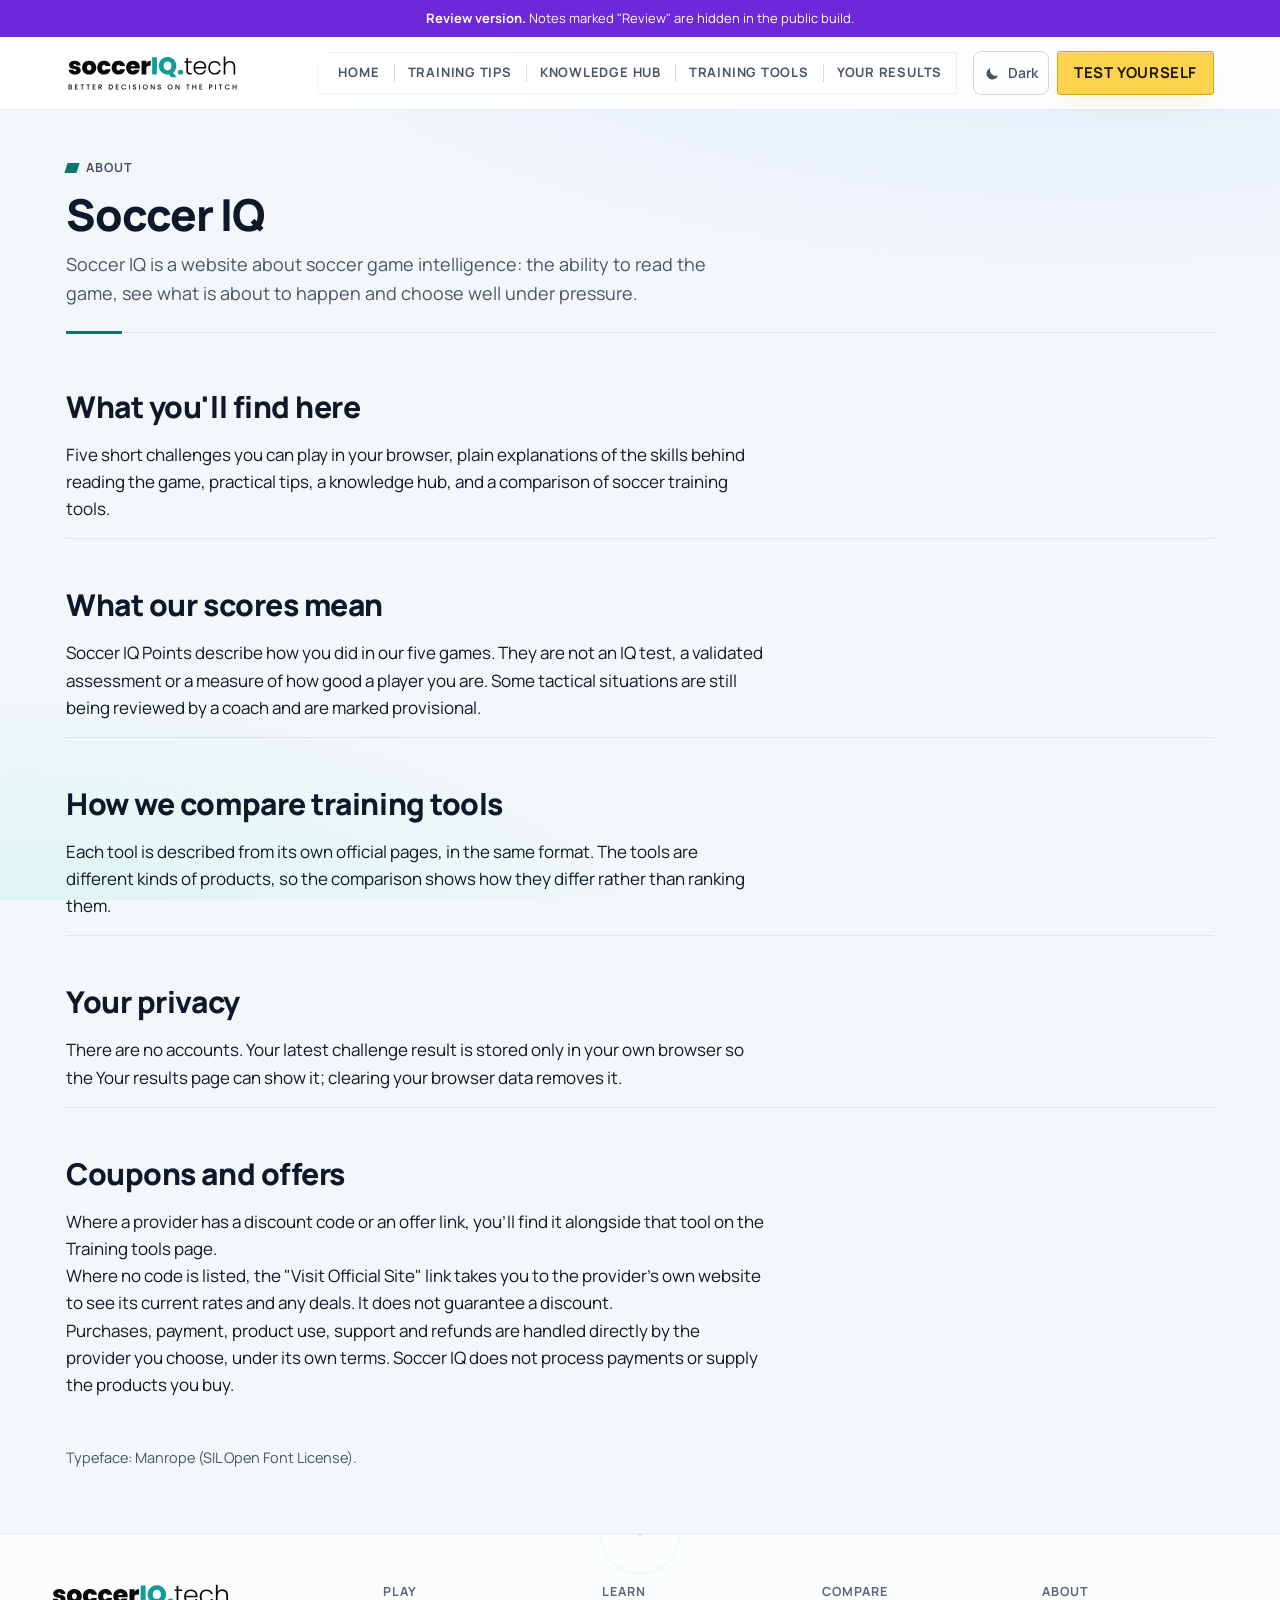
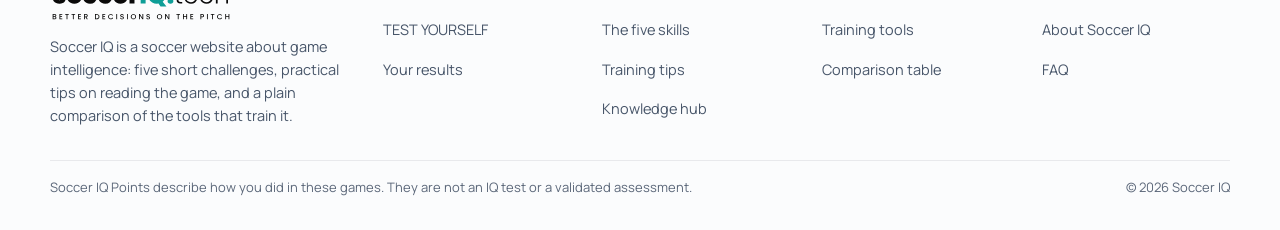
==== commit f4be8c16: "Review demo: CHECK FOR DEALS tickets for the other providers" ====
--- a/about.html
+++ b/about.html
@@ -57,7 +57,7 @@
 
     <section class="sec "><h2 class="sec__title">What you'll find here</h2><p class="prose">Five short challenges you can play in your browser, plain explanations of the skills behind reading the game, practical tips, a knowledge hub, and a comparison of soccer training tools.</p></section><section class="sec "><h2 class="sec__title">What our scores mean</h2><p class="prose">Soccer IQ Points describe how you did in our five games. They are not an IQ test, a validated assessment or a measure of how good a player you are. Some tactical situations are still being reviewed by a coach and are marked provisional.</p></section><section class="sec "><h2 class="sec__title">How we compare training tools</h2><p class="prose">Each tool is described from its own official pages, in the same format. The tools are different kinds of products, so the comparison shows how they differ rather than ranking them.</p></section><section class="sec "><h2 class="sec__title">Your privacy</h2><p class="prose">There are no accounts. Your latest challenge result is stored only in your own browser so the Your results page can show it; clearing your browser data removes it.</p></section>
 
-    <section class="sec " id="coupons"><h2 class="sec__title">Coupons and offers</h2><p class="prose">Where a provider has a discount code or an offer link, you'll find it alongside that tool on the Training tools page.</p><p class="prose">A &quot;Check offers&quot; link takes you to the provider's own website to see what it currently offers. It does not guarantee a discount.</p><p class="prose">Purchases, payment, product use, support and refunds are handled directly by the provider you choose, under its own terms. Soccer IQ does not process payments or supply the products you buy.</p></section>
+    <section class="sec " id="coupons"><h2 class="sec__title">Coupons and offers</h2><p class="prose">Where a provider has a discount code or an offer link, you'll find it alongside that tool on the Training tools page.</p><p class="prose">Where no code is listed, the &quot;Visit Official Site&quot; link takes you to the provider's own website to see its current rates and any deals. It does not guarantee a discount.</p><p class="prose">Purchases, payment, product use, support and refunds are handled directly by the provider you choose, under its own terms. Soccer IQ does not process payments or supply the products you buy.</p></section>
 
     
 
--- a/styles/site.css
+++ b/styles/site.css
@@ -127,17 +127,9 @@
 .coupon__details div { display: flex; gap: var(--s2); }
 .coupon__details dt { color: var(--dim); min-width: 110px; }
 
-/* "Check offers": a link to a provider's own site (no code). Teal outline, the size of the
-   profile's other link buttons, so it fits the normal layout and never looks like the coupon. */
-.offer-link {
-  display: inline-flex; align-items: center; gap: 6px; min-height: 44px; padding: 0 var(--s4);
-  border: 1.5px solid var(--accent); border-radius: var(--radius-sm);
-  color: var(--accent-text); font-size: 15px; font-weight: 700; text-decoration: none;
-}
-.offer-link .ext { color: inherit; }
-@media (hover: hover) { .offer-link:hover { background: color-mix(in srgb, var(--accent) 12%, transparent); } }
-.offer-link:focus-visible { outline: 2px solid var(--chalk); outline-offset: 3px; }
-.offer-link--compact { display: flex; justify-content: center; margin-top: var(--s3); min-height: 40px; padding: 4px 8px; font-size: 13.5px; }
+/* Deal ticket ("CHECK FOR DEALS", kind "deal"): the same yellow ticket with one supporting line
+   and one link, no code. Only the supporting line's weight differs from the coupon's code row. */
+.coupon--deal .coupon__code-row { font-weight: 600; line-height: 1.35; }
 
 /* ---------- Review-only notes (review build): violet, never yellow ---------- */
 
